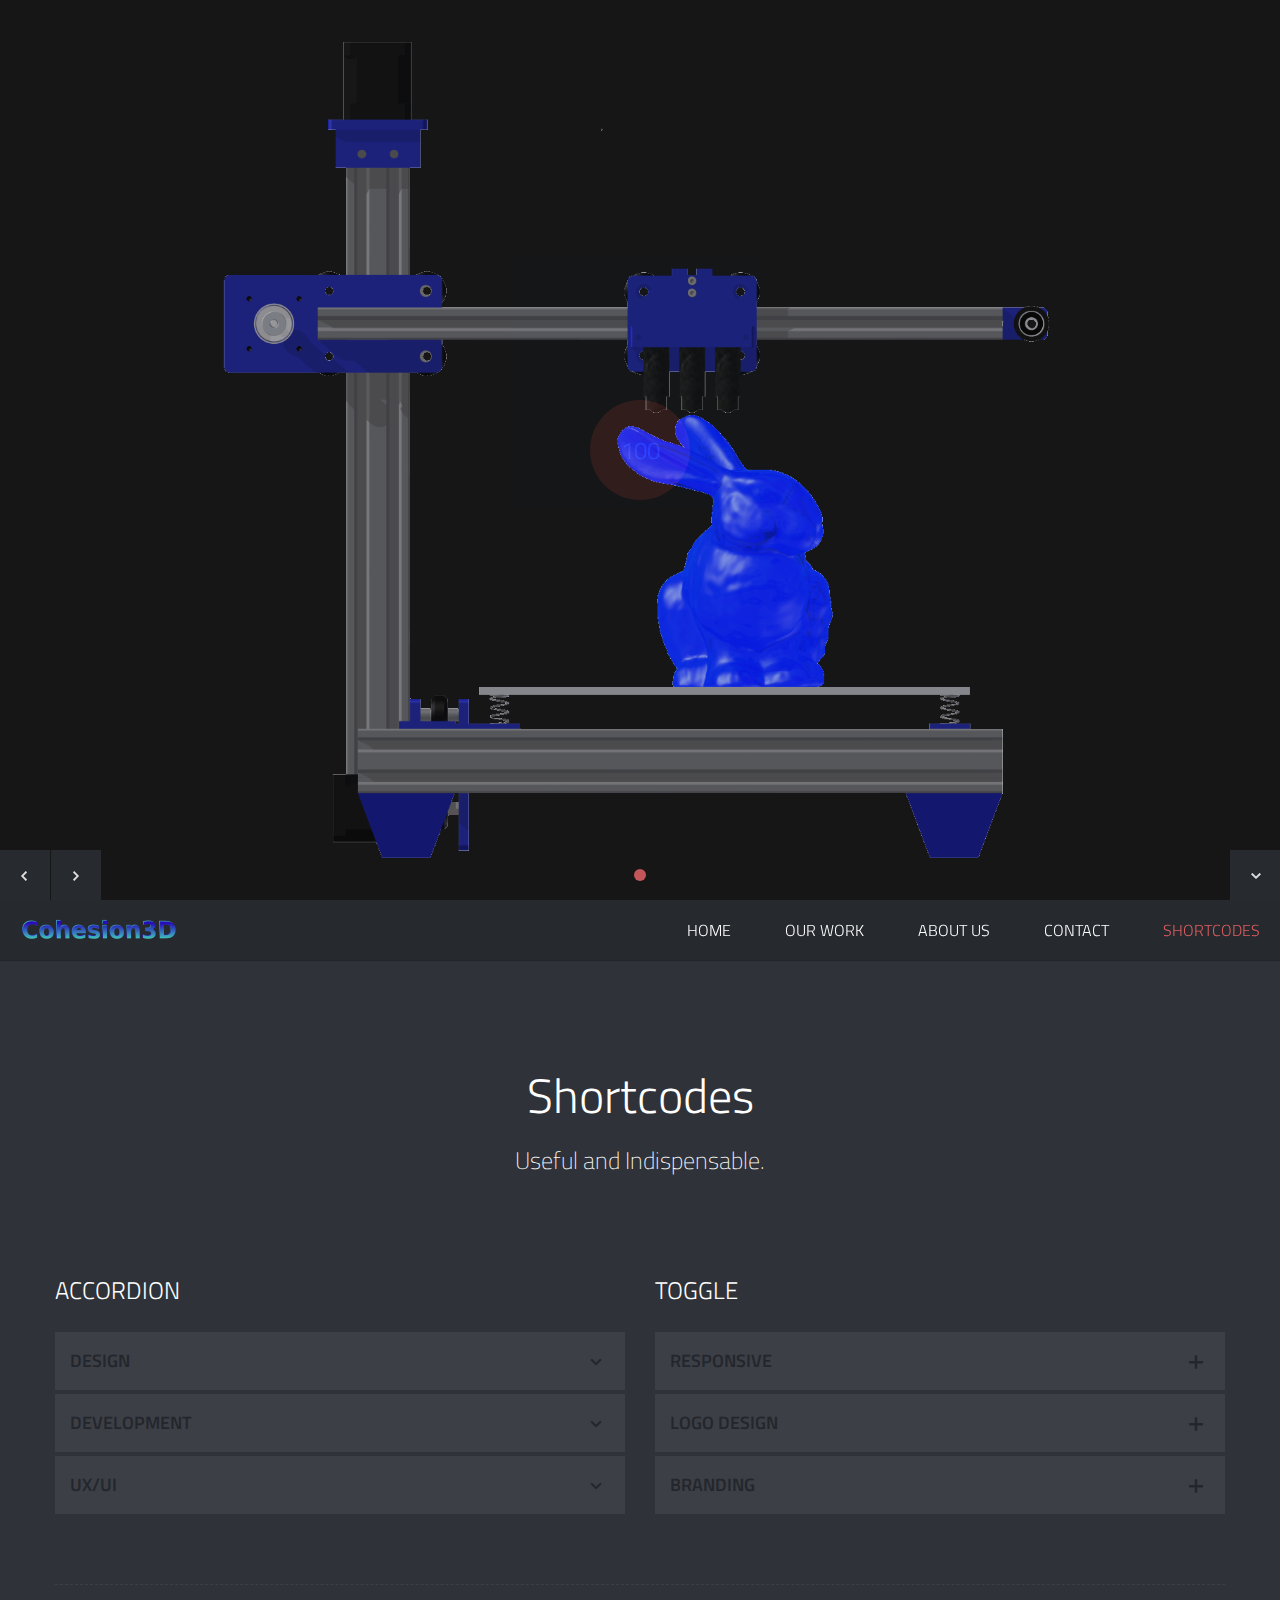
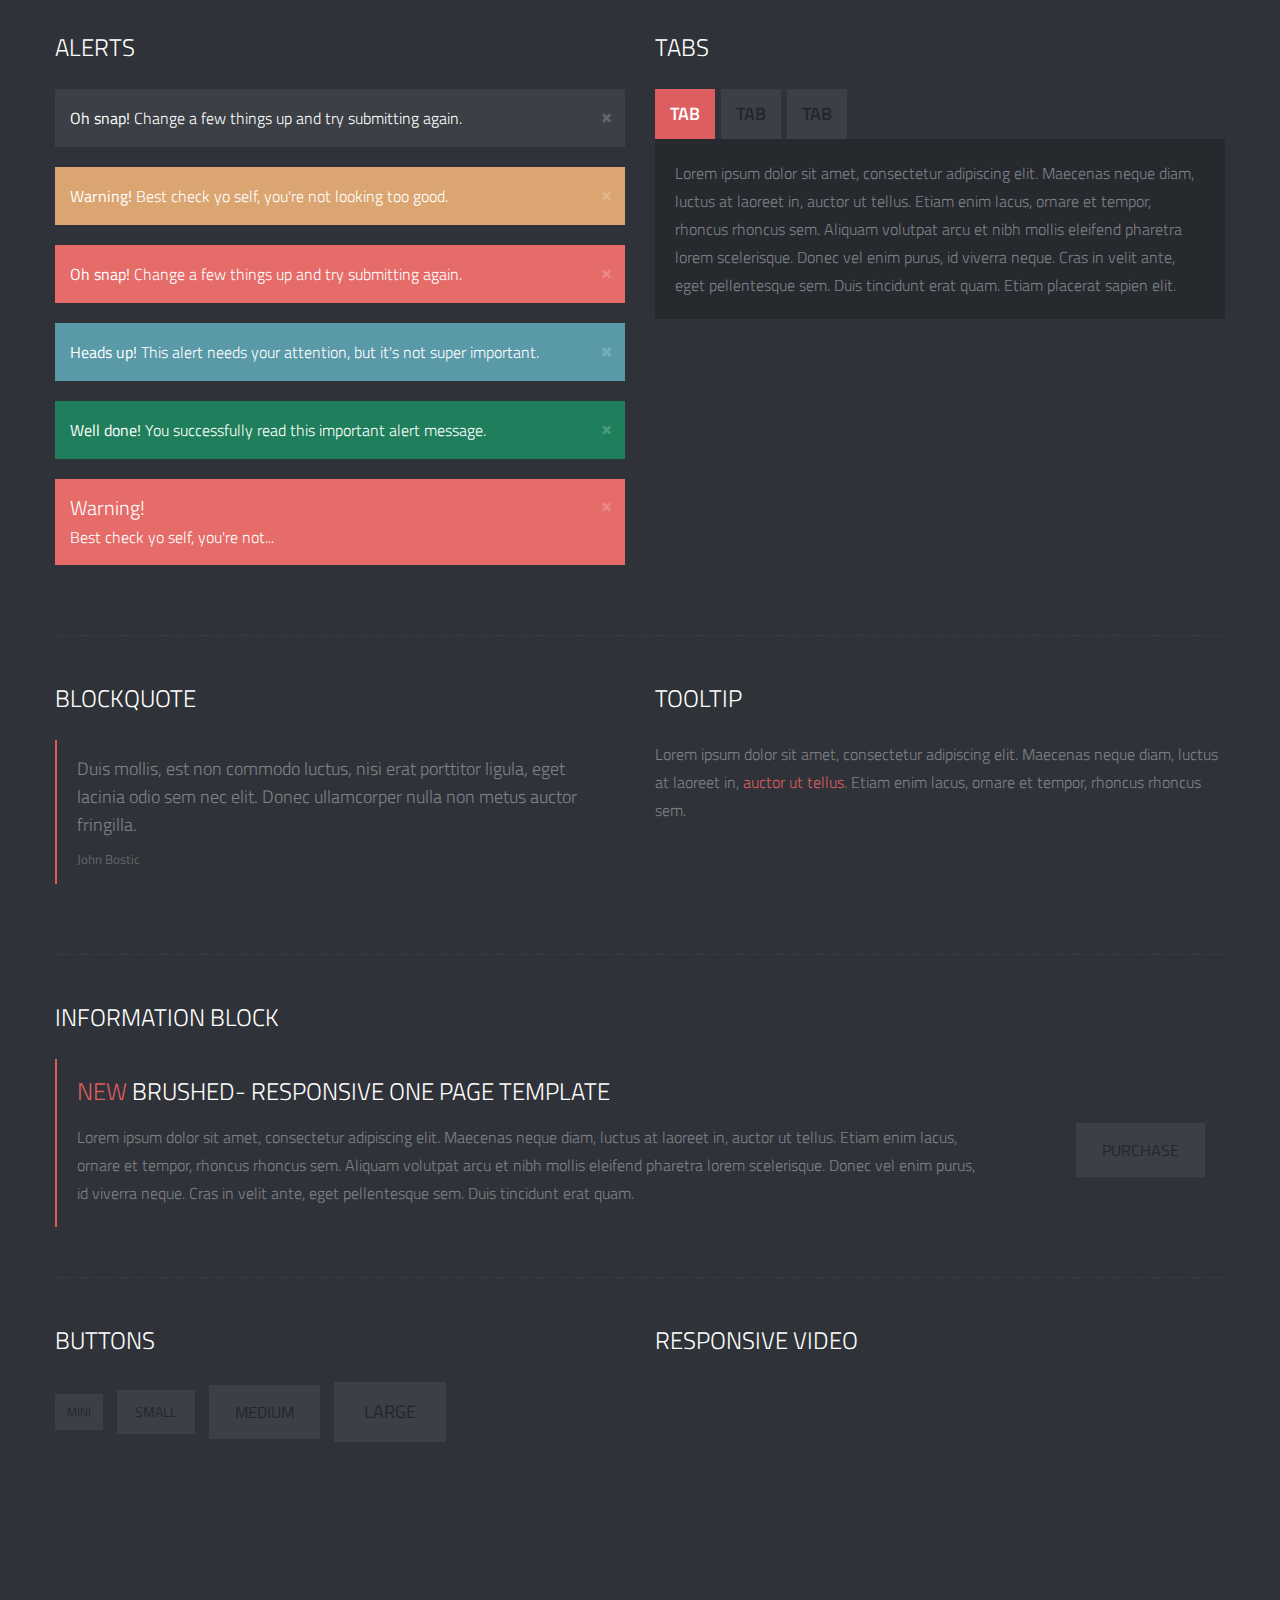
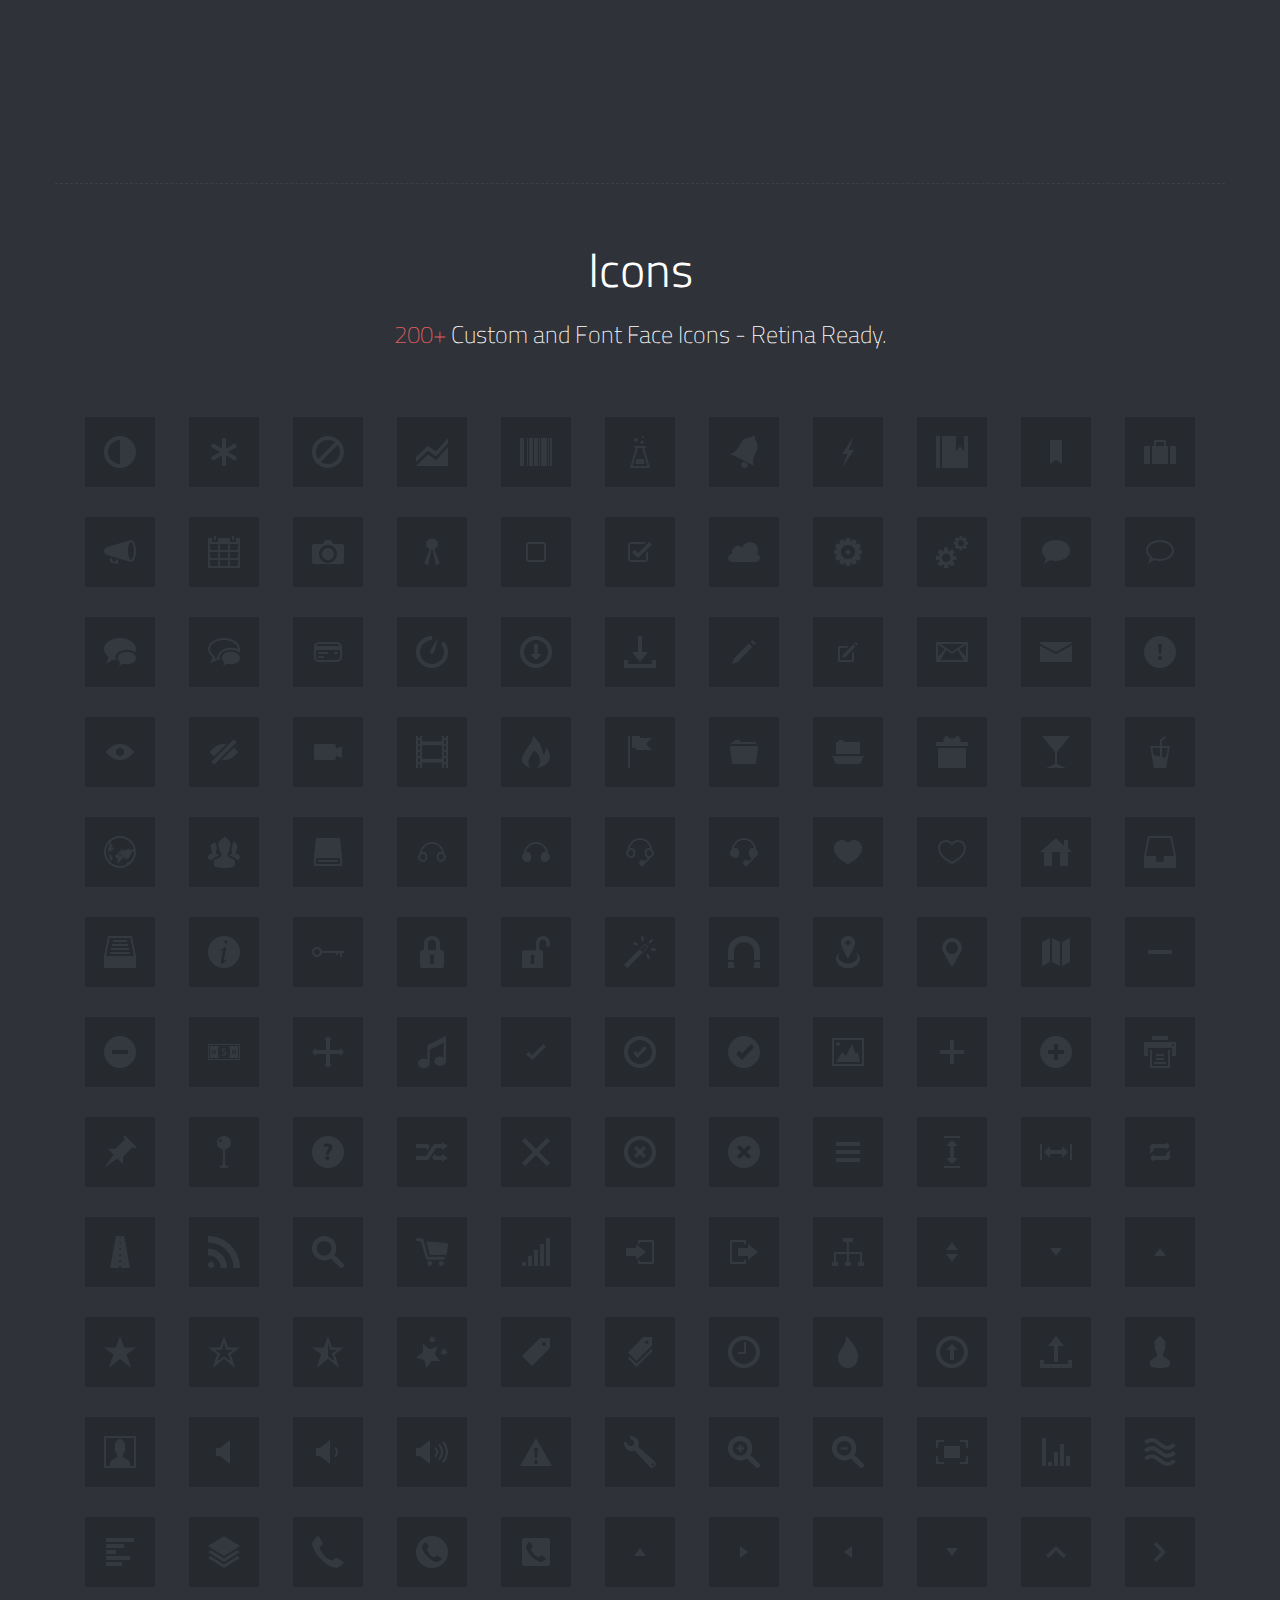
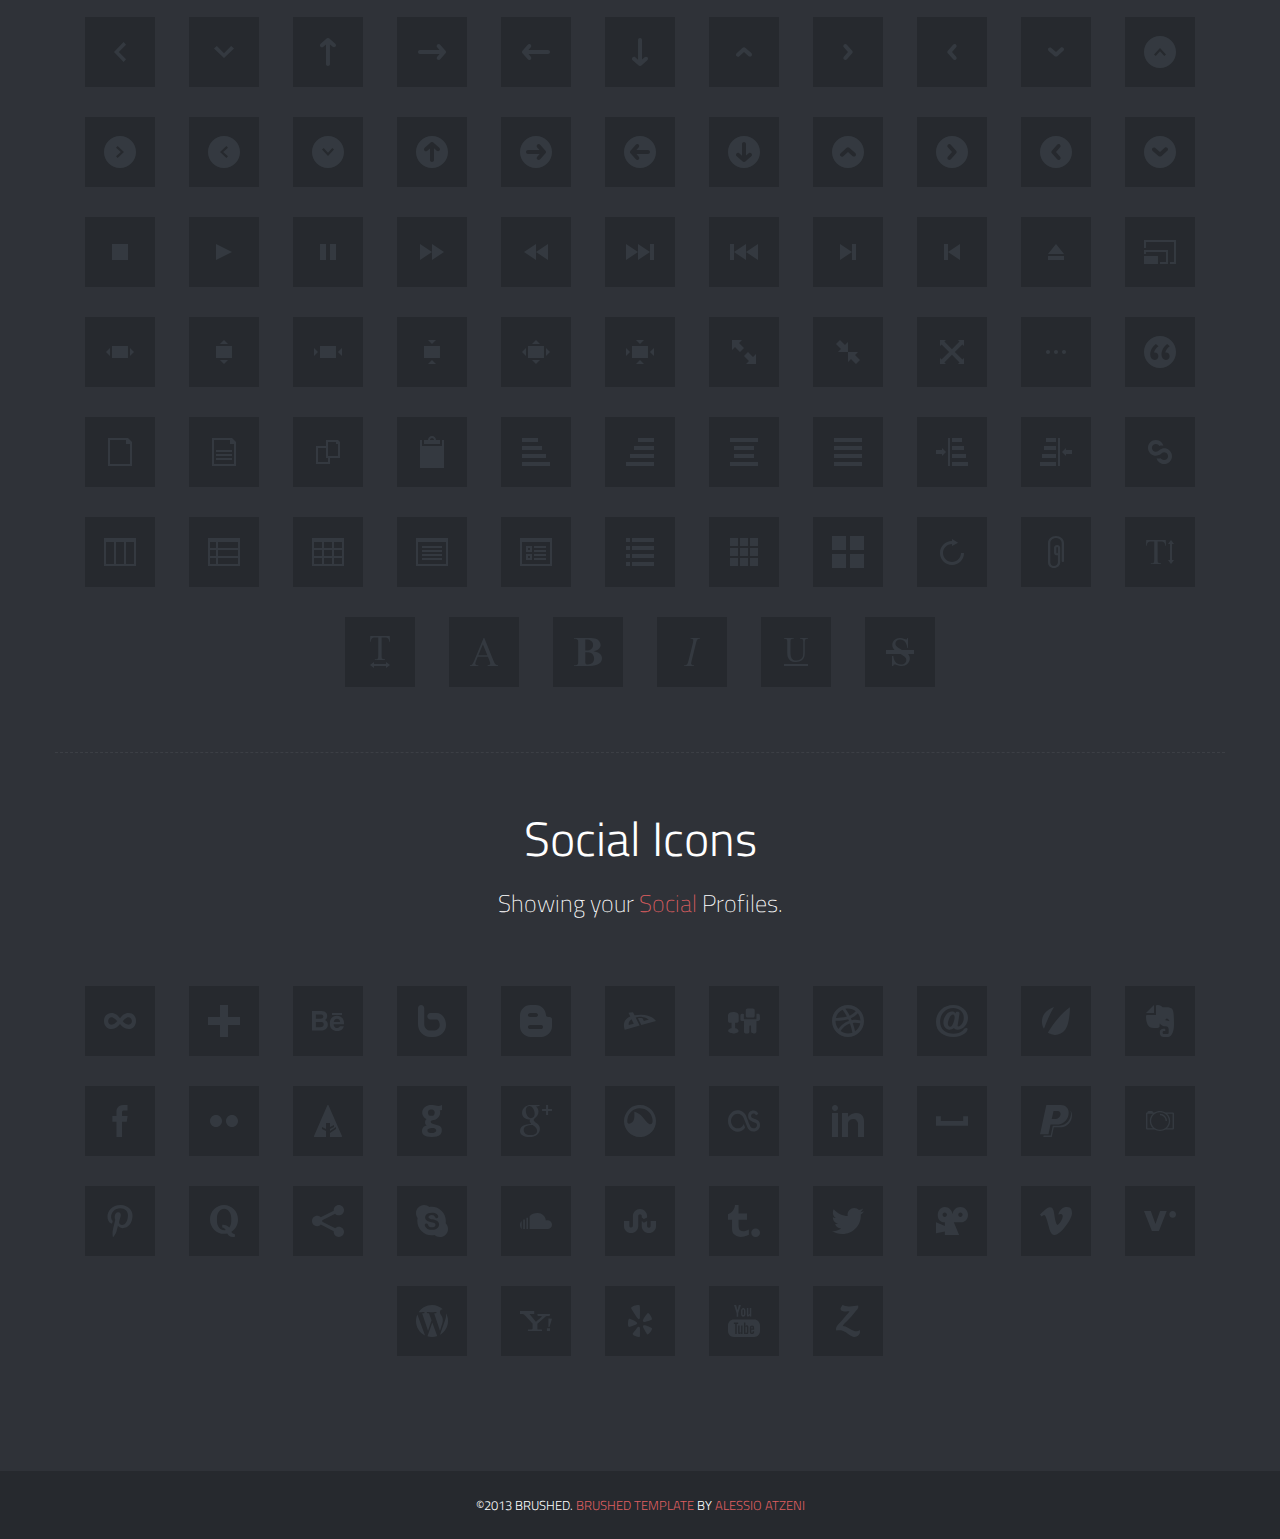
==== shortcodes.html @ 2df8eca2 "New Site" ====
<!DOCTYPE html>
<!--[if lt IE 7]><html class="no-js lt-ie9 lt-ie8 lt-ie7" lang="en"> <![endif]-->
<!--[if (IE 7)&!(IEMobile)]><html class="no-js lt-ie9 lt-ie8" lang="en"><![endif]-->
<!--[if (IE 8)&!(IEMobile)]><html class="no-js lt-ie9" lang="en"><![endif]-->
<!--[if (IE 9)]><html class="no-js ie9" lang="en"><![endif]-->
<!--[if gt IE 8]><!--> <html lang="en-US"> <!--<![endif]-->
<head>

<!-- Meta Tags -->
<meta http-equiv="Content-Type" content="text/html; charset=UTF-8" />

<title>Shortcodes | Brushed | Responsive One Page Template</title>   

<meta name="description" content="Insert Your Site Description" /> 

<!-- Mobile Specifics -->
<meta name="viewport" content="width=device-width, initial-scale=1.0">
<meta name="HandheldFriendly" content="true"/>
<meta name="MobileOptimized" content="320"/>   

<!-- Mobile Internet Explorer ClearType Technology -->
<!--[if IEMobile]>  <meta http-equiv="cleartype" content="on">  <![endif]-->

<!-- Bootstrap -->
<link href="_include/css/bootstrap.min.css" rel="stylesheet">

<!-- Main Style -->
<link href="_include/css/main.css" rel="stylesheet">

<!-- Supersized -->
<link href="_include/css/supersized.css" rel="stylesheet">
<link href="_include/css/supersized.shutter.css" rel="stylesheet">

<!-- FancyBox -->
<link href="_include/css/fancybox/jquery.fancybox.css" rel="stylesheet">

<!-- Font Icons -->
<link href="_include/css/fonts.css" rel="stylesheet">

<!-- Shortcodes -->
<link href="_include/css/shortcodes.css" rel="stylesheet">

<!-- Responsive -->
<link href="_include/css/bootstrap-responsive.min.css" rel="stylesheet">
<link href="_include/css/responsive.css" rel="stylesheet">

<!-- Google Font -->
<link href='http://fonts.googleapis.com/css?family=Titillium+Web:400,200,200italic,300,300italic,400italic,600,600italic,700,700italic,900' rel='stylesheet' type='text/css'>

<!-- Fav Icon -->
<link rel="shortcut icon" href="#">

<link rel="apple-touch-icon" href="#">
<link rel="apple-touch-icon" sizes="114x114" href="#">
<link rel="apple-touch-icon" sizes="72x72" href="#">
<link rel="apple-touch-icon" sizes="144x144" href="#">

<!-- Modernizr -->
<script src="_include/js/modernizr.js"></script>

<!-- Analytics -->
<script type="text/javascript">

  var _gaq = _gaq || [];
  _gaq.push(['_setAccount', 'Insert Your Code']);
  _gaq.push(['_trackPageview']);

  (function() {
    var ga = document.createElement('script'); ga.type = 'text/javascript'; ga.async = true;
    ga.src = ('https:' == document.location.protocol ? 'https://ssl' : 'http://www') + '.google-analytics.com/ga.js';
    var s = document.getElementsByTagName('script')[0]; s.parentNode.insertBefore(ga, s);
  })();

</script>
<!-- End Analytics -->

</head>


<body>

<!-- This section is for Splash Screen -->
<section id="jSplash">
	<div id="circle"></div>
</section>
<!-- End of Splash Screen -->

<!-- Homepage Slider -->
<div id="home-slider">	
	<div class="overlay"></div>
    
    <div class="slider-text">
    	<div id="slidecaption"></div>
    </div>   
	
	<div class="control-nav">
        <a id="prevslide" class="load-item"><i class="font-icon-arrow-simple-left"></i></a>
        <a id="nextslide" class="load-item"><i class="font-icon-arrow-simple-right"></i></a>
        <ul id="slide-list"></ul>
        
        <a id="nextsection" href="#shortcodes"><i class="font-icon-arrow-simple-down"></i></a>
    </div>
</div>
<!-- End Homepage Slider -->

<!-- Header -->
<header>
    <div class="sticky-nav">
    	<a id="mobile-nav" class="menu-nav" href="#menu-nav"></a>
        
        <div id="logo">
        	<a id="goUp" href="#home-slider" title="Brushed | Responsive One Page Template">Brushed Template</a>
        </div>
        
        <nav id="menu">
        	<ul id="menu-nav">
            	<li><a href="index.html#home-slider" class="external">Home</a></li>
                <li><a href="index.html#work" class="external">Our Work</a></li>
                <li><a href="index.html#about" class="external">About Us</a></li>
                <li><a href="index.html#contact" class="external">Contact</a></li>
                <li class="current"><a href="shortcodes.html">Shortcodes</a></li>
            </ul>
        </nav>
        
    </div>
</header>
<!-- End Header -->

<!-- Our Shortcodes Section -->
<div id="shortcodes" class="page">
	<div class="container">
    
    	<!-- Title Page -->
        <div class="row">
            <div class="span12">
                <div class="title-page">
                    <h2 class="title">Shortcodes</h2>
                    <h3 class="title-description">Useful and Indispensable.</h3>
                </div>
            </div>
        </div>
        <!-- End Title Page -->
        
        <!-- Start Accordion/Toggle Section -->
        <div class="row">
        
        	<div class="span6">
            	<h3 class="spec">Accordion</h3>
                
            	<!-- Start Accordion -->
        		<div class="accordion" id="accordionArea">
                    <div class="accordion-group">
                        <div class="accordion-heading accordionize">
                            <a class="accordion-toggle" data-toggle="collapse" data-parent="#accordionArea" href="#oneArea">
                                Design
                                <span class="font-icon-arrow-simple-down"></span>
                            </a>
                        </div>
                        <div id="oneArea" class="accordion-body collapse">
                            <div class="accordion-inner">
                                Donec sed odio dui. Duis mollis, est non commodo luctus, nisi erat porttitor ligula, eget lacinia odio sem nec elit. 
                                Sed posuere consectetur est at lobortis. Nulla vitae elit libero, a pharetra augue. Donec ullamcorper nulla non metus auctor fringilla. 
                                Donec id elit non mi porta gravida at eget metus. Fusce dapibus, tellus ac cursus commodo, tortor mauris condimentum nibh, ut fermentum massa justo sit amet. Donec sed odio dui. 
                                Duis mollis, est non commodo luctus, nisi erat porttitor ligula, eget lacinia odio sem nec elit. Sed posuere consectetur est at lobortis. Nulla vitae elit libero, a pharetra augue. 
                                Donec ullamcorper nulla non metus auctor fringilla. Donec id elit non mi porta gravida at eget metus. Fusce dapibus, tellus ac cursus commodo, tortor mauris condimentum nibh, ut fermentum massa justo sit amet.
                            </div>
                        </div>
                    </div>
                    
                    <div class="accordion-group">
                        <div class="accordion-heading accordionize">
                            <a class="accordion-toggle" data-toggle="collapse" data-parent="#accordionArea" href="#twoArea">
                            Development
                            <span class="font-icon-arrow-simple-down"></span>
                        </a>
                        </div>
                        <div id="twoArea" class="accordion-body collapse">
                            <div class="accordion-inner">
                                Donec sed odio dui. Duis mollis, est non commodo luctus, nisi erat porttitor ligula, eget lacinia odio sem nec elit. 
                                Sed posuere consectetur est at lobortis. Nulla vitae elit libero, a pharetra augue. Donec ullamcorper nulla non metus auctor fringilla. 
                                Donec id elit non mi porta gravida at eget metus. Fusce dapibus, tellus ac cursus commodo, tortor mauris condimentum nibh, ut fermentum massa justo sit amet. Donec sed odio dui. 
                                Duis mollis, est non commodo luctus, nisi erat porttitor ligula, eget lacinia odio sem nec elit. Sed posuere consectetur est at lobortis. Nulla vitae elit libero, a pharetra augue. 
                                Donec ullamcorper nulla non metus auctor fringilla. Donec id elit non mi porta gravida at eget metus. Fusce dapibus, tellus ac cursus commodo, tortor mauris condimentum nibh, ut fermentum massa justo sit amet.
                            </div>
                        </div>
                    </div>
                    
                    <div class="accordion-group">
                        <div class="accordion-heading accordionize">
                            <a class="accordion-toggle" data-toggle="collapse" data-parent="#accordionArea" href="#threeArea">
                            UX/UI
                            <span class="font-icon-arrow-simple-down"></span>
                        </a>
                        </div>
                        <div id="threeArea" class="accordion-body collapse">
                            <div class="accordion-inner">
                                Donec sed odio dui. Duis mollis, est non commodo luctus, nisi erat porttitor ligula, eget lacinia odio sem nec elit. 
                                Sed posuere consectetur est at lobortis. Nulla vitae elit libero, a pharetra augue. Donec ullamcorper nulla non metus auctor fringilla. 
                                Donec id elit non mi porta gravida at eget metus. Fusce dapibus, tellus ac cursus commodo, tortor mauris condimentum nibh, ut fermentum massa justo sit amet. Donec sed odio dui. 
                                Duis mollis, est non commodo luctus, nisi erat porttitor ligula, eget lacinia odio sem nec elit. Sed posuere consectetur est at lobortis. Nulla vitae elit libero, a pharetra augue. 
                                Donec ullamcorper nulla non metus auctor fringilla. Donec id elit non mi porta gravida at eget metus. Fusce dapibus, tellus ac cursus commodo, tortor mauris condimentum nibh, ut fermentum massa justo sit amet.
                            </div>
                        </div>
                    </div>
            	</div>
                <!-- End Accordion -->
        	</div>
            
            <div class="span6">
            	<h3 class="spec">Toggle</h3>
                
            	<!-- Start Toggle -->
                <div class="accordion" id="toggleArea">
                
                    <div class="accordion-group">
                        <div class="accordion-heading togglize">
                            <a class="accordion-toggle" data-toggle="collapse" data-parent="#" href="#collapseOne">
                                Responsive
                                <span class="font-icon-plus"></span>
                                <span class="font-icon-minus"></span>
                            </a>
                        </div>
                        <div id="collapseOne" class="accordion-body collapse">
                            <div class="accordion-inner">
                                Donec sed odio dui. Duis mollis, est non commodo luctus, nisi erat porttitor ligula, eget lacinia odio sem nec elit. 
                                Sed posuere consectetur est at lobortis. Nulla vitae elit libero, a pharetra augue. Donec ullamcorper nulla non metus auctor fringilla. 
                                Donec id elit non mi porta gravida at eget metus. Fusce dapibus, tellus ac cursus commodo, tortor mauris condimentum nibh, ut fermentum massa justo sit amet. Donec sed odio dui. 
                                Duis mollis, est non commodo luctus, nisi erat porttitor ligula, eget lacinia odio sem nec elit. Sed posuere consectetur est at lobortis. Nulla vitae elit libero, a pharetra augue. 
                                Donec ullamcorper nulla non metus auctor fringilla. Donec id elit non mi porta gravida at eget metus. Fusce dapibus, tellus ac cursus commodo, tortor mauris condimentum nibh, ut fermentum massa justo sit amet.
                            </div>
                        </div>
                    </div>
                    
                    <div class="accordion-group">
                        <div class="accordion-heading togglize">
                            <a class="accordion-toggle" data-toggle="collapse" data-parent="#" href="#collapseTwo">
                            Logo Design
                            <span class="font-icon-plus"></span>
                            <span class="font-icon-minus"></span>
                        </a>
                        </div>
                        <div id="collapseTwo" class="accordion-body collapse">
                            <div class="accordion-inner">
                                Donec sed odio dui. Duis mollis, est non commodo luctus, nisi erat porttitor ligula, eget lacinia odio sem nec elit. 
                                Sed posuere consectetur est at lobortis. Nulla vitae elit libero, a pharetra augue. Donec ullamcorper nulla non metus auctor fringilla. 
                                Donec id elit non mi porta gravida at eget metus. Fusce dapibus, tellus ac cursus commodo, tortor mauris condimentum nibh, ut fermentum massa justo sit amet. Donec sed odio dui. 
                                Duis mollis, est non commodo luctus, nisi erat porttitor ligula, eget lacinia odio sem nec elit. Sed posuere consectetur est at lobortis. Nulla vitae elit libero, a pharetra augue. 
                                Donec ullamcorper nulla non metus auctor fringilla. Donec id elit non mi porta gravida at eget metus. Fusce dapibus, tellus ac cursus commodo, tortor mauris condimentum nibh, ut fermentum massa justo sit amet.
                            </div>
                        </div>
                    </div>
                    
                    <div class="accordion-group">
                        <div class="accordion-heading togglize">
                            <a class="accordion-toggle" data-toggle="collapse" data-parent="#" href="#collapseThird">
                            Branding
                            <span class="font-icon-plus"></span>
                            <span class="font-icon-minus"></span>
                        </a>
                        </div>
                        <div id="collapseThird" class="accordion-body collapse">
                            <div class="accordion-inner">
                                Donec sed odio dui. Duis mollis, est non commodo luctus, nisi erat porttitor ligula, eget lacinia odio sem nec elit. 
                                Sed posuere consectetur est at lobortis. Nulla vitae elit libero, a pharetra augue. Donec ullamcorper nulla non metus auctor fringilla. 
                                Donec id elit non mi porta gravida at eget metus. Fusce dapibus, tellus ac cursus commodo, tortor mauris condimentum nibh, ut fermentum massa justo sit amet. Donec sed odio dui. 
                                Duis mollis, est non commodo luctus, nisi erat porttitor ligula, eget lacinia odio sem nec elit. Sed posuere consectetur est at lobortis. Nulla vitae elit libero, a pharetra augue. 
                                Donec ullamcorper nulla non metus auctor fringilla. Donec id elit non mi porta gravida at eget metus. Fusce dapibus, tellus ac cursus commodo, tortor mauris condimentum nibh, ut fermentum massa justo sit amet.
                            </div>
                        </div>
                    </div>
                    
                </div>
                <!-- End Toggle -->
            </div>
            
        </div>
        <!-- End Accordion/Toggle Section -->
        
        <div class="row">
        	<div class="span12">
            	<hr>
            </div>
        </div>
        
        <!-- Start Alerts/Tabs Section -->
        <div class="row">
        	<!-- Start Alerts -->
            <div class="span6">
            	<h3 class="spec">Alerts</h3>
            
                <div class="alert alert-standard fade in">
                    <a class="close" data-dismiss="alert" href="#">&times;</a>
                    <strong>Oh snap!</strong> Change a few things up and try submitting again. 
                </div>
                
                <div class="alert fade in">
                    <a class="close" data-dismiss="alert" href="#">&times;</a>
                    <strong>Warning!</strong> Best check yo self, you're not looking too good.
                </div>
                
                <div class="alert alert-error fade in">
                    <a class="close" data-dismiss="alert" href="#">&times;</a>
                    <strong>Oh snap!</strong> Change a few things up and try submitting again. 
                </div>

                <div class="alert alert-info fade in">
                    <a class="close" data-dismiss="alert" href="#">&times;</a>
                	<strong>Heads up!</strong> This alert needs your attention, but it's not super important. 
            	</div>
                
                <div class="alert alert-success fade in">
                    <a class="close" data-dismiss="alert" href="#">&times;</a>
                    <strong>Well done!</strong> You successfully read this important alert message. 
                </div>

                <div class="alert alert-block alert-danger fade in">
                    <a class="close" data-dismiss="alert" href="#">&times;</a>
                    <h4>Warning!</h4>
                    Best check yo self, you're not...
                </div>
                
            </div>
            <!-- End Alerts -->
            
            <!-- Start Tabs -->
            <div class="span6">
            	<h3 class="spec">Tabs</h3>
                
            	<div class="tabbable">
                
                    <ul class="nav nav-tabs" id="myTab">
                        <li class="active"><a href="#tab1" data-toggle="tab">Tab</a></li>
                        <li><a href="#tab2" data-toggle="tab">Tab</a></li>
                        <li><a href="#tab3" data-toggle="tab">Tab</a></li>
                    </ul>
                 
                    <div class="tab-content">
                        <div class="tab-pane fade in active" id="tab1">
                            Lorem ipsum dolor sit amet, consectetur adipiscing elit. Maecenas neque diam, luctus at laoreet in, auctor ut tellus. Etiam enim lacus, ornare et tempor, rhoncus rhoncus sem.
                            Aliquam volutpat arcu et nibh mollis eleifend pharetra lorem scelerisque. Donec vel enim purus, id viverra neque. Cras in velit ante, eget pellentesque sem. Duis tincidunt erat quam. Etiam placerat sapien elit.    
                        </div>
                        <div class="tab-pane fade in" id="tab2">
                            Aliquam volutpat arcu et nibh mollis eleifend pharetra lorem scelerisque. Donec vel enim purus, id viverra neque. Cras in velit ante, eget pellentesque sem. Duis tincidunt erat quam. Etiam placerat sapien elit.                            
                            Lorem ipsum dolor sit amet, consectetur adipiscing elit. Maecenas neque diam, luctus at laoreet in, auctor ut tellus. Etiam enim lacus, ornare et tempor, rhoncus rhoncus sem.
                        </div>
                        <div class="tab-pane fade in" id="tab3">
                            Lorem ipsum dolor sit amet, consectetur adipiscing elit. Maecenas neque diam, luctus at laoreet in, auctor ut tellus. Etiam enim lacus, ornare et tempor, rhoncus rhoncus sem.
                            Aliquam volutpat arcu et nibh mollis eleifend pharetra lorem scelerisque. Donec vel enim purus, id viverra neque. Cras in velit ante, eget pellentesque sem. Duis tincidunt erat quam. Etiam placerat sapien elit.    
                        </div>
                    </div>
                            
				</div>
            </div>
            <!-- End Tabs -->
        </div>
        <!-- End Alerts/Tabs Section -->
        
        <div class="row">
        	<div class="span12">
            	<hr>
            </div>	
        </div>
        
        <!-- Start BlockQuote/Tooltip Section -->
        <div class="row">
        	<!-- Start Blockquote -->
            <div class="span6">
            	<h3 class="spec">Blockquote</h3>
                
            	<blockquote>
	                <p>Duis mollis, est non commodo luctus, nisi erat porttitor ligula, eget lacinia odio sem nec elit. Donec ullamcorper nulla non metus auctor fringilla.</p>
	                <small>
                    	<cite title="John Bostic">John Bostic</cite>
                    </small>
                </blockquote>
            </div>
            <!-- End Blockquote -->
            
            <!-- Start Tooltip -->
            <div class="span6">
            	<h3 class="spec">Tooltip</h3>
            	
                <p>Lorem ipsum dolor sit amet, consectetur adipiscing elit. Maecenas neque diam, luctus at laoreet in, <a href="#" data-toggle="tooltip" title="I'm a Simple Tootlip">auctor ut tellus</a>. Etiam enim lacus, ornare et tempor, rhoncus rhoncus sem.</p>
                
            </div>
            <!-- End Tootlip -->
        </div>
        <!-- End BlockQuote/Tooltip Section -->
        
        <div class="row">
        	<div class="span12">
            	<hr>
            </div>	
        </div>
        
        <!-- Information Block -->
        <div class="row">
        	<div class="span12">
            	<h3 class="spec">Information Block</h3>
                
                <div class="info-block">
                	<div class="info-text">
                		<h3><span class="color-text">NEW</span> Brushed- Responsive One Page Template</h3>
                        <p>Lorem ipsum dolor sit amet, consectetur adipiscing elit. Maecenas neque diam, luctus at laoreet in, auctor ut tellus. Etiam enim lacus, ornare et tempor, rhoncus rhoncus sem. Aliquam volutpat arcu et nibh mollis eleifend pharetra lorem scelerisque. Donec vel enim purus, id viverra neque. Cras in velit ante, eget pellentesque sem. Duis tincidunt erat quam.</p>
                        <a class="button" target="_blank" href="">Purchase</a> 
                	</div>
                </div>
            </div>	
        </div>
        <!-- End Information Block -->
        
        <div class="row">
        	<div class="span12">
            	<hr>
            </div>	
        </div>
        
        <!-- Start Buttons/Video Responsive Section -->
        <div class="row">
        	<!-- Start Buttons -->
        	<div class="span6">
            	<h3 class="spec">Buttons</h3>
                <a class="button button-mini" href="#">Mini</a>
                <a class="button button-small" href="#">Small</a>
                <a class="button" href="#">Medium</a>
                <a class="button button-large" href="#">Large</a>
            </div>
            <!-- End Buttons -->
            
            <!-- Start Video -->
            <div class="span6">
            	<h3 class="spec">Responsive Video</h3>
                <div class="video-container">
					<iframe src="http://player.vimeo.com/video/50834315?byline=0&amp;portrait=0&amp;badge=0&amp;color=DE5E60"></iframe>
				</div>
            </div>	
            <!-- End Video -->
            
        </div>
        <!-- End Buttons/Video Responsive Section -->
        
        <div class="row">
        	<div class="span12">
            	<hr>
            </div>	
        </div>
        
        <!-- Start Icons Section -->
        <div class="row">
        	<div class="span12">
                <div class="title-page margin-50">
                    <h2 class="title">Icons</h2>
                    <h3 class="title-description"><span class="color-text">200+</span> Custom and Font Face Icons - Retina Ready.</h3>
                </div>
                
                <nav class="icons-example">
                    <ul>
                        <li><a href="#"><span class="font-icon-adjust"></span></a></li>
                        <li><a href="#"><span class="font-icon-asterisk"></span></a></li>
                        <li><a href="#"><span class="font-icon-ban-circle"></span></a></li>
                        <li><a href="#"><span class="font-icon-ban-chart"></span></a></li>
                        <li><a href="#"><span class="font-icon-barcode"></span></a></li>
                        <li><a href="#"><span class="font-icon-beaker"></span></a></li>
                        <li><a href="#"><span class="font-icon-bell"></span></a></li>
                        <li><a href="#"><span class="font-icon-bolt"></span></a></li>
                        <li><a href="#"><span class="font-icon-book"></span></a></li>
                        <li><a href="#"><span class="font-icon-bookmark"></span></a></li>
                        <li><a href="#"><span class="font-icon-briefcase"></span></a></li>
                        <li><a href="#"><span class="font-icon-bullhorn"></span></a></li>
                        <li><a href="#"><span class="font-icon-calendar"></span></a></li>
                        <li><a href="#"><span class="font-icon-camera"></span></a></li>
                        <li><a href="#"><span class="font-icon-certificate"></span></a></li>
                        <li><a href="#"><span class="font-icon-check-empty"></span></a></li>
                        <li><a href="#"><span class="font-icon-check"></span></a></li>
                        <li><a href="#"><span class="font-icon-cloud"></span></a></li>
                        <li><a href="#"><span class="font-icon-cog"></span></a></li>
                        <li><a href="#"><span class="font-icon-cogs"></span></a></li>
                        <li><a href="#"><span class="font-icon-comment"></span></a></li>
                        <li><a href="#"><span class="font-icon-comment-line"></span></a></li>
                        <li><a href="#"><span class="font-icon-comments"></span></a></li>
                        <li><a href="#"><span class="font-icon-comments-line"></span></a></li>
                        <li><a href="#"><span class="font-icon-credit-card"></span></a></li>
                        <li><a href="#"><span class="font-icon-dashboard"></span></a></li>     
                        <li><a href="#"><span class="font-icon-download"></span></a></li>
                        <li><a href="#"><span class="font-icon-download_2"></span></a></li>
                        <li><a href="#"><span class="font-icon-edit"></span></a></li>
                        <li><a href="#"><span class="font-icon-edit-check"></span></a></li>
                        <li><a href="#"><span class="font-icon-email"></span></a></li>
                        <li><a href="#"><span class="font-icon-email_2"></span></a></li>
                        <li><a href="#"><span class="font-icon-exclamation"></span></a></li>
                        
                        <li><a href="#"><span class="font-icon-eye"></span></a></li>
                        <li><a href="#"><span class="font-icon-eye_disable"></span></a></li>
                        <li><a href="#"><span class="font-icon-facetime"></span></a></li>
                        <li><a href="#"><span class="font-icon-film"></span></a></li>
                        <li><a href="#"><span class="font-icon-fire"></span></a></li>
                        <li><a href="#"><span class="font-icon-flag"></span></a></li>
                        <li><a href="#"><span class="font-icon-folder-close"></span></a></li>
                        <li><a href="#"><span class="font-icon-folder-open"></span></a></li>
                        <li><a href="#"><span class="font-icon-gift"></span></a></li>
                        <li><a href="#"><span class="font-icon-glass"></span></a></li>
                        <li><a href="#"><span class="font-icon-glass_2"></span></a></li>
                        <li><a href="#"><span class="font-icon-globe_line"></span></a></li>
                        <li><a href="#"><span class="font-icon-group"></span></a></li>
                        <li><a href="#"><span class="font-icon-hdd"></span></a></li>
                        <li><a href="#"><span class="font-icon-headphones-line"></span></a></li>
                        <li><a href="#"><span class="font-icon-headphones"></span></a></li>
                        <li><a href="#"><span class="font-icon-headphones-line-2"></span></a></li>
                        <li><a href="#"><span class="font-icon-headphones-2"></span></a></li>
                        <li><a href="#"><span class="font-icon-heart"></span></a></li>
                        <li><a href="#"><span class="font-icon-heart-line"></span></a></li>
                        <li><a href="#"><span class="font-icon-home"></span></a></li>
                        <li><a href="#"><span class="font-icon-inbox-empty"></span></a></li>
                        <li><a href="#"><span class="font-icon-inbox"></span></a></li>
                        <li><a href="#"><span class="font-icon-info"></span></a></li>
                        <li><a href="#"><span class="font-icon-key"></span></a></li>
                        <li><a href="#"><span class="font-icon-lock"></span></a></li>
                        <li><a href="#"><span class="font-icon-unlock"></span></a></li>
                        <li><a href="#"><span class="font-icon-magic"></span></a></li>
                        <li><a href="#"><span class="font-icon-magnet"></span></a></li>
                        <li><a href="#"><span class="font-icon-map-marker"></span></a></li>
                        <li><a href="#"><span class="font-icon-map-marker-2"></span></a></li>
                        <li><a href="#"><span class="font-icon-map"></span></a></li>
                        
                        <li><a href="#"><span class="font-icon-minus"></span></a></li>
                        <li><a href="#"><span class="font-icon-minus-sign"></span></a></li>
                        <li><a href="#"><span class="font-icon-money"></span></a></li>
                        <li><a href="#"><span class="font-icon-move"></span></a></li>
                        <li><a href="#"><span class="font-icon-music"></span></a></li>
                        <li><a href="#"><span class="font-icon-ok"></span></a></li>
                        <li><a href="#"><span class="font-icon-ok-circle"></span></a></li>
                        <li><a href="#"><span class="font-icon-ok-sign"></span></a></li>
                        <li><a href="#"><span class="font-icon-picture"></span></a></li>
                        <li><a href="#"><span class="font-icon-plus"></span></a></li>
                        <li><a href="#"><span class="font-icon-plus-sign"></span></a></li>
                        <li><a href="#"><span class="font-icon-print"></span></a></li>    
                        <li><a href="#"><span class="font-icon-pushpin"></span></a></li>
                        <li><a href="#"><span class="font-icon-pushpin-2"></span></a></li>
                        <li><a href="#"><span class="font-icon-question-sign"></span></a></li>
                        <li><a href="#"><span class="font-icon-random"></span></a></li>
                        <li><a href="#"><span class="font-icon-remove"></span></a></li>
                        <li><a href="#"><span class="font-icon-remove-circle"></span></a></li>
                        <li><a href="#"><span class="font-icon-remove-sign"></span></a></li>
                        <li><a href="#"><span class="font-icon-reorder"></span></a></li>
                        <li><a href="#"><span class="font-icon-resize-vertical"></span></a></li>
                        <li><a href="#"><span class="font-icon-resize-horizontal"></span></a></li>
                        <li><a href="#"><span class="font-icon-retweet"></span></a></li>
                        <li><a href="#"><span class="font-icon-road"></span></a></li>
                        <li><a href="#"><span class="font-icon-rss"></span></a></li>
                        <li><a href="#"><span class="font-icon-search"></span></a></li>
                        <li><a href="#"><span class="font-icon-shopping-cart"></span></a></li>
                        <li><a href="#"><span class="font-icon-signal"></span></a></li>
                        <li><a href="#"><span class="font-icon-signin"></span></a></li>
                        <li><a href="#"><span class="font-icon-signout"></span></a></li>
                        <li><a href="#"><span class="font-icon-sitemap"></span></a></li>
                        
                        <li><a href="#"><span class="font-icon-sort"></span></a></li>
                        <li><a href="#"><span class="font-icon-sort-down"></span></a></li>
                        <li><a href="#"><span class="font-icon-sort-up"></span></a></li>
                        <li><a href="#"><span class="font-icon-star"></span></a></li>
                        <li><a href="#"><span class="font-icon-star-line"></span></a></li>
                        <li><a href="#"><span class="font-icon-star-half"></span></a></li>
                        <li><a href="#"><span class="font-icon-stars"></span></a></li>
                        <li><a href="#"><span class="font-icon-tag"></span></a></li>
                        <li><a href="#"><span class="font-icon-tags"></span></a></li>
                        <li><a href="#"><span class="font-icon-time"></span></a></li>
                        <li><a href="#"><span class="font-icon-tint"></span></a></li>
                        <li><a href="#"><span class="font-icon-upload"></span></a></li>
                        <li><a href="#"><span class="font-icon-upload-2"></span></a></li>
                        <li><a href="#"><span class="font-icon-user"></span></a></li>
                        <li><a href="#"><span class="font-icon-user-border"></span></a></li>
                        <li><a href="#"><span class="font-icon-volume-off"></span></a></li>
                        <li><a href="#"><span class="font-icon-volume-down"></span></a></li>
                        <li><a href="#"><span class="font-icon-volume-up"></span></a></li>
                        <li><a href="#"><span class="font-icon-warning"></span></a></li>
                        <li><a href="#"><span class="font-icon-wrench"></span></a></li>
                        <li><a href="#"><span class="font-icon-zoom-in"></span></a></li>
                        <li><a href="#"><span class="font-icon-zoom-out"></span></a></li>
                        <li><a href="#"><span class="font-icon-expand-view"></span></a></li>
                        <li><a href="#"><span class="font-icon-ban-chart-2"></span></a></li>
                        <li><a href="#"><span class="font-icon-waves"></span></a></li>
                        <li><a href="#"><span class="font-icon-text"></span></a></li>
                        <li><a href="#"><span class="font-icon-layer"></span></a></li>
                        <li><a href="#"><span class="font-icon-phone"></span></a></li>
                        <li><a href="#"><span class="font-icon-phone-sign"></span></a></li>
                        <li><a href="#"><span class="font-icon-phone-boxed"></span></a></li>
                        
                        <li><a href="#"><span class="font-icon-arrow-light-up"></span></a></li>
                        <li><a href="#"><span class="font-icon-arrow-light-right"></span></a></li>
                        <li><a href="#"><span class="font-icon-arrow-light-left"></span></a></li>
                        <li><a href="#"><span class="font-icon-arrow-light-down"></span></a></li>
        
                        <li><a href="#"><span class="font-icon-arrow-simple-up"></span></a></li>
                        <li><a href="#"><span class="font-icon-arrow-simple-right"></span></a></li>
                        <li><a href="#"><span class="font-icon-arrow-simple-left"></span></a></li>
                        <li><a href="#"><span class="font-icon-arrow-simple-down"></span></a></li>
        
                        <li><a href="#"><span class="font-icon-arrow-round-up"></span></a></li>
                        <li><a href="#"><span class="font-icon-arrow-round-right"></span></a></li>
                        <li><a href="#"><span class="font-icon-arrow-round-left"></span></a></li>
                        <li><a href="#"><span class="font-icon-arrow-round-down"></span></a></li>
        
                        <li><a href="#"><span class="font-icon-arrow-light-round-up"></span></a></li>
                        <li><a href="#"><span class="font-icon-arrow-light-round-right"></span></a></li>
                        <li><a href="#"><span class="font-icon-arrow-light-round-left"></span></a></li>
                        <li><a href="#"><span class="font-icon-arrow-light-round-down"></span></a></li>
                        
                        <li><a href="#"><span class="font-icon-arrow-simple-up-circle"></span></a></li>
                        <li><a href="#"><span class="font-icon-arrow-simple-right-circle"></span></a></li>
                        <li><a href="#"><span class="font-icon-arrow-simple-left-circle"></span></a></li>
                        <li><a href="#"><span class="font-icon-arrow-simple-down-circle"></span></a></li>
        
                        <li><a href="#"><span class="font-icon-arrow-round-up-circle"></span></a></li>
                        <li><a href="#"><span class="font-icon-arrow-round-right-circle"></span></a></li>
                        <li><a href="#"><span class="font-icon-arrow-round-left-circle"></span></a></li>
                        <li><a href="#"><span class="font-icon-arrow-round-down-circle"></span></a></li>
        
                        <li><a href="#"><span class="font-icon-arrow-light-round-up-circle"></span></a></li>
                        <li><a href="#"><span class="font-icon-arrow-light-round-right-circle"></span></a></li>
                        <li><a href="#"><span class="font-icon-arrow-light-round-left-circle"></span></a></li>
                        <li><a href="#"><span class="font-icon-arrow-light-round-down-circle"></span></a></li>
                        
                        <li><a href="#"><span class="font-icon-stop"></span></a></li>
                        <li><a href="#"><span class="font-icon-play"></span></a></li>
                        <li><a href="#"><span class="font-icon-pause"></span></a></li>
                        <li><a href="#"><span class="font-icon-forward"></span></a></li>
                        <li><a href="#"><span class="font-icon-backward"></span></a></li>
                        
                        <li><a href="#"><span class="font-icon-fast-forward"></span></a></li>
                        <li><a href="#"><span class="font-icon-fast-backward"></span></a></li>
                        <li><a href="#"><span class="font-icon-step-forward"></span></a></li>
                        <li><a href="#"><span class="font-icon-step-backward"></span></a></li>
                        <li><a href="#"><span class="font-icon-eject"></span></a></li>
                        
                        <li><a href="#"><span class="font-icon-viewport"></span></a></li>
                        <li><a href="#"><span class="font-icon-expand-horizontal"></span></a></li>
                        <li><a href="#"><span class="font-icon-expand-vertical"></span></a></li>
                        <li><a href="#"><span class="font-icon-resize-horizontal-2"></span></a></li>
                        <li><a href="#"><span class="font-icon-resize-vertical-2"></span></a></li>
                        
                        <li><a href="#"><span class="font-icon-expand-view-2"></span></a></li>
                        <li><a href="#"><span class="font-icon-expand-view-3"></span></a></li>
                        <li><a href="#"><span class="font-icon-resize-full"></span></a></li>
                        <li><a href="#"><span class="font-icon-resize-small"></span></a></li>
                        <li><a href="#"><span class="font-icon-resize-fullscreen"></span></a></li>
                        
                        <li><a href="#"><span class="font-icon-read-more"></span></a></li>
                        <li><a href="#"><span class="font-icon-blockquote"></span></a></li>
                        <li><a href="#"><span class="font-icon-file-empty"></span></a></li>
                        <li><a href="#"><span class="font-icon-file"></span></a></li>
                        <li><a href="#"><span class="font-icon-copy"></span></a></li>
                        <li><a href="#"><span class="font-icon-paste"></span></a></li>
                        <li><a href="#"><span class="font-icon-align-left"></span></a></li>
                        <li><a href="#"><span class="font-icon-align-right"></span></a></li>
                        
                        <li><a href="#"><span class="font-icon-align-center"></span></a></li>
                        <li><a href="#"><span class="font-icon-align-justify"></span></a></li>
                        <li><a href="#"><span class="font-icon-indent-left"></span></a></li>
                        <li><a href="#"><span class="font-icon-indent-right"></span></a></li>
                        <li><a href="#"><span class="font-icon-link"></span></a></li>
                        <li><a href="#"><span class="font-icon-columns"></span></a></li>
                        <li><a href="#"><span class="font-icon-columns-2"></span></a></li>
                        <li><a href="#"><span class="font-icon-table"></span></a></li>
                        
                        <li><a href="#"><span class="font-icon-list"></span></a></li>
                        <li><a href="#"><span class="font-icon-list-2"></span></a></li>
                        <li><a href="#"><span class="font-icon-list-3"></span></a></li>
                        <li><a href="#"><span class="font-icon-grid"></span></a></li>
                        <li><a href="#"><span class="font-icon-grid-large"></span></a></li>
                        <li><a href="#"><span class="font-icon-repeat"></span></a></li>
                        <li><a href="#"><span class="font-icon-paper-clip"></span></a></li>
                        <li><a href="#"><span class="font-icon-text-height"></span></a></li>
                        
                        <li><a href="#"><span class="font-icon-text-width"></span></a></li>
                        <li><a href="#"><span class="font-icon-font"></span></a></li>
                        <li><a href="#"><span class="font-icon-bold"></span></a></li>
                        <li><a href="#"><span class="font-icon-italic"></span></a></li>
                        <li><a href="#"><span class="font-icon-underline"></span></a></li>
                        <li><a href="#"><span class="font-icon-strikethrough"></span></a></li>
                            
                    </ul>
                </nav>
            </div>	
        </div>
        <!-- End Icons Section -->
        
        <div class="row">
        	<div class="span12">
            	<hr>
            </div>	
        </div>
        
        <!-- Start Social Icons -->
        <div class="row">
        	<div class="span12">
            	<div class="title-page margin-50">
                    <h2 class="title">Social Icons</h2>
                    <h3 class="title-description">Showing your <span class="color-text">Social</span> Profiles.</h3>
                </div>
                
                <nav class="icons-example">
                	<ul>
                    
                    	<li><a href="#"><span class="font-icon-social-500px"></span></a></li>
                        <li><a href="#"><span class="font-icon-social-addthis"></span></a></li>
                        <li><a href="#"><span class="font-icon-social-behance"></span></a></li>
                        <li><a href="#"><span class="font-icon-social-bebo"></span></a></li>
                        <li><a href="#"><span class="font-icon-social-blogger"></span></a></li>
                        <li><a href="#"><span class="font-icon-social-deviant-art"></span></a></li>
                        <li><a href="#"><span class="font-icon-social-digg"></span></a></li>
                        <li><a href="#"><span class="font-icon-social-dribbble"></span></a></li>
                        <li><a href="#"><span class="font-icon-social-email"></span></a></li>
                        <li><a href="#"><span class="font-icon-social-envato"></span></a></li>
                        
                        <li><a href="#"><span class="font-icon-social-evernote"></span></a></li>
                        <li><a href="#"><span class="font-icon-social-facebook"></span></a></li>
                        <li><a href="#"><span class="font-icon-social-flickr"></span></a></li>
                        <li><a href="#"><span class="font-icon-social-forrst"></span></a></li>
                        <li><a href="#"><span class="font-icon-social-github"></span></a></li>
                        <li><a href="#"><span class="font-icon-social-google-plus"></span></a></li>
                        <li><a href="#"><span class="font-icon-social-grooveshark"></span></a></li>
                        <li><a href="#"><span class="font-icon-social-last-fm"></span></a></li>
                        <li><a href="#"><span class="font-icon-social-linkedin"></span></a></li>
                        <li><a href="#"><span class="font-icon-social-myspace"></span></a></li>
                        
                        <li><a href="#"><span class="font-icon-social-paypal"></span></a></li>
                        <li><a href="#"><span class="font-icon-social-photobucket"></span></a></li>
                        <li><a href="#"><span class="font-icon-social-pinterest"></span></a></li>
                        <li><a href="#"><span class="font-icon-social-quora"></span></a></li>
                        <li><a href="#"><span class="font-icon-social-share-this"></span></a></li>
                        <li><a href="#"><span class="font-icon-social-skype"></span></a></li>
                        <li><a href="#"><span class="font-icon-social-soundcloud"></span></a></li>
                        <li><a href="#"><span class="font-icon-social-stumbleupon"></span></a></li>
                        <li><a href="#"><span class="font-icon-social-tumblr"></span></a></li>
                        
                        <li><a href="#"><span class="font-icon-social-twitter"></span></a></li>
                        <li><a href="#"><span class="font-icon-social-viddler"></span></a></li>
                        <li><a href="#"><span class="font-icon-social-vimeo"></span></a></li>
                        <li><a href="#"><span class="font-icon-social-virb"></span></a></li>
                        <li><a href="#"><span class="font-icon-social-wordpress"></span></a></li>
                        <li><a href="#"><span class="font-icon-social-yahoo"></span></a></li>
                        <li><a href="#"><span class="font-icon-social-yelp"></span></a></li>
                        <li><a href="#"><span class="font-icon-social-youtube"></span></a></li>
                        <li><a href="#"><span class="font-icon-social-zerply"></span></a></li>
                        
                    </ul>
                </nav>
                
            </div>	
        </div>
        <!-- End Social Icons -->
        
    </div>
</div>
<!-- End Shortcodes Section -->
        
<!-- Footer -->
<footer>
	<p class="credits">&copy;2013 Brushed. <a href="http://themes.alessioatzeni.com/html/brushed/" title="Brushed | Responsive One Page Template">Brushed Template</a> by <a href="http://www.alessioatzeni.com/" title="Alessio Atzeni | Web Designer &amp; Front-end Developer">Alessio Atzeni</a></p>
</footer>
<!-- End Footer -->

<!-- Back To Top -->
<a id="back-to-top" href="#">
	<i class="font-icon-arrow-simple-up"></i>
</a>
<!-- End Back to Top -->

<!-- Js -->
<script src="http://ajax.googleapis.com/ajax/libs/jquery/1.9.1/jquery.min.js"></script> <!-- jQuery Core -->
<script src="_include/js/bootstrap.min.js"></script> <!-- Bootstrap -->
<script src="_include/js/supersized.3.2.7.min.js"></script> <!-- Slider -->
<script src="_include/js/waypoints.js"></script> <!-- WayPoints -->
<script src="_include/js/waypoints-sticky.js"></script> <!-- Waypoints for Header -->
<script src="_include/js/jquery.isotope.js"></script> <!-- Isotope Filter -->
<script src="_include/js/jquery.fancybox.pack.js"></script> <!-- Fancybox -->
<script src="_include/js/jquery.fancybox-media.js"></script> <!-- Fancybox for Media -->
<script src="_include/js/jquery.tweet.js"></script> <!-- Tweet -->
<script src="_include/js/plugins.js"></script> <!-- Contains: jPreloader, jQuery Easing, jQuery ScrollTo, jQuery One Page Navi -->
<script src="_include/js/main.js"></script> <!-- Default JS -->
<!-- End Js -->

</body>
</html>
---- _include/css/main.css ----
/*
Theme Name: Brushed 
Theme URI: http://www.themes.alessioatzeni.com/html/brushed/
Author: Alessio Atzeni
Author URI: http://www.alessioatzeni.com
Description: Personal Website and Portfolio of Alessio Atzeni
Version: 1.0
*/


/* ==================================================
   Basic Styles
================================================== */

html, body {
    height: 100%;
}

html, hmtl a {
    width: 100%;
    font-size: 100%;
    -webkit-text-size-adjust: 100%;
    -ms-text-size-adjust: 100%;
}

body {
    background: #2F3238;
    color: #7F8289;
    font-weight: 300;
    font-size: 16px;
    font-family: 'Titillium Web', sans-serif;
    line-height: 28px;
}


a {
    color: #DE5E60;
    text-decoration: none;
    cursor: pointer;
    -webkit-transition: color 0.1s linear 0s;
    -moz-transition: color 0.1s linear 0s;
    -o-transition: color 0.1s linear 0s;
    transition: color 0.1s linear 0s;
}

    a:hover,
    a:active,
    a:focus {
        outline: 0;
        color: #FFFFFF;
        text-decoration: none;
    }

    a img {
        border: none;
    }

    a > img {
        vertical-align: bottom;
    }

img {
    max-width: none;
}

strong {
    font-weight: 500;
}

p {
    margin: 0 0 30px;
}

hr {
    border-style: dashed;
    border-color: #3C3F45;
    border-bottom: none;
    border-left: none;
    border-right: none;
    margin: 50px 0;
}

.align_left {
    float: left;
    margin: 0 25px 0 0px!important;
}

.align_right {
    float: right;
    margin: 0 0 0 25px!important;
}

.text_align_left {
    text-align: left;
}

.text_align_center {
    text-align: center;
}

.text_align_right {
    text-align: right;
}

.color-text {
    color: #DE5E60;
}

.through {
    text-decoration: line-through;
}

input, button, select, textarea {
    font-weight: 300;
    font-family: 'Titillium Web', sans-serif;
    outline: 0;
}

    input:focus,
    textarea:focus,
    input[type="text"]:focus {
        outline: 0;
    }

    input:-moz-placeholder,
    textarea:-moz-placeholder {
        color: #7F8289;
    }

    input:-ms-input-placeholder,
    textarea:-ms-input-placeholder {
        color: #7F8289;
    }

    input::-webkit-input-placeholder,
    textarea::-webkit-input-placeholder {
        color: #7F8289;
    }

/* ==================================================
   Code and Pre
================================================== */

code,
pre {
    padding: 0 3px 2px;
    -webkit-border-radius: 3px;
    -moz-border-radius: 3px;
    border-radius: 3px;
    color: #232527;
    font-size: 12px;
    font-family: Monaco, Menlo, Consolas, "Courier New", monospace;
}

code {
    padding: 2px 4px;
    border: 1px solid #dde4e9;
    background-color: #F6F6F6;
    color: #232527;
    white-space: nowrap;
}

pre {
    display: block;
    margin: 70px 50px;
    padding: 30px;
    border: 1px solid #dde4e9;
    -webkit-border-radius: 4px;
    -moz-border-radius: 4px;
    border-radius: 4px;
    background-color: #FCFCFC;
    white-space: pre;
    white-space: pre-wrap;
    word-wrap: break-word;
    word-break: break-all;
    font-size: 12px;
    line-height: 20px;
}

    pre code {
        padding: 0;
        border: 0;
        background-color: transparent;
        color: inherit;
        white-space: pre;
        white-space: pre-wrap;
    }

.pre-scrollable {
    overflow-y: scroll;
    max-height: 340px;
}

/* ==================================================
   Typography
================================================== */

h1,
h2,
h3,
h4,
h5,
h6 {
    margin: 0 0 20px 0;
    color: #FFFFFF;
    font-weight: 300;
    font-family: 'Titillium Web', sans-serif;
    line-height: 1.5em;
}

h1 {
    font-size: 48px;
}

h2 {
    font-size: 36px;
}

h3 {
    font-size: 24px;
}

h4 {
    font-size: 20px;
}

h5 {
    font-size: 18px;
}

h6 {
    font-size: 16px;
}

h3.spec {
    color: #FFFFFF;
    font-size: 24px;
    font-weight: 300;
    line-height: 1em;
    margin-bottom: 30px;
    text-transform: uppercase;
}


/* ==================================================
   Margin Bottom Sets
================================================== */

.margin-0 {
    margin-bottom: 0 !important;
}

.margin-10 {
    margin-bottom: 10px !important;
}

.margin-15 {
    margin-bottom: 15px !important;
}

.margin-20 {
    margin-bottom: 20px !important;
}

.margin-30 {
    margin-bottom: 30px !important;
}

.margin-40 {
    margin-bottom: 40px !important;
}

.margin-50 {
    margin-bottom: 50px !important;
}

.margin-60 {
    margin-bottom: 60px !important;
}

.margin-70 {
    margin-bottom: 70px !important;
}

.margin-80 {
    margin-bottom: 80px !important;
}

/* ==================================================
   Home Slider
================================================== */

#home-slider {
    position: relative;
    overflow: hidden;
    height: 100%;
}

    #home-slider .overlay {
        position: absolute;
        width: 100%;
        height: 100%;
        igbackground: #26292E;
        opacity: 0.7;
        filter: alpha(opacity=70);
        z-index: 0;
    }

    #home-slider .slider-text {
        position: absolute;
        left: 50%;
        top: 50%;
        margin: -150px 0 0 -585px;
        width: 1170px;
        height: 250px;
        text-align: center;
        z-index: 2;
    }

    #home-slider #slidecaption {
        width: 100%;
        line-height: 250px;
        margin: 0;
        text-align: center;
        text-shadow: none;
    }

    #home-slider .top-title {
        font-size: 60px;
        color: #FFFFFF;
        letter-spacing: -3px;
        text-transform: uppercase;
        /*idleftft: 0;*/
        /*right: 0;*/
        /*wididid*/
        text-align: center;
        padding-top: 25px;
    }


    #home-slider .slide-content {
        font-size: 60px;
        color: #FFFFFF;
        letter-spacing: -3px;
        text-transform: uppercase;
        idleftft: 0;
        right: 0;
        wididid;
    }

    #home-slider .control-nav {
        position: absolute;
        width: 100%;
        //background: #2F3238;
        height: 50px;
        bottom: 0;
        z-index: 2;
    }

    #home-slider #nextslide,
    #home-slider #prevslide {
        background-image: none;
        background-color: #26292E;
        display: inline-block;
        margin: 0;
        position: relative;
        top: 0;
        left: 0;
        right: 0;
        width: 50px;
        height: 50px;
        opacity: 1;
        filter: alpha(opacity=100);
        -webkit-transition: background 0.1s linear 0s;
        -moz-transition: background 0.1s linear 0s;
        -o-transition: background 0.1s linear 0s;
        transition: background 0.1s linear 0s;
    }

    #home-slider #nextslide {
        margin-left: -3px;
    }

    #home-slider #nextsection {
        float: right;
    }

    #home-slider #nextslide:hover,
    #home-slider #prevslide:hover {
        background-color: #DE5E60;
    }

    #home-slider #nextslide i,
    #home-slider #prevslide i {
        font-size: 16px;
        color: #FFFFFF;
        position: absolute;
        left: 50%;
        top: 50%;
        margin-top: -7px;
        line-height: 1em;
    }

    #home-slider #nextslide i {
        margin-left: -8px;
    }

    #home-slider #prevslide i {
        margin-left: -9px;
    }

    #home-slider ul#slide-list {
        top: 50%;
        padding: 0;
        margin: -6px 0 0 0;
    }

        #home-slider ul#slide-list li {
            margin-right: 12px;
        }

            #home-slider ul#slide-list li:last-child {
                margin-right: 0;
            }

            #home-slider ul#slide-list li a {
                background-color: #6E7074;
                background-image: none;
                width: 12px;
                height: 12px;
                -webkit-border-radius: 999px;
                -moz-border-radius: 999px;
                border-radius: 999px;
                -webkit-transition: background 0.1s linear 0s;
                -moz-transition: background 0.1s linear 0s;
                -o-transition: background 0.1s linear 0s;
                transition: background 0.1s linear 0s;
            }

                #home-slider ul#slide-list li a:hover {
                    background-color: #FFFFFF;
                }

            #home-slider ul#slide-list li.current-slide a,
            #home-slider ul#slide-list li.current-slide a:hover {
                background-color: #DE5E60;
            }

    #home-slider #nextsection {
        background-color: #26292E;
        margin: 0;
        position: relative;
        float: right;
        width: 50px;
        height: 50px;
        -webkit-transition: background 0.1s linear 0s;
        -moz-transition: background 0.1s linear 0s;
        -o-transition: background 0.1s linear 0s;
        transition: background 0.1s linear 0s;
    }

        #home-slider #nextsection:hover {
            background-color: #DE5E60;
        }

        #home-slider #nextsection i {
            font-size: 16px;
            color: #FFFFFF;
            position: absolute;
            left: 50%;
            top: 50%;
            margin-top: -7px;
            line-height: 1em;
        }

        #home-slider #nextsection i {
            margin-left: -7px;
        }


/* ==================================================
   Header
================================================== */

header {
    width: 100%;
    z-index: 99;
}

    header .sticky-nav {
        position: relative;
        width: 100%;
        height: 60px;
        background: #26292E;
        z-index: 1001;
        -webkit-box-shadow: 0 1px 1px rgba(0, 0, 0, 0.25);
        -moz-box-shadow: 0 1px 1px rgba(0, 0, 0, 0.25);
        box-shadow: 0 1px 1px rgba(0, 0, 0, 0.25);
    }

        header .sticky-nav.stuck {
            position: fixed;
            top: 0;
            left: 0;
            z-index: 1001;
        }
/*my attempt at mailchimp bar*/
/*
.mailchimp-bar {
   position:absolute;
   bottom:0;
}

.sticky-bar {
    position: relative;
    width: 100%;
    height: 60px;
    background: #26292E;
    z-index: 1001;
    -webkit-box-shadow: 0 1px 1px rgba(0, 0, 0, 0.25);
    -moz-box-shadow: 0 1px 1px rgba(0, 0, 0, 0.25);
    box-shadow: 0 1px 1px rgba(0, 0, 0, 0.25);
}

.sticky-bar.stuck {
    position: fixed;
    top: 0;
    left: 0;
    z-index: 1001;
}*/
/*end my attempt at mailchimp bar*/

#signup {
    font-family: Georgia;
    //font-size:7;
    color: #FFFFFF;
    float: left;
    padding: 15px 0;
    margin-left: 60px;
    //text-align:center;
}

#mc-embedded-subscribe {
    //padding-left:100px;
    background-color: aqua;
    border-radius:20px;
    //height:20px;
    //line-height:20px;
}

header #logo {
    
    font-family: Georgia;
    //font-size:7;
    color: #FFFFFF;
    float: left;
    padding: 15px 0;
    margin-left: 20px;
}

    header #logo a {
        background: url(../img/logo.png) no-repeat;
        width: 158px;
        height: 30px;
        text-indent: -9999px;
        display: block;
        opacity: 1;
        filter: alpha(opacity=100);
        -webkit-transition: opacity 0.25s ease-in-out 0s;
        -moz-transition: opacity 0.25s ease-in-out 0s;
        -o-transition: opacity 0.25s ease-in-out 0s;
        transition: opacity 0.25s ease-in-out 0s;
    }

        header #logo a:hover {
            opacity: 0.65;
            filter: alpha(opacity=65);
        }

nav#menu {
    float: right;
    margin-right: 20px;
}

    nav#menu #menu-nav {
        margin: 0;
        padding: 0;
    }

        nav#menu #menu-nav li {
            list-style: none;
            display: inline-block;
            margin-left: 50px;
        }

            nav#menu #menu-nav li:first-child {
                margin-left: 0;
            }

            nav#menu #menu-nav li a {
                color: #FFFFFF;
                font-size: 16px;
                font-weight: 300;
                line-height: 60px;
                display: block;
                text-transform: uppercase;
            }

                nav#menu #menu-nav li.current a,
                nav#menu #menu-nav li a:hover {
                    color: #DE5E60;
                }


/* ==================================================
   Mobile Navigation
================================================== */

#mobile-nav {
    display: none;
}

.menu-nav {
    background: url(../img/menu-mobile.png) 0 0 no-repeat;
    width: 16px;
    height: 16px;
    display: block;
    margin: 22px 0 0 0;
    -webkit-transform: rotate(0deg);
    -moz-transform: rotate(0deg);
    -ms-transform: rotate(0deg);
    -o-transform: rotate(0deg);
    transform: rotate(0deg);
    -webkit-transition: -webkit-transform 250ms ease-out 0s;
    -moz-transition: -moz-transform 250ms ease-out 0s;
    -o-transition: -o-transform 250ms ease-out 0s;
    transition: transform 250ms ease-out 0s;
}

    .menu-nav.open {
        background-position: 0 -16px;
        -webkit-transform: rotate(-180deg);
        -moz-transform: rotate(-180deg);
        -ms-transform: rotate(-180deg);
        -o-transform: rotate(-180deg);
        transform: rotate(-180deg);
        -webkit-transition: -webkit-transform 250ms ease-out 0s;
        -moz-transition: -moz-transform 250ms ease-out 0s;
        -o-transition: -o-transform 250ms ease-out 0s;
        transition: transform 250ms ease-out 0s;
    }

#navigation-mobile {
    display: none;
    text-align: center;
    width: 100%;
    background: #26292E;
    border-bottom: 1px solid #2F3238;
    position: relative;
    float: left;
    z-index: 9999;
}

    #navigation-mobile li {
        list-style: none;
        border-top: 1px solid #2F3238;
    }

        #navigation-mobile li a {
            display: block;
            font-size: 16px;
            text-transform: uppercase;
            padding: 20px 0;
        }


/* ==================================================
   Section Page
================================================== */

.page {
    background: #2F3238;
    padding: 100px 0;
    position: relative;
    z-index: 99;
}

.page-alternate {
    background: #26292E;
    padding: 100px 0;
    position: relative;
    z-index: 99;
}

.title-page {
    text-align: center;
    margin-bottom: 100px;
}

    .title-page .title {
        font-size: 48px;
        margin: 0 0 10px 0;
    }

    .title-page .title-description {
        font-size: 24px;
        font-weight: 200;
        margin: 0;
    }

/* ==================================================
   Section Portfolio
================================================== */

.type-technology {
    color: #FFFFFF;
    font-size: 24px;
    font-weight: 300;
    margin-bottom: 30px;
    line-height: 1em;
    text-transform: uppercase;
}

.technology-nav #filters {
    margin: 0;
    padding: 0;
    list-style: none;
}

    .technology-nav #filters li {
        margin: 0 0 30px 0;
        padding: 0;
    }

        .technology-nav #filters li a {
            color: #7F8289;
            font-size: 16px;
            display: block;
        }

            .technology-nav #filters li a:hover {
                color: #FFFFFF;
            }

            .technology-nav #filters li a.selected {
                color: #DE5E60;
            }

#thumbs {
    margin: 0;
    padding: 0;
}

    #thumbs li {
        list-style-type: none;
    }

.item-thumbs {
    position: relative;
    overflow: hidden;
    margin-bottom: 30px;
    cursor: pointer;
}

    .item-thumbs a + img {
        width: 100%;
    }

    .item-thumbs .hover-wrap {
        position: absolute;
        display: block;
        width: 100%;
        height: 100%;
        opacity: 0;
        filter: alpha(opacity=0);
        -webkit-transition: all 450ms ease-out 0s;
        -moz-transition: all 450ms ease-out 0s;
        -o-transition: all 450ms ease-out 0s;
        transition: all 450ms ease-out 0s;
        -webkit-transform: rotateY(180deg) scale(0.5,0.5);
        -moz-transform: rotateY(180deg) scale(0.5,0.5);
        -ms-transform: rotateY(180deg) scale(0.5,0.5);
        -o-transform: rotateY(180deg) scale(0.5,0.5);
        transform: rotateY(180deg) scale(0.5,0.5);
    }

    .item-thumbs:hover .hover-wrap,
    .item-thumbs.active .hover-wrap {
        opacity: 1;
        filter: alpha(opacity=100);
        -webkit-transform: rotateY(0deg) scale(1,1);
        -moz-transform: rotateY(0deg) scale(1,1);
        -ms-transform: rotateY(0deg) scale(1,1);
        -o-transform: rotateY(0deg) scale(1,1);
        transform: rotateY(0deg) scale(1,1);
    }

    .item-thumbs .hover-wrap .overlay-img {
        position: absolute;
        width: 100%;
        height: 100%;
        background: #DE5E60;
        opacity: 0.80;
        filter: alpha(opacity=80);
    }

    .item-thumbs .hover-wrap .overlay-img-thumb {
        position: absolute;
        top: 50%;
        left: 50%;
        margin: -16px 0 0 -16px;
        color: #FFFFFF;
        font-size: 32px;
        line-height: 1em;
        opacity: 1;
        filter: alpha(opacity=100);
    }


/* ==================================================
   About Section
================================================== */

.profile-name {
    margin-bottom: 15px;
}

.profile-description {
    margin-bottom: 25px;
}

.image-wrap {
    position: relative;
    overflow: hidden;
    margin-bottom: 25px;
    cursor: pointer;
}

    .image-wrap img {
        width: 100%;
    }

    .image-wrap .hover-wrap {
        position: absolute;
        display: block;
        width: 100%;
        height: 100%;
        opacity: 0;
        filter: alpha(opacity=0);
        -webkit-transition: all 450ms ease-out 0s;
        -moz-transition: all 450ms ease-out 0s;
        -o-transition: all 450ms ease-out 0s;
        transition: all 450ms ease-out 0s;
        -webkit-transform: rotateY(180deg) scale(0.5,0.5);
        -moz-transform: rotateY(180deg) scale(0.5,0.5);
        -ms-transform: rotateY(180deg) scale(0.5,0.5);
        -o-transform: rotateY(180deg) scale(0.5,0.5);
        transform: rotateY(180deg) scale(0.5,0.5);
    }

    .image-wrap:hover .hover-wrap,
    .image-wrap.active .hover-wrap {
        opacity: 1;
        filter: alpha(opacity=100);
        -webkit-transform: rotateY(0deg) scale(1,1);
        -moz-transform: rotateY(0deg) scale(1,1);
        -ms-transform: rotateY(0deg) scale(1,1);
        -o-transform: rotateY(0deg) scale(1,1);
        transform: rotateY(0deg) scale(1,1);
    }

    .image-wrap .hover-wrap .overlay-img {
        position: absolute;
        width: 100%;
        height: 100%;
        background: #DE5E60;
        opacity: 0.80;
        filter: alpha(opacity=80);
    }

    .image-wrap .hover-wrap .overlay-text-thumb {
        position: absolute;
        width: 100%;
        height: 32px;
        top: 50%;
        margin: -16px 0 0 0;
        color: #FFFFFF;
        font-size: 20px;
        font-weight: 300;
        line-height: 32px;
        text-transform: uppercase;
        text-align: center;
        opacity: 1;
        filter: alpha(opacity=100);
    }

.social-icons {
    margin: 0;
    padding: 0;
}

    .social-icons li {
        display: inline-block;
        margin-left: 15px;
    }

        .social-icons li:first-child {
            margin-left: 0;
        }

        .social-icons li a {
            color: #FFFFFF;
            font-size: 16px;
            line-height: 1em;
            width: 16px;
            height: 16px;
            opacity: 0.3;
            filter: alpha(opacity=30);
            -webkit-transition: opacity 0.1s linear 0s;
            -moz-transition: opacity 0.1s linear 0s;
            -o-transition: opacity 0.1s linear 0s;
            transition: opacity 0.1s linear 0s;
        }

            .social-icons li a:hover {
                opacity: 1;
                filter: alpha(opacity=100);
            }

/* ==================================================
   Contact Section
================================================== */

.contact-details h3 {
    color: #FFFFFF;
    font-size: 24px;
    font-weight: 300;
    margin-bottom: 30px;
    line-height: 1em;
    text-transform: uppercase;
}

.contact-details ul {
    margin: 0;
    padding: 0;
    list-style: none;
}

    .contact-details ul li {
        margin: 0 0 20px;
        line-height: 28px;
        padding: 0;
    }

#contact-form {
    margin-bottom: 0;
}

    #contact-form p {
        margin-bottom: 1px;
    }

    #contact-form input,
    #contact-form textarea {
        border: none;
        -webkit-border-radius: 0;
        -moz-border-radius: 0;
        border-radius: 0;
        -webkit-box-shadow: none;
        -moz-box-shadow: none;
        box-shadow: none;
        background: #26292E;
        color: #FFFFFF;
        font-size: 16px;
        height: auto;
        padding: 15px;
        margin: 0;
        resize: none;
    }

    #contact-form input {
        width: 100%;
        -webkit-box-sizing: border-box;
        -moz-box-sizing: border-box;
        box-sizing: border-box;
    }

    #contact-form textarea {
        width: 100%;
        resize: vertical;
        -webkit-box-sizing: border-box;
        -moz-box-sizing: border-box;
        box-sizing: border-box;
    }

    #contact-form .submit {
        background: #3C3F45;
        color: #23262C;
        cursor: pointer;
        display: inline-block;
        font-size: 18px;
        font-weight: 500;
        padding: 16px 40px;
        text-align: center;
        vertical-align: middle;
        width: auto;
        margin-top: 30px;
        -webkit-transition: background 0.1s linear 0s, color 0.1s linear 0s;
        -moz-transition: background 0.1s linear 0s, color 0.1s linear 0s;
        -o-transition: background 0.1s linear 0s, color 0.1s linear 0s;
        transition: background 0.1s linear 0s, color 0.1s linear 0s;
    }

        #contact-form .submit:hover {
            background: #DE5E60;
            color: #FFFFFF;
        }

#response {
    margin-top: 20px;
    color: #FFFFFF;
}


/* ==================================================
   Twitter Feed
================================================== */

#twitter-feed {
    padding: 100px 0 90px;
    text-align: center;
}

    #twitter-feed .follow {
        position: absolute;
        bottom: 30px;
        left: 50%;
        margin-left: -8px;
        font-size: 16px;
    }

#ticker .tweet_list {
    margin: 0;
    padding: 0;
    height: 64px;
    list-style: none;
    overflow-y: hidden;
}

    #ticker .tweet_list li {
        font-size: 18px;
        height: 64px;
        line-height: 28px;
        overflow: hidden;
    }

    #ticker .tweet_list .tweet_time a {
        color: #7f8289;
        font-size: 14px;
        font-style: italic;
        margin-left: 10px;
    }

        #ticker .tweet_list .tweet_time a:hover {
            color: #FFFFFF;
        }


/* ==================================================
   Social Area
================================================== */

#social-area {
    text-align: center;
}

    #social-area #social ul {
        margin: 0;
        padding: 0;
    }

        #social-area #social ul li {
            display: inline-block;
            margin-left: 30px;
            list-style: none;
            cursor: pointer;
        }

            #social-area #social ul li:first-child {
                margin-left: 0;
            }

#social ul li a {
    display: block;
    width: 70px;
    height: 70px;
    background: #26292E;
    -webkit-transition: all 400ms ease-out 0s;
    -moz-transition: all 400ms ease-out 0s;
    -o-transition: all 400ms ease-out 0s;
    transition: all 400ms ease-out 0s;
    -webkit-transform: rotateY(180deg);
    -moz-transform: rotateY(180deg);
    -ms-transform: rotateY(180deg);
    -o-transform: rotateY(180deg);
    transform: rotateY(180deg);
}

    #social ul li a span {
        display: inline-block;
        margin: 0;
        color: #55606a;
        font-size: 32px;
        line-height: 70px;
        opacity: 0.3;
        filter: alpha(opacity=30);
        -webkit-transition: all 400ms ease-out 0s;
        -moz-transition: all 400ms ease-out 0s;
        -o-transition: all 400ms ease-out 0s;
        transition: all 400ms ease-out 0s;
        -webkit-transform: rotateY(180deg);
        -moz-transform: rotateY(180deg);
        -ms-transform: rotateY(180deg);
        -o-transform: rotateY(180deg);
        transform: rotateY(180deg);
    }

#social ul li:hover a,
#social ul li.active a {
    background-color: #DE5E60;
    -webkit-transform: rotateY(0deg);
    -moz-transform: rotateY(0deg);
    -ms-transform: rotateY(0deg);
    -o-transform: rotateY(0deg);
    transform: rotateY(0deg);
}

    #social ul li:hover a span,
    #social ul li.active a span {
        color: #FFFFFF;
        opacity: 1;
        filter: alpha(opacity=100);
        -webkit-transform: rotateY(0deg);
        -moz-transform: rotateY(0deg);
        -ms-transform: rotateY(0deg);
        -o-transform: rotateY(0deg);
        transform: rotateY(0deg);
    }

/* ==================================================
   Footer
================================================== */

footer {
    position: relative;
    width: 100%;
    height: auto;
    background: #26292E;
    text-align: center;
    z-index: 99;
}

    footer .credits {
        color: #FFFFFF;
        font-size: 13px;
        margin-bottom: 0;
        padding: 20px 0;
        text-transform: uppercase;
    }

/* ==================================================
   Back to Top
================================================== */

#back-to-top {
    display: none;
    background-color: #3C3F45;
    margin: 0;
    position: fixed;
    bottom: 0;
    right: 0;
    width: 50px;
    height: 50px;
    z-index: 99;
    -webkit-transition: background 0.1s linear 0s;
    -moz-transition: background 0.1s linear 0s;
    -o-transition: background 0.1s linear 0s;
    transition: background 0.1s linear 0s;
}

    #back-to-top:hover {
        background-color: #DE5E60;
    }

    #back-to-top i {
        font-size: 16px;
        color: #FFFFFF;
        position: absolute;
        left: 50%;
        top: 50%;
        margin-top: -7px;
        line-height: 1em;
    }

    #back-to-top i {
        margin-left: -7px;
    }


/* ==================================================
   Preloader
================================================== */

#jpreOverlay,
#jSplash {
    background-color: #2F3238;
    position: absolute;
    width: 100%;
    height: 100%;
    z-index: 700;
}

#jpreSlide {
    position: absolute;
    top: 50% !important;
    left: 50% !important;
    margin: -50px 0 0 -50px;
    width: 100px;
    height: 100px;
}

#jpreLoader {
    position: relative !important;
    width: 100% !important;
    height: 100% !important;
    top: 0 !important;
}

#jprePercentage {
    width: 50px;
    height: 50px !important;
    line-height: 50px;
    position: absolute !important;
    text-align: center;
    left: 50%;
    top: 50%;
    margin: -25px 0 0 -25px;
    z-index: 800;
    font-size: 24px;
    color: #FFFFFF;
    -webkit-animation: circle 1s infinite forwards;
    -moz-animation: circle 1s infinite forwards;
    -ms-animation: circle 1s infinite forwards;
    -o-animation: circle 1s infinite forwards;
    animation: circle 1s infinite forwards;
}

#circle {
    position: absolute;
    top: 50%;
    left: 50%;
    z-index: 11;
    margin: -50px 0 0 -50px;
    width: 100px;
    height: 100px;
    background: #DE5E60;
    -webkit-border-radius: 999px;
    -moz-border-radius: 999px;
    border-radius: 999px;
    opacity: 0;
    filter: alpha(opacity=0);
    -webkit-animation: circle 1s infinite forwards;
    -moz-animation: circle 1s infinite forwards;
    -ms-animation: circle 1s infinite forwards;
    animation: circle 1s infinite forwards;
}

@-webkit-keyframes circle {
    0% {
        -webkit-transform: rotateY(0deg);
        -webkit-animation-timing-function: ease-in;
    }

    50% {
        -webkit-transform: rotateY(180deg);
        -webkit-animation-timing-function: ease-out;
    }

    100% {
        -webkit-transform: rotateY(0deg);
        -webkit-animation-timing-function: ease-in;
    }
}

@-moz-keyframes circle {
    0% {
        -moz-transform: rotateY(0deg);
    }

    50% {
        -moz-transform: rotateY(180deg);
        -moz-animation-timing-function: ease-out;
    }

    100% {
        -moz-transform: rotateY(0deg);
        -moz-animation-timing-function: ease-in;
    }
}

@-ms-keyframes circle {
    0% {
        -ms-transform: rotateY(0deg);
        -ms-animation-timing-function: ease-in;
    }

    50% {
        -ms-transform: rotateY(180deg);
        -ms-animation-timing-function: ease-out;
    }

    100% {
        -ms-transform: rotateY(0deg);
        -ms-animation-timing-function: ease-in;
    }
}

@-o-keyframes circle {
    0% {
        -o-transform: rotateY(0deg);
        -o-animation-timing-function: ease-in;
    }

    50% {
        -o-transform: rotateY(180deg);
        -o-animation-timing-function: ease-out;
    }

    100% {
        -o-transform: rotateY(0deg);
        -o-animation-timing-function: ease-in;
    }
}

@keyframes circle {
    0% {
        transform: rotateY(0deg);
        animation-timing-function: ease-in;
    }

    50% {
        transform: rotateY(180deg);
        animation-timing-function: ease-out;
    }

    100% {
        transform: rotateY(0deg);
        animation-timing-function: ease-in;
    }
}


/* ==================================================
   Isotope Filtering
================================================== */

/**** Isotope Filtering ****/

.isotope-item {
    z-index: 2;
}

.isotope-hidden.isotope-item {
    pointer-events: none;
    z-index: 1;
}

/**** Isotope CSS3 transitions ****/

.isotope,
.isotope .isotope-item {
    -webkit-transition-duration: 0.8s;
    -moz-transition-duration: 0.8s;
    -ms-transition-duration: 0.8s;
    -o-transition-duration: 0.8s;
    transition-duration: 0.8s;
}

.isotope {
    -webkit-transition-property: height, width;
    -moz-transition-property: height, width;
    -ms-transition-property: height, width;
    -o-transition-property: height, width;
    transition-property: height, width;
}

    .isotope .isotope-item {
        -webkit-transition-property: -webkit-transform, opacity;
        -moz-transition-property: -moz-transform, opacity;
        -ms-transition-property: -ms-transform, opacity;
        -o-transition-property: -o-transform, opacity;
        transition-property: transform, opacity;
    }

        /**** disabling Isotope CSS3 transitions ****/

        .isotope.no-transition,
        .isotope.no-transition .isotope-item,
        .isotope .isotope-item.no-transition {
            -webkit-transition-duration: 0s;
            -moz-transition-duration: 0s;
            -ms-transition-duration: 0s;
            -o-transition-duration: 0s;
            transition-duration: 0s;
        }

    /* End: Recommended Isotope styles */



    /* disable CSS transitions for containers with infinite scrolling*/
    .isotope.infinite-scrolling {
        -webkit-transition: none;
        -moz-transition: none;
        -ms-transition: none;
        -o-transition: none;
        transition: none;
        e;
    }
---- _include/css/supersized.css ----
/*

	Supersized - Fullscreen Slideshow jQuery Plugin
	Version : 3.2.7
	Site	: www.buildinternet.com/project/supersized
	
	Author	: Sam Dunn
	Company : One Mighty Roar (www.onemightyroar.com)
	License : MIT License / GPL License
	
*/

* { margin:0; padding:0; }
img { border:none; }

#supersized-loader { position:absolute; top:50%; left:50%; z-index:0; width:60px; height:60px; margin:-30px 0 0 -30px; text-indent:-999em; background:url(../img/progress.gif) no-repeat center center;}

#supersized {  display:block; position:fixed; left:0; top:0; overflow:hidden; z-index:-1; height:100%; width:100%; margin:0; padding:0; }
#supersized img { width:auto; height:auto; position:relative; display:none; outline:none; border:none; }
#supersized.speed img { -ms-interpolation-mode:nearest-neighbor; image-rendering: -moz-crisp-edges; }	/*Speed*/
#supersized.quality img { -ms-interpolation-mode:bicubic; image-rendering: optimizeQuality; }			/*Quality*/

#supersized li { display:block; list-style:none; z-index:-30; position:fixed; overflow:hidden; top:0; left:0; width:100%; height:100%; background:#111; }
#supersized a { width:100%; height:100%; display:block; }
#supersized li.prevslide { z-index:-20; }
#supersized li.activeslide { z-index:-10; }
#supersized li.image-loading { background:#111 url(../img/progress.gif) no-repeat center center; width:100%; height:100%; }
#supersized li.image-loading img{ visibility:hidden; }
#supersized li.prevslide img, #supersized li.activeslide img{ display:inline-block; }
---- _include/css/supersized.shutter.css ----
/*

Supersized - Fullscreen Slideshow jQuery Plugin
Version : 3.2.7
Site	: www.buildinternet.com/project/supersized

Theme 	: Shutter 1.2
Author	: Sam Dunn
Company : One Mighty Roar (www.onemightyroar.com)
License : MIT License / GPL License

*/

/* Controls Bar
----------------------------*/
#controls-wrapper { margin:0 auto; height:42px; width:100%; bottom:0px; left:0; z-index:4; background:url(../img/nav-bg.png) repeat-x; position:fixed; }
#controls { overflow:hidden; height:100%; position:relative; text-align:left; z-index:5; }
#slidecounter { float:left; color:#999; font:14px "Helvetica Neue", Helvetica, Arial, sans-serif; text-shadow:#000 0 -1px 0; margin:0px 10px 0 15px; line-height:42px; }
#slidecaption { overflow:hidden; float:left; color:#FFF; font:400 14px "Helvetica Neue", Helvetica, Arial, sans-serif; text-shadow:#000 1px 1px 2px; margin:0 20px 0 0; line-height:42px; }

#navigation { float:right; margin:0px 20px 0 0; }
#play-button{ float:left; margin-top:1px;border-right:1px solid #333; background:url('../img/supersized/bg-hover.png') repeat-x 0 44px; }
#play-button:hover{ background-position:0 1px; cursor:pointer; }

#prevslide, #nextslide{ position:absolute; height:43px; width:43px; top:50%; margin-top:-21px; opacity:0.6; }
#prevslide{ left:10px; background:url('../img/supersized/back.png'); }
#nextslide{ right:10px; background:url('../img/supersized/forward.png'); }
#prevslide:active, #nextslide:active{ margin-top:-19px; }
#prevslide:hover, #nextslide:hover{ cursor:pointer; }

ul#slide-list{ padding:15px 0; float:left; position:absolute; left:50%; }
ul#slide-list li{ list-style:none; width:12px; height:12px; float:left; margin:0 5px 0 0; }
ul#slide-list li.current-slide a, ul#slide-list li.current-slide a:hover{ background-position:0 0px; }
ul#slide-list li a{ display:block; width:12px; height:12px; background:url('../img/supersized/nav-dot.png') no-repeat 0 -24px; }
ul#slide-list li a:hover{ background-position:0 -12px; cursor:pointer; }

#tray-button{ float:right; margin-top:1px; border-left:1px solid #333; background:url('../img/supersized/bg-hover.png') repeat-x 0 44px; }
#tray-button:hover{ background-position:0 1px; cursor:pointer; }


/* Progress Bar
----------------------------*/					
#progress-back{ z-index:5; position:fixed; bottom:42px; left:0; height:8px; width:100%; background:url('../img/supersized/progress-back.png') repeat-x; }
#progress-bar{ position:relative; height:8px; width:100%; background:url('../img/supersized/progress-bar.png') repeat-x; }


/* Thumbnail Navigation
----------------------------*/	
#nextthumb,#prevthumb { z-index:2; display:none; position:fixed; bottom:61px; height:75px; width:100px; overflow:hidden; background:#ddd; border:1px solid #fff; -webkit-box-shadow:0 0 5px #000; }
#nextthumb { right:12px; }
#prevthumb { left:12px; }
#nextthumb img, #prevthumb img { width:150px; height:auto;  }
#nextthumb:active, #prevthumb:active { bottom:59px; }
#nextthumb:hover, #prevthumb:hover { cursor:pointer; }


/* Thumbnail Tray
----------------------------*/			
#thumb-tray{ position:fixed; z-index:3; bottom:0; left:0; background:url(../img/bg-black.png); height:150px; width:100%; overflow:hidden; text-align:center; -moz-box-shadow: 0px 0px 4px #000; -webkit-box-shadow: 0px 0px 4px #000; box-shadow: 0px 0px 4px #000; }

#thumb-back, #thumb-forward{ position:absolute; z-index:5; bottom:42px; height:108px; width:40px; }
#thumb-back{ left:0; background: url('../img/supersized/thumb-back.png') no-repeat center center;}
#thumb-forward{ right:0; background:url('../img/supersized/thumb-forward.png') no-repeat center center;}
#thumb-back:hover, #thumb-forward:hover{ cursor:pointer; background-color:rgba(256,256,256, 0.1); }
#thumb-back:hover{ border-right:1px solid rgba(256,256,256, 0.2); }
#thumb-forward:hover{ border-left:1px solid rgba(256,256,256, 0.2); }


ul#thumb-list{ display:inline-block; list-style:none; position:relative; left:0px; padding:0 0px; }
ul#thumb-list li{ background:#111; list-style:none; display:inline; width:150px; height:108px; overflow:hidden; float:left; margin:0; }
ul#thumb-list li img { width:200px; height:auto; opacity:0.5; -ms-filter: "progid:DXImageTransform.Microsoft.Alpha(Opacity=60)"; filter:alpha(opacity=60); -webkit-transition: all 100ms ease-in-out; -moz-transition: all 100ms ease-in-out; -o-transition: all 100ms ease-in-out; -ms-transition: all 100ms ease-in-out; transition: all 100ms ease-in-out; }
ul#thumb-list li.current-thumb img, ul#thumb-list li:hover img{ opacity:1; -ms-filter: "progid:DXImageTransform.Microsoft.Alpha(Opacity=100)"; filter:alpha(opacity=100); }
ul#thumb-list li:hover{ cursor:pointer; }
---- _include/css/fonts.css ----
/* ==================================================
Font-Face Icons
================================================== */

@font-face {
	font-family: 'Icons';
	src:url('fonts/Icons.eot');
	src:url('fonts/Icons.eot?#iefix') format('embedded-opentype'),
		url('fonts/Icons.woff') format('woff'),
		url('fonts/Icons.ttf') format('truetype'),
		url('fonts/Icons.svg#Icons') format('svg');
	font-weight: normal;
	font-style: normal;
}

/* Use the following CSS code if you want to use data attributes for inserting your icons */
[data-icon]:before {
	font-family: 'Icons';
	content: attr(data-icon);
	speak: none;
	font-weight: normal;
	font-variant: normal;
	text-transform: none;
	line-height: 1;
	-webkit-font-smoothing: antialiased;
}

[class^="font-"]:before, [class*=" font-"]:before {
	font-family: 'Icons';
	speak: none;
	font-style: normal;
	font-weight: normal;
	font-variant: normal;
	text-transform: none;
	-webkit-font-smoothing: antialiased;
}

[class^="font-"],
[class*=" font-"]{
	display:inline-block;
	line-height:1em;
}

/* Use the following CSS code if you want to have a class per icon */
/*
Instead of a list of all class selectors,
you can use the generic selector below, but it's slower:
[class*="font-icon-"] {
*/
.font-icon-zoom-out, .font-icon-zoom-in, .font-icon-wrench, .font-icon-waves, .font-icon-warning, .font-icon-volume-up, .font-icon-volume-off, .font-icon-volume-down, .font-icon-viewport, .font-icon-user, .font-icon-user-border, .font-icon-upload, .font-icon-upload-2, .font-icon-unlock, .font-icon-underline, .font-icon-tint, .font-icon-time, .font-icon-text, .font-icon-text-width, .font-icon-text-height, .font-icon-tags, .font-icon-tag, .font-icon-table, .font-icon-strikethrough, .font-icon-stop, .font-icon-step-forward, .font-icon-step-backward, .font-icon-stars, .font-icon-star, .font-icon-star-line, .font-icon-star-half, .font-icon-sort, .font-icon-sort-up, .font-icon-sort-down, .font-icon-social-zerply, .font-icon-social-youtube, .font-icon-social-yelp, .font-icon-social-yahoo, .font-icon-social-wordpress, .font-icon-social-virb, .font-icon-social-vimeo, .font-icon-social-viddler, .font-icon-social-twitter, .font-icon-social-tumblr, .font-icon-social-stumbleupon, .font-icon-social-soundcloud, .font-icon-social-skype, .font-icon-social-share-this, .font-icon-social-quora, .font-icon-social-pinterest, .font-icon-social-photobucket, .font-icon-social-paypal, .font-icon-social-myspace, .font-icon-social-linkedin, .font-icon-social-last-fm, .font-icon-social-grooveshark, .font-icon-social-google-plus, .font-icon-social-github, .font-icon-social-forrst, .font-icon-social-flickr, .font-icon-social-facebook, .font-icon-social-evernote, .font-icon-social-envato, .font-icon-social-email, .font-icon-social-dribbble, .font-icon-social-digg, .font-icon-social-deviant-art, .font-icon-social-blogger, .font-icon-social-behance, .font-icon-social-bebo, .font-icon-social-addthis, .font-icon-social-500px, .font-icon-sitemap, .font-icon-signout, .font-icon-signin, .font-icon-signal, .font-icon-shopping-cart, .font-icon-search, .font-icon-rss, .font-icon-road, .font-icon-retweet, .font-icon-resize-vertical, .font-icon-resize-vertical-2, .font-icon-resize-small, .font-icon-resize-horizontal, .font-icon-resize-horizontal-2, .font-icon-resize-fullscreen, .font-icon-resize-full, .font-icon-repeat, .font-icon-reorder, .font-icon-remove, .font-icon-remove-sign, .font-icon-remove-circle, .font-icon-read-more, .font-icon-random, .font-icon-question-sign, .font-icon-pushpin, .font-icon-pushpin-2, .font-icon-print, .font-icon-plus, .font-icon-plus-sign, .font-icon-play, .font-icon-picture, .font-icon-phone, .font-icon-phone-sign, .font-icon-phone-boxed, .font-icon-pause, .font-icon-paste, .font-icon-paper-clip, .font-icon-ok, .font-icon-ok-sign, .font-icon-ok-circle, .font-icon-music, .font-icon-move, .font-icon-money, .font-icon-minus, .font-icon-minus-sign, .font-icon-map, .font-icon-map-marker, .font-icon-map-marker-2, .font-icon-magnet, .font-icon-magic, .font-icon-lock, .font-icon-list, .font-icon-list-3, .font-icon-list-2, .font-icon-link, .font-icon-layer, .font-icon-key, .font-icon-italic, .font-icon-info, .font-icon-indent-right, .font-icon-indent-left, .font-icon-inbox, .font-icon-inbox-empty, .font-icon-home, .font-icon-heart, .font-icon-heart-line, .font-icon-headphones, .font-icon-headphones-line, .font-icon-headphones-line-2, .font-icon-headphones-2, .font-icon-hdd, .font-icon-group, .font-icon-grid, .font-icon-grid-large, .font-icon-globe_line, .font-icon-glass, .font-icon-glass_2, .font-icon-gift, .font-icon-forward, .font-icon-font, .font-icon-folder-open, .font-icon-folder-close, .font-icon-flag, .font-icon-fire, .font-icon-film, .font-icon-file, .font-icon-file-empty, .font-icon-fast-forward, .font-icon-fast-backward, .font-icon-facetime, .font-icon-eye, .font-icon-eye_disable, .font-icon-expand-view, .font-icon-expand-view-3, .font-icon-expand-view-2, .font-icon-expand-vertical, .font-icon-expand-horizontal, .font-icon-exclamation, .font-icon-email, .font-icon-email_2, .font-icon-eject, .font-icon-edit, .font-icon-edit-check, .font-icon-download, .font-icon-download_2, .font-icon-dashboard, .font-icon-credit-card, .font-icon-copy, .font-icon-comments, .font-icon-comments-line, .font-icon-comment, .font-icon-comment-line, .font-icon-columns, .font-icon-columns-2, .font-icon-cogs, .font-icon-cog, .font-icon-cloud, .font-icon-check, .font-icon-check-empty, .font-icon-certificate, .font-icon-camera, .font-icon-calendar, .font-icon-bullhorn, .font-icon-briefcase, .font-icon-bookmark, .font-icon-book, .font-icon-bolt, .font-icon-bold, .font-icon-blockquote, .font-icon-bell, .font-icon-beaker, .font-icon-barcode, .font-icon-ban-circle, .font-icon-ban-chart, .font-icon-ban-chart-2, .font-icon-backward, .font-icon-asterisk, .font-icon-arrow-simple-up, .font-icon-arrow-simple-up-circle, .font-icon-arrow-simple-right, .font-icon-arrow-simple-right-circle, .font-icon-arrow-simple-left, .font-icon-arrow-simple-left-circle, .font-icon-arrow-simple-down, .font-icon-arrow-simple-down-circle, .font-icon-arrow-round-up, .font-icon-arrow-round-up-circle, .font-icon-arrow-round-right, .font-icon-arrow-round-right-circle, .font-icon-arrow-round-left, .font-icon-arrow-round-left-circle, .font-icon-arrow-round-down, .font-icon-arrow-round-down-circle, .font-icon-arrow-light-up, .font-icon-arrow-light-round-up, .font-icon-arrow-light-round-up-circle, .font-icon-arrow-light-round-right, .font-icon-arrow-light-round-right-circle, .font-icon-arrow-light-round-left, .font-icon-arrow-light-round-left-circle, .font-icon-arrow-light-round-down, .font-icon-arrow-light-round-down-circle, .font-icon-arrow-light-right, .font-icon-arrow-light-left, .font-icon-arrow-light-down, .font-icon-align-right, .font-icon-align-left, .font-icon-align-justify, .font-icon-align-center, .font-icon-adjust {
	font-family: 'Icons';
	speak: none;
	font-style: normal;
	font-weight: normal;
	font-variant: normal;
	text-transform: none;
	line-height: 1;
	-webkit-font-smoothing: antialiased;
}
.font-icon-zoom-out:before {
	content: "\e000";
}
.font-icon-zoom-in:before {
	content: "\e001";
}
.font-icon-wrench:before {
	content: "\e002";
}
.font-icon-waves:before {
	content: "\e003";
}
.font-icon-warning:before {
	content: "\e004";
}
.font-icon-volume-up:before {
	content: "\e005";
}
.font-icon-volume-off:before {
	content: "\e006";
}
.font-icon-volume-down:before {
	content: "\e007";
}
.font-icon-viewport:before {
	content: "\e008";
}
.font-icon-user:before {
	content: "\e009";
}
.font-icon-user-border:before {
	content: "\e00a";
}
.font-icon-upload:before {
	content: "\e00b";
}
.font-icon-upload-2:before {
	content: "\e00c";
}
.font-icon-unlock:before {
	content: "\e00d";
}
.font-icon-underline:before {
	content: "\e00e";
}
.font-icon-tint:before {
	content: "\e00f";
}
.font-icon-time:before {
	content: "\e010";
}
.font-icon-text:before {
	content: "\e011";
}
.font-icon-text-width:before {
	content: "\e012";
}
.font-icon-text-height:before {
	content: "\e013";
}
.font-icon-tags:before {
	content: "\e014";
}
.font-icon-tag:before {
	content: "\e015";
}
.font-icon-table:before {
	content: "\e016";
}
.font-icon-strikethrough:before {
	content: "\e017";
}
.font-icon-stop:before {
	content: "\e018";
}
.font-icon-step-forward:before {
	content: "\e019";
}
.font-icon-step-backward:before {
	content: "\e01a";
}
.font-icon-stars:before {
	content: "\e01b";
}
.font-icon-star:before {
	content: "\e01c";
}
.font-icon-star-line:before {
	content: "\e01d";
}
.font-icon-star-half:before {
	content: "\e01e";
}
.font-icon-sort:before {
	content: "\e01f";
}
.font-icon-sort-up:before {
	content: "\e020";
}
.font-icon-sort-down:before {
	content: "\e021";
}
.font-icon-social-zerply:before {
	content: "\e022";
}
.font-icon-social-youtube:before {
	content: "\e023";
}
.font-icon-social-yelp:before {
	content: "\e024";
}
.font-icon-social-yahoo:before {
	content: "\e025";
}
.font-icon-social-wordpress:before {
	content: "\e026";
}
.font-icon-social-virb:before {
	content: "\e027";
}
.font-icon-social-vimeo:before {
	content: "\e028";
}
.font-icon-social-viddler:before {
	content: "\e029";
}
.font-icon-social-twitter:before {
	content: "\e02a";
}
.font-icon-social-tumblr:before {
	content: "\e02b";
}
.font-icon-social-stumbleupon:before {
	content: "\e02c";
}
.font-icon-social-soundcloud:before {
	content: "\e02d";
}
.font-icon-social-skype:before {
	content: "\e02e";
}
.font-icon-social-share-this:before {
	content: "\e02f";
}
.font-icon-social-quora:before {
	content: "\e030";
}
.font-icon-social-pinterest:before {
	content: "\e031";
}
.font-icon-social-photobucket:before {
	content: "\e032";
}
.font-icon-social-paypal:before {
	content: "\e033";
}
.font-icon-social-myspace:before {
	content: "\e034";
}
.font-icon-social-linkedin:before {
	content: "\e035";
}
.font-icon-social-last-fm:before {
	content: "\e036";
}
.font-icon-social-grooveshark:before {
	content: "\e037";
}
.font-icon-social-google-plus:before {
	content: "\e038";
}
.font-icon-social-github:before {
	content: "\e039";
}
.font-icon-social-forrst:before {
	content: "\e03a";
}
.font-icon-social-flickr:before {
	content: "\e03b";
}
.font-icon-social-facebook:before {
	content: "\e03c";
}
.font-icon-social-evernote:before {
	content: "\e03d";
}
.font-icon-social-envato:before {
	content: "\e03e";
}
.font-icon-social-email:before {
	content: "\e03f";
}
.font-icon-social-dribbble:before {
	content: "\e040";
}
.font-icon-social-digg:before {
	content: "\e041";
}
.font-icon-social-deviant-art:before {
	content: "\e042";
}
.font-icon-social-blogger:before {
	content: "\e043";
}
.font-icon-social-behance:before {
	content: "\e044";
}
.font-icon-social-bebo:before {
	content: "\e045";
}
.font-icon-social-addthis:before {
	content: "\e046";
}
.font-icon-social-500px:before {
	content: "\e047";
}
.font-icon-sitemap:before {
	content: "\e048";
}
.font-icon-signout:before {
	content: "\e049";
}
.font-icon-signin:before {
	content: "\e04a";
}
.font-icon-signal:before {
	content: "\e04b";
}
.font-icon-shopping-cart:before {
	content: "\e04c";
}
.font-icon-search:before {
	content: "\e04d";
}
.font-icon-rss:before {
	content: "\e04e";
}
.font-icon-road:before {
	content: "\e04f";
}
.font-icon-retweet:before {
	content: "\e050";
}
.font-icon-resize-vertical:before {
	content: "\e051";
}
.font-icon-resize-vertical-2:before {
	content: "\e052";
}
.font-icon-resize-small:before {
	content: "\e053";
}
.font-icon-resize-horizontal:before {
	content: "\e054";
}
.font-icon-resize-horizontal-2:before {
	content: "\e055";
}
.font-icon-resize-fullscreen:before {
	content: "\e056";
}
.font-icon-resize-full:before {
	content: "\e057";
}
.font-icon-repeat:before {
	content: "\e058";
}
.font-icon-reorder:before {
	content: "\e059";
}
.font-icon-remove:before {
	content: "\e05a";
}
.font-icon-remove-sign:before {
	content: "\e05b";
}
.font-icon-remove-circle:before {
	content: "\e05c";
}
.font-icon-read-more:before {
	content: "\e05d";
}
.font-icon-random:before {
	content: "\e05e";
}
.font-icon-question-sign:before {
	content: "\e05f";
}
.font-icon-pushpin:before {
	content: "\e060";
}
.font-icon-pushpin-2:before {
	content: "\e061";
}
.font-icon-print:before {
	content: "\e062";
}
.font-icon-plus:before {
	content: "\e063";
}
.font-icon-plus-sign:before {
	content: "\e064";
}
.font-icon-play:before {
	content: "\e065";
}
.font-icon-picture:before {
	content: "\e066";
}
.font-icon-phone:before {
	content: "\e067";
}
.font-icon-phone-sign:before {
	content: "\e068";
}
.font-icon-phone-boxed:before {
	content: "\e069";
}
.font-icon-pause:before {
	content: "\e06a";
}
.font-icon-paste:before {
	content: "\e06b";
}
.font-icon-paper-clip:before {
	content: "\e06c";
}
.font-icon-ok:before {
	content: "\e06d";
}
.font-icon-ok-sign:before {
	content: "\e06e";
}
.font-icon-ok-circle:before {
	content: "\e06f";
}
.font-icon-music:before {
	content: "\e070";
}
.font-icon-move:before {
	content: "\e071";
}
.font-icon-money:before {
	content: "\e072";
}
.font-icon-minus:before {
	content: "\e073";
}
.font-icon-minus-sign:before {
	content: "\e074";
}
.font-icon-map:before {
	content: "\e075";
}
.font-icon-map-marker:before {
	content: "\e076";
}
.font-icon-map-marker-2:before {
	content: "\e077";
}
.font-icon-magnet:before {
	content: "\e078";
}
.font-icon-magic:before {
	content: "\e079";
}
.font-icon-lock:before {
	content: "\e07a";
}
.font-icon-list:before {
	content: "\e07b";
}
.font-icon-list-3:before {
	content: "\e07c";
}
.font-icon-list-2:before {
	content: "\e07d";
}
.font-icon-link:before {
	content: "\e07e";
}
.font-icon-layer:before {
	content: "\e07f";
}
.font-icon-key:before {
	content: "\e080";
}
.font-icon-italic:before {
	content: "\e081";
}
.font-icon-info:before {
	content: "\e082";
}
.font-icon-indent-right:before {
	content: "\e083";
}
.font-icon-indent-left:before {
	content: "\e084";
}
.font-icon-inbox:before {
	content: "\e085";
}
.font-icon-inbox-empty:before {
	content: "\e086";
}
.font-icon-home:before {
	content: "\e087";
}
.font-icon-heart:before {
	content: "\e088";
}
.font-icon-heart-line:before {
	content: "\e089";
}
.font-icon-headphones:before {
	content: "\e08a";
}
.font-icon-headphones-line:before {
	content: "\e08b";
}
.font-icon-headphones-line-2:before {
	content: "\e08c";
}
.font-icon-headphones-2:before {
	content: "\e08d";
}
.font-icon-hdd:before {
	content: "\e08e";
}
.font-icon-group:before {
	content: "\e08f";
}
.font-icon-grid:before {
	content: "\e090";
}
.font-icon-grid-large:before {
	content: "\e091";
}
.font-icon-globe_line:before {
	content: "\e092";
}
.font-icon-glass:before {
	content: "\e093";
}
.font-icon-glass_2:before {
	content: "\e094";
}
.font-icon-gift:before {
	content: "\e095";
}
.font-icon-forward:before {
	content: "\e096";
}
.font-icon-font:before {
	content: "\e097";
}
.font-icon-folder-open:before {
	content: "\e098";
}
.font-icon-folder-close:before {
	content: "\e099";
}
.font-icon-flag:before {
	content: "\e09a";
}
.font-icon-fire:before {
	content: "\e09b";
}
.font-icon-film:before {
	content: "\e09c";
}
.font-icon-file:before {
	content: "\e09d";
}
.font-icon-file-empty:before {
	content: "\e09e";
}
.font-icon-fast-forward:before {
	content: "\e09f";
}
.font-icon-fast-backward:before {
	content: "\e0a0";
}
.font-icon-facetime:before {
	content: "\e0a1";
}
.font-icon-eye:before {
	content: "\e0a2";
}
.font-icon-eye_disable:before {
	content: "\e0a3";
}
.font-icon-expand-view:before {
	content: "\e0a4";
}
.font-icon-expand-view-3:before {
	content: "\e0a5";
}
.font-icon-expand-view-2:before {
	content: "\e0a6";
}
.font-icon-expand-vertical:before {
	content: "\e0a7";
}
.font-icon-expand-horizontal:before {
	content: "\e0a8";
}
.font-icon-exclamation:before {
	content: "\e0a9";
}
.font-icon-email:before {
	content: "\e0aa";
}
.font-icon-email_2:before {
	content: "\e0ab";
}
.font-icon-eject:before {
	content: "\e0ac";
}
.font-icon-edit:before {
	content: "\e0ad";
}
.font-icon-edit-check:before {
	content: "\e0ae";
}
.font-icon-download:before {
	content: "\e0af";
}
.font-icon-download_2:before {
	content: "\e0b0";
}
.font-icon-dashboard:before {
	content: "\e0b1";
}
.font-icon-credit-card:before {
	content: "\e0b2";
}
.font-icon-copy:before {
	content: "\e0b3";
}
.font-icon-comments:before {
	content: "\e0b4";
}
.font-icon-comments-line:before {
	content: "\e0b5";
}
.font-icon-comment:before {
	content: "\e0b6";
}
.font-icon-comment-line:before {
	content: "\e0b7";
}
.font-icon-columns:before {
	content: "\e0b8";
}
.font-icon-columns-2:before {
	content: "\e0b9";
}
.font-icon-cogs:before {
	content: "\e0ba";
}
.font-icon-cog:before {
	content: "\e0bb";
}
.font-icon-cloud:before {
	content: "\e0bc";
}
.font-icon-check:before {
	content: "\e0bd";
}
.font-icon-check-empty:before {
	content: "\e0be";
}
.font-icon-certificate:before {
	content: "\e0bf";
}
.font-icon-camera:before {
	content: "\e0c0";
}
.font-icon-calendar:before {
	content: "\e0c1";
}
.font-icon-bullhorn:before {
	content: "\e0c2";
}
.font-icon-briefcase:before {
	content: "\e0c3";
}
.font-icon-bookmark:before {
	content: "\e0c4";
}
.font-icon-book:before {
	content: "\e0c5";
}
.font-icon-bolt:before {
	content: "\e0c6";
}
.font-icon-bold:before {
	content: "\e0c7";
}
.font-icon-blockquote:before {
	content: "\e0c8";
}
.font-icon-bell:before {
	content: "\e0c9";
}
.font-icon-beaker:before {
	content: "\e0ca";
}
.font-icon-barcode:before {
	content: "\e0cb";
}
.font-icon-ban-circle:before {
	content: "\e0cc";
}
.font-icon-ban-chart:before {
	content: "\e0cd";
}
.font-icon-ban-chart-2:before {
	content: "\e0ce";
}
.font-icon-backward:before {
	content: "\e0cf";
}
.font-icon-asterisk:before {
	content: "\e0d0";
}
.font-icon-arrow-simple-up:before {
	content: "\e0d1";
}
.font-icon-arrow-simple-up-circle:before {
	content: "\e0d2";
}
.font-icon-arrow-simple-right:before {
	content: "\e0d3";
}
.font-icon-arrow-simple-right-circle:before {
	content: "\e0d4";
}
.font-icon-arrow-simple-left:before {
	content: "\e0d5";
}
.font-icon-arrow-simple-left-circle:before {
	content: "\e0d6";
}
.font-icon-arrow-simple-down:before {
	content: "\e0d7";
}
.font-icon-arrow-simple-down-circle:before {
	content: "\e0d8";
}
.font-icon-arrow-round-up:before {
	content: "\e0d9";
}
.font-icon-arrow-round-up-circle:before {
	content: "\e0da";
}
.font-icon-arrow-round-right:before {
	content: "\e0db";
}
.font-icon-arrow-round-right-circle:before {
	content: "\e0dc";
}
.font-icon-arrow-round-left:before {
	content: "\e0dd";
}
.font-icon-arrow-round-left-circle:before {
	content: "\e0de";
}
.font-icon-arrow-round-down:before {
	content: "\e0df";
}
.font-icon-arrow-round-down-circle:before {
	content: "\e0e0";
}
.font-icon-arrow-light-up:before {
	content: "\e0e1";
}
.font-icon-arrow-light-round-up:before {
	content: "\e0e2";
}
.font-icon-arrow-light-round-up-circle:before {
	content: "\e0e3";
}
.font-icon-arrow-light-round-right:before {
	content: "\e0e4";
}
.font-icon-arrow-light-round-right-circle:before {
	content: "\e0e5";
}
.font-icon-arrow-light-round-left:before {
	content: "\e0e6";
}
.font-icon-arrow-light-round-left-circle:before {
	content: "\e0e7";
}
.font-icon-arrow-light-round-down:before {
	content: "\e0e8";
}
.font-icon-arrow-light-round-down-circle:before {
	content: "\e0e9";
}
.font-icon-arrow-light-right:before {
	content: "\e0ea";
}
.font-icon-arrow-light-left:before {
	content: "\e0eb";
}
.font-icon-arrow-light-down:before {
	content: "\e0ec";
}
.font-icon-align-right:before {
	content: "\e0ed";
}
.font-icon-align-left:before {
	content: "\e0ee";
}
.font-icon-align-justify:before {
	content: "\e0ef";
}
.font-icon-align-center:before {
	content: "\e0f0";
}
.font-icon-adjust:before {
	content: "\e0f1";
}
---- _include/css/shortcodes.css ----
/* ==================================================
   Buttons
================================================== */

.button {
  	display: inline-block;
  	margin-bottom: 0;
  	padding: 13px 26px;
  	-webkit-border-radius: 0;
       -moz-border-radius: 0;
            border-radius: 0;
  	background-color: #3C3F45;
  	color: #23262C;
  	vertical-align: middle;
  	text-align: center;
  	text-transform: uppercase;
  	font-weight:500;
  	font-size: 16px;
  	cursor: pointer;
	border:none;
  
	-webkit-transition: all 0.1s linear;
       -moz-transition: all 0.1s linear;
         -o-transition: all 0.1s linear;
            transition: all 0.1s linear;
  	*border: 0;
  	*zoom: 1;
}

/*--- Hover/Active/Focus State ---*/

.button:hover,
.button:active,
.button:focus {
	background-color: #DE5E60;
	color:#FFFFFF;
}

/* --- Button Sizes --- */

.button.button-large {
  	padding: 16px 30px;
  	font-size: 18px;
}

.button.button-small {
  	padding: 8px 18px;
  	font-size: 14px;
}

.button.button-mini {
  	padding: 4px 12px;
  	font-size: 12px;
}

.button.button-block {
	padding-right: 0;
	padding-left: 0;
	width: 100%;	
}

.button + .button {
	margin-left: 10px;	
}

/* ==================================================
   Accordion & Toggle
================================================== */

.accordion {
  	margin-bottom: 20px;
}

.accordion-group {
  	margin-bottom: 4px;
  	border: none;
  	-webkit-border-radius: 0;
       -moz-border-radius: 0;
          	border-radius: 0;
}

.accordion-heading {
  	border-bottom: 0 none;
}

.accordion-heading .accordion-toggle {
	position: relative;
  	display: block;
  	padding: 15px;
	background:#3C3F45;
	color: #23262C;
	font-size: 18px;
	font-weight: 600;
	text-transform: uppercase;
	
	-webkit-transition: all 0.1s linear 0s;
	-moz-transition: all 0.1s linear 0s;
	-ms-transition: all 0.1s linear 0s;
	-o-transition: all 0.1s linear 0s;
	transition: all 0.1s linear 0s;
}

.accordion-toggle {
  	cursor: pointer;
}

.accordion-heading:hover .accordion-toggle,
.accordion-heading:hover .accordion-toggle.inactive {
	background:#DE5E60;
	color:#FFFFFF;
}

.accordion-heading .accordion-toggle.active {
	background:#DE5E60;
	color:#FFFFFF;
}

.accordion-heading .accordion-toggle.inactive {
	background:#3C3F45;
}

.accordion-heading.accordionize .accordion-toggle span,
.accordion-heading.togglize .accordion-toggle span {
    position: absolute;
    top: 50%;
    right: 20px;
    margin: -8px 0 0 0;
    color: #23262C;
    font-size: 18px;
	
	-webkit-transition: all 0.1s linear 0s;
	-moz-transition: all 0.1s linear 0s;
	-ms-transition: all 0.1s linear 0s;
	-o-transition: all 0.1s linear 0s;
	transition: all 0.1s linear 0s;
}

.accordion-heading:hover .accordion-toggle span {
	color: #FFFFFF;
}

.accordion-heading .accordion-toggle.active span,
.accordion-heading:hover .accordion-toggle.inactive span {
	color: #FFFFFF;	
}

.accordion-heading.accordionize .accordion-toggle.active span,
.accordion-heading.togglize .accordion-toggle.active span {
	-webkit-transform: rotate(180deg);
	-moz-transform: rotate(180deg);
	-ms-transform: rotate(180deg);
	-o-transform: rotate(180deg);
	transform: rotate(180deg);
}

.accordion-heading.togglize .accordion-toggle span {
	margin: -8px 0 0 0;
	font-size: 18px;
}

.accordion-heading.togglize .accordion-toggle.active span {
	opacity:0;
	filter: alpha(opacity=0);
}

.accordion-heading.togglize .accordion-toggle.active span + span {
	opacity:1;
	filter: alpha(opacity=100);
}

.accordion-inner {
	background: #26292E;
  	padding: 16px 20px;
	border: none;
}

/* ==================================================
   Alerts
================================================== */

.alert {
  	margin-bottom: 20px;
  	padding: 15px 35px 15px 15px;
	border: none;
	text-shadow: none;
  	-webkit-border-radius: 0px;
       -moz-border-radius: 0px;
          	border-radius: 0px;
  	background-color: #DBA571;
}

.alert,
.alert h4 {
	color: #FFFFFF;
}

.alert h4 {
  	margin: 0;
}

.alert .close {
 	position: relative;
  	top: 2px;
  	right: -22px;
  	line-height: 20px;
	color: #FFFFFF;	
	text-shadow: none;
	
	-webkit-transition: opacity 0.1s linear 0s;
	-moz-transition: opacity 0.1s linear 0s;
	-ms-transition: opacity 0.1s linear 0s;
	-o-transition: opacity 0.1s linear 0s;
	transition: opacity 0.1s linear 0s;
}

.alert .close:hover {
	opacity: 1;	
}

.alert-standard {
  	background-color: #3C3F45;
}

.alert-success {
  	background-color: #1F7F5C;
}

.alert-danger,
.alert-error {
  	background-color: #E56C69;
}

.alert-info {
  	background-color: #5A9AA8;
}


.alert-block {
  	padding-top: 14px;
    padding-bottom: 14px;
}

.alert-block > p,
.alert-block > ul {
  	margin-bottom: 0;
}

.alert-block p + p {
  	margin-top: 5px;
}

/* ==================================================
   Tabs
================================================== */

.nav {
 	margin-bottom: 0px;
  	margin-left: 0;
  	list-style: none;
}

.nav > li > a {
  	display: block;
  	color: #23262C;
  	font-size: 18px;
	font-weight: 600;
	text-transform: uppercase;
	border: none;
  	-webkit-border-radius: 0;
       -moz-border-radius: 0;
          	border-radius: 0;
}

.nav > li > a:hover,
.nav > li > a:focus {
  	background-color: #DE5E60;
	color: #FFFFFF;
  	text-decoration: none;
  	display: block;
}

.nav > li > a > img {
  	max-width: none;
}

.nav > .pull-right {
  	float: right;
}

.nav-tabs {
  	*zoom: 1;
}

.nav-tabs:before,
.nav-tabs:after {
  	display: table;
  	content: "";
  	line-height: 0;
}

.nav-tabs:after {
  	clear: both;
}

.nav-tabs {
  	border-bottom: none;
}

.nav-tabs > li {
	float: left;
	margin: 0 4px 0 0;
}

.nav-tabs > li > a {
	background: #3C3F45;
	padding:15px;
  	line-height: 20px;
}

.nav-tabs > .active > a,
.nav-tabs > .active > a:hover,
.nav-tabs > .active > a:focus {
	border: none;
  	background-color: #DE5E60;
	color: #FFFFFF;
  	cursor: default;
}

.tabbable {
  	*zoom: 1;
}

.tabbable:before,
.tabbable:after {
  	display: table;
  	content: "";
  	line-height: 0;
}

.tabbable:after {
  	clear: both;
}

.tab-content {
  	overflow: auto;
	padding: 20px;
	background: #26292E;
}

.tab-content > .tab-pane {
  	display: none;
}

.tab-content > .active {
  	display: block;
}


/* ==================================================
   Blockquotes
================================================== */

blockquote {
  	padding: 15px 20px;
  	border-left: 2px solid #DE5E60;
}

blockquote p {
  margin-bottom: 0;
  font-size: 18px;
  line-height: 28px;
}

blockquote small {
  	display: block;
  	color: #65676c;
  	font-weight:400;
  	font-size: 13px;
  	line-height: 20px;
	margin-top: 10px;
}

blockquote small:before {
  	content: '';
}

/* ==================================================
   Tooltip
================================================== */

.tooltip {
  	position: absolute;
  	z-index: 999;
  	display: block;
  	visibility: visible;
  	padding: 5px;
  	font-weight:400;
  	font-size: 14px;
  	opacity: 0;
  	filter: alpha(opacity=0);
}

.tooltip.in {
  	opacity: 1;
  	filter: alpha(opacity=100);
}

.tooltip.top {
  	margin-top: -3px;
}

.tooltip.right {
  	margin-left: 3px;
}

.tooltip.bottom {
  	margin-top: 3px;
}

.tooltip.left {
  	margin-left: -3px;
}

.tooltip-inner {
  	padding: 16px;
  	max-width: 300px;
  	-webkit-border-radius: 0;
       -moz-border-radius: 0;
          	border-radius: 0;
  	background-color: #FFFFFF;
  	color: #26292E;
  	text-align: center;
  	text-decoration: none;
}

.tooltip-arrow {
  	position: absolute;
  	width: 0;
  	height: 0;
  	border-style: solid;
  	border-color: transparent;
}

.tooltip.top .tooltip-arrow {
  	bottom: 0;
  	left: 50%;
  	margin-left: -15px;
  	border-width: 10px 10px 0;
  	border-top-color: #FFFFFF;
}

.tooltip.right .tooltip-arrow {
  	top: 50%;
  	left: 0;
  	margin-top: -15px;
  	border-width: 10px 10px 10px 0;
  	border-right-color: #FFFFFF;
}

.tooltip.left .tooltip-arrow {
  	top: 50%;
  	right: 0;
  	margin-top: -15px;
  	border-width: 10px 0 10px 10px;
  	border-left-color: #FFFFFF;
}

.tooltip.bottom .tooltip-arrow {
  	top: 0;
  	left: 50%;
  	margin-left: -15px;
  	border-width: 0 10px 10px;
  	border-bottom-color: #FFFFFF;
}

/* ==================================================
   Info Block
================================================== */

.info-block {
    border-left: 2px solid #DE5E60;
    overflow: hidden;
    padding: 20px;
    position: relative;
}

.info-text {
    padding-right: 20%;
    position: relative;
}

.info-block h3 {
    font-size: 24px;
	line-height: 1em;
	text-transform: uppercase;
}

.info-block p {
	margin-bottom: 0;	
}

.info-block a.button {
    margin-top: -20px;
    position: absolute;
    right: 0;
    top: 50%;
}

/* ==================================================
   Video
================================================== */

.video-container {
    position: relative;
    padding-bottom: 56.25%; /* 16/9 ratio */
    padding-top: 30px; /* IE6 workaround*/
    height: 0;
    overflow: hidden;
}

.video-container iframe,
.video-container object,
.video-container embed {
    position: absolute;
    top: 0;
    left: 0;
    width: 100%;
    height: 100%;
	border: none;
}


/* ==================================================
   Icons Example
================================================== */

.icons-example ul {
	margin: 0;
	padding: 0;
	text-align: center;
}

.icons-example ul li {
	display: inline-block;
	margin: 15px;
	list-style: none;
	cursor: pointer;
}

.icons-example ul li a {
	display: block;
	width: 70px;
	height: 70px;

	background: #26292E;
	
	-webkit-transition: all 400ms ease-out 0s;	
	   -moz-transition: all 400ms ease-out 0s;
		 -o-transition: all 400ms ease-out 0s;
		    transition: all 400ms ease-out 0s;
		  
	-webkit-transform: rotateY(0deg);
	   -moz-transform: rotateY(0deg);
		-ms-transform: rotateY(0deg);
		 -o-transform: rotateY(0deg);
			transform: rotateY(0deg);	
}

.icons-example ul li a span {
	display: inline-block;
	margin: 0;
	color: #55606a;
	font-size: 32px;
	line-height: 70px;
	
	opacity: 0.3;
	filter: alpha(opacity=30);
	
	-webkit-transition: all 400ms ease-out 0s;	
	   -moz-transition: all 400ms ease-out 0s;
		 -o-transition: all 400ms ease-out 0s;
		    transition: all 400ms ease-out 0s;
		  
	-webkit-transform: rotateY(0deg);
	   -moz-transform: rotateY(0deg);
		-ms-transform: rotateY(0deg);
		 -o-transform: rotateY(0deg);
			transform: rotateY(0deg);
}

.icons-example ul li:hover a,
.icons-example ul li.active a {
	background-color: #DE5E60;	
	
	-webkit-transform: rotateY(180deg);
	   -moz-transform: rotateY(180deg);
		-ms-transform: rotateY(180deg);
		 -o-transform: rotateY(180deg);
		    transform: rotateY(180deg);
}

.icons-example ul li:hover a span,
.icons-example ul li.active a span {
	color: #FFFFFF;
	opacity: 1;
	filter: alpha(opacity=100);
	
	-webkit-transform: rotateY(180deg);
	   -moz-transform: rotateY(180deg);
		-ms-transform: rotateY(180deg);
		 -o-transform: rotateY(180deg);
			transform: rotateY(180deg);
}
---- _include/css/responsive.css ----
@media (min-width: 768px) and (max-width: 979px) {
	#menu {
		display: none;	
	}
	
	#mobile-nav {
    	display: block;
		float: right;
	}
	
	#menu-nav-mobile {
		margin: 0;
	}
	
	header .sticky-nav #mobile-nav,
	header .sticky-nav.stuck #mobile-nav {
		margin-right: 20px;	
	}
	
	#social-area #social ul li {
		margin-left: 15px;
	}
	
	#social-area #social ul li a {
		width: 50px;
		height: 50px;
	}
	
	#social-area #social ul li a span {
		font-size: 24px;
		line-height: 50px;
	}
	
	#twitter-feed {
		padding-top: 110px;
		padding-bottom: 110px;	
	}
	
	.info-block a.button {
    	margin-top: 20px;
    	position: inherit;
	}
	
	.info-text {
		padding-right: 0;	
	}
}

@media (min-width: 481px) and (max-width: 767px) {
	#back-to-top {
		display: none !important;	
	}
	
	#home-slider {
		margin-left: -20px;
		margin-right: -20px;
	}
	
	header .sticky-nav {
		position: relative;	
	}
	
	header .sticky-nav,
	#navigation-mobile,
	.page,
	.page-alternate,
	#twitter-feed,
	footer {
		margin-left: -20px;
		margin-right: -20px;
		padding-left: 20px;
		padding-right: 20px;	
	}
	
	header .sticky-nav #logo {
		margin-left: 0;
	}
	
	header .sticky-nav.stuck #logo {
		margin-left: 20px;	
	}
	
	header .sticky-nav #menu {
		margin-right: 0;
	}
	
	header .sticky-nav.stuck #menu {
		margin-right: 20px;	
	}
	
	#menu {
		display: none;	
	}
	
	#mobile-nav {
    	display: block;
		float: right;
	}
	
	#menu-nav-mobile {
		margin-left: -20px;
		margin-right: -20px;
		margin-bottom: 0;
	}
	
	header .sticky-nav.stuck #mobile-nav {
		margin-right: 20px;	
	}
	
	.work-nav {
		margin-bottom: 30px;	
	}
	
	.type-work {
		background: url(../img/filter-icon.png) no-repeat;
		width: 16px;
		height: 16px;
		display: inline-block;
		text-indent: -9999px;
		margin-bottom: 0;
		position: relative;
		line-height: 10px;
	}
	
	.work-nav #filters,
	.work-nav #filters li {
		display: inline-block;
	}
	
	.work-nav #filters li {
		margin:0 10px 0 0;	
	}
	
	.work-nav #filters li a {
		font-size: 13px;
		text-transform: uppercase;	
	}
	
	#about .profile {
		margin-bottom: 30px;	
	}
	
	#about .profile:last-child {
		margin-bottom: 0;	
	}
	
	#response {
		margin-bottom: 30px;	
	}
	
	.contact-details {
		border-top: 1px dashed #3C3F45;
		padding-top: 30px;
		text-align: center;	
	}
	
	#contact-form .submit {
		width: 100%;
		-webkit-box-sizing: border-box;
		-moz-box-sizing: border-box;
		box-sizing: border-box;	
	}
	
	#social-area #social ul li:first-child,
	#social-area #social ul li {
		margin: 15px;
	}
	
	#social-area #social ul li a {
		width: 50px;
		height: 50px;
	}
	
	#social-area #social ul li a span {
		font-size: 24px;
		line-height: 50px;
	}
	
	#twitter-feed {
		padding-top: 90px;
		padding-bottom: 100px;	
	}
	
	#ticker .tweet_list li {
		font-size: 16px;
		line-height: 24px;
	}
	
	#ticker .tweet_list .tweet_time a {
		font-size: 13px;
		margin-left: 5px;	
	}
	
	.info-block a.button {
    	margin-top: 20px;
    	position: inherit;
		display: block;
	}
	
	.info-text {
		padding-right: 0;	
	}
}

@media (max-width: 480px) {
	#back-to-top {
		display: none !important;	
	}
	
	#home-slider {
		margin-left: -20px;
		margin-right: -20px;
	}
	
	#home-slider ul#slide-list {
		display: none;	
	}
	
	header .sticky-nav {
		position: relative;	
	}
	
	header .sticky-nav,
	#navigation-mobile,
	.page,
	.page-alternate,
	#twitter-feed,
	footer {
		margin-left: -20px;
		margin-right: -20px;
		padding-left: 20px;
		padding-right: 20px;	
	}
	
	header .sticky-nav #logo {
		margin-left: 0;
	}
	
	header .sticky-nav.stuck #logo {
		margin-left: 20px;	
	}
	
	header .sticky-nav #menu {
		margin-right: 0;
	}
	
	header .sticky-nav.stuck #menu {
		margin-right: 20px;	
	}
	
	#menu {
		display: none;	
	}
	
	#mobile-nav {
    	display: block;
		float: right;
	}
	
	#menu-nav-mobile {
		margin-left: -20px;
		margin-right: -20px;
		margin-bottom: 0;
	}
	
	#navigation-mobile li a {
		font-size: 14px;
		padding: 12px 0;
	}
	
	header .sticky-nav.stuck #mobile-nav {
		margin-right: 20px;	
	}
	
	.work-nav {
		margin-bottom: 30px;	
	}
	
	.type-work {
		background: url(../img/filter-icon.png) no-repeat;
		width: 16px;
		height: 16px;
		display: inline-block;
		text-indent: -9999px;
		margin-bottom: 0;
		position: relative;
		line-height: 10px;
	}
	
	.work-nav #filters li:first-child {
		margin-left: 0;	
	}
	
	.work-nav #filters,
	.work-nav #filters li {
		display: inline-block;
	}
	
	.work-nav #filters li {
		margin:0 10px 0 0;	
	}
	
	.work-nav #filters li a {
		font-size: 13px;
		text-transform: uppercase;	
	}
	
	#about .profile {
		margin-bottom: 30px;	
	}
	
	#about .profile:last-child {
		margin-bottom: 0;	
	}
	
	#response {
		margin-bottom: 30px;	
	}
	
	.contact-details {
		border-top: 1px dashed #3C3F45;
		padding-top: 30px;
		text-align: center;	
	}
	
	#contact-form .submit {
		width: 100%;
		-webkit-box-sizing: border-box;
		-moz-box-sizing: border-box;
		box-sizing: border-box;	
	}
	
	#social-area #social ul li:first-child,
	#social-area #social ul li {
		margin: 15px;
	}
	
	#social-area #social ul li a {
		width: 50px;
		height: 50px;
	}
	
	#social-area #social ul li a span {
		font-size: 24px;
		line-height: 50px;
	}
	
	#twitter-feed {
		padding-top: 90px;
		padding-bottom: 100px;	
	}
	
	#ticker .tweet_list li {
		font-size: 14px;
		line-height: 22px;
	}
	
	#ticker .tweet_list .tweet_time a {
		font-size: 12px;
		margin-left: 3px;	
	}
	
	.info-block a.button {
    	margin-top: 20px;
    	position: inherit;
		display: block;
	}
	
	.info-text {
		padding-right: 0;	
	}
}

@media (max-width: 320px) {
	#navigation-mobile li a {
		padding: 20px 0;
	}
	
	.work-nav #filters li a {
		font-size: 12px;
	}
	
	#twitter-feed {
		padding-top: 90px;
		padding-bottom: 120px;	
	}
}


/* Retina Display */

@media only screen and (-webkit-min-device-pixel-ratio: 2),
 	only screen and (-moz-min-device-pixel-ratio: 2),
  	only screen and (-o-min-device-pixel-ratio: 2/1),
  	only screen and (min-device-pixel-ratio: 2),
  	only screen and (min-resolution: 2dppx) {
		
		header #logo a {
			background-image: url(../img/logo_@2x.png);
			background-size: 96px 30px;
		}
		
		.menu-nav {
			background-image: url(../img/menu-mobile_@2x.png);
			background-size: 16px 32px;
		}
		
		.type-work {
			background-image: url(../img/filter-icon_@2x.png);
			background-size: 16px 16px;
		}
	}
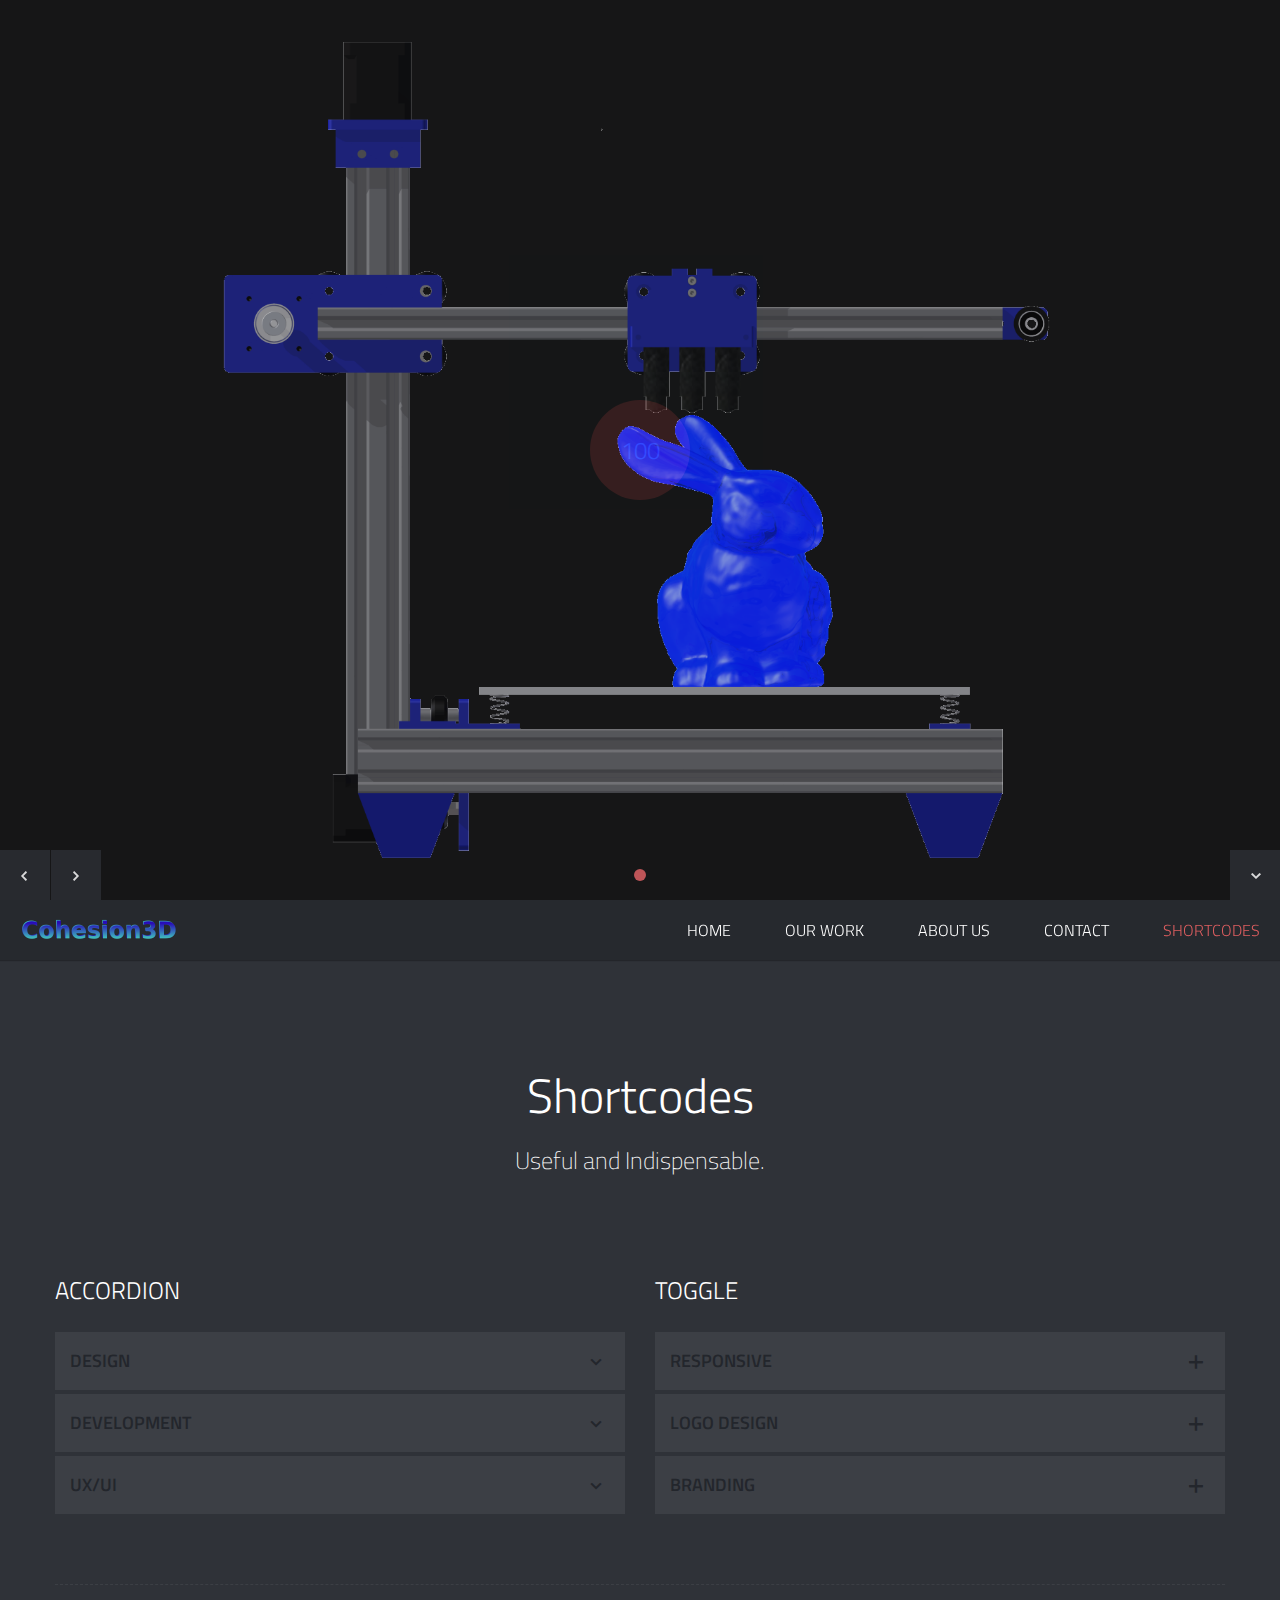
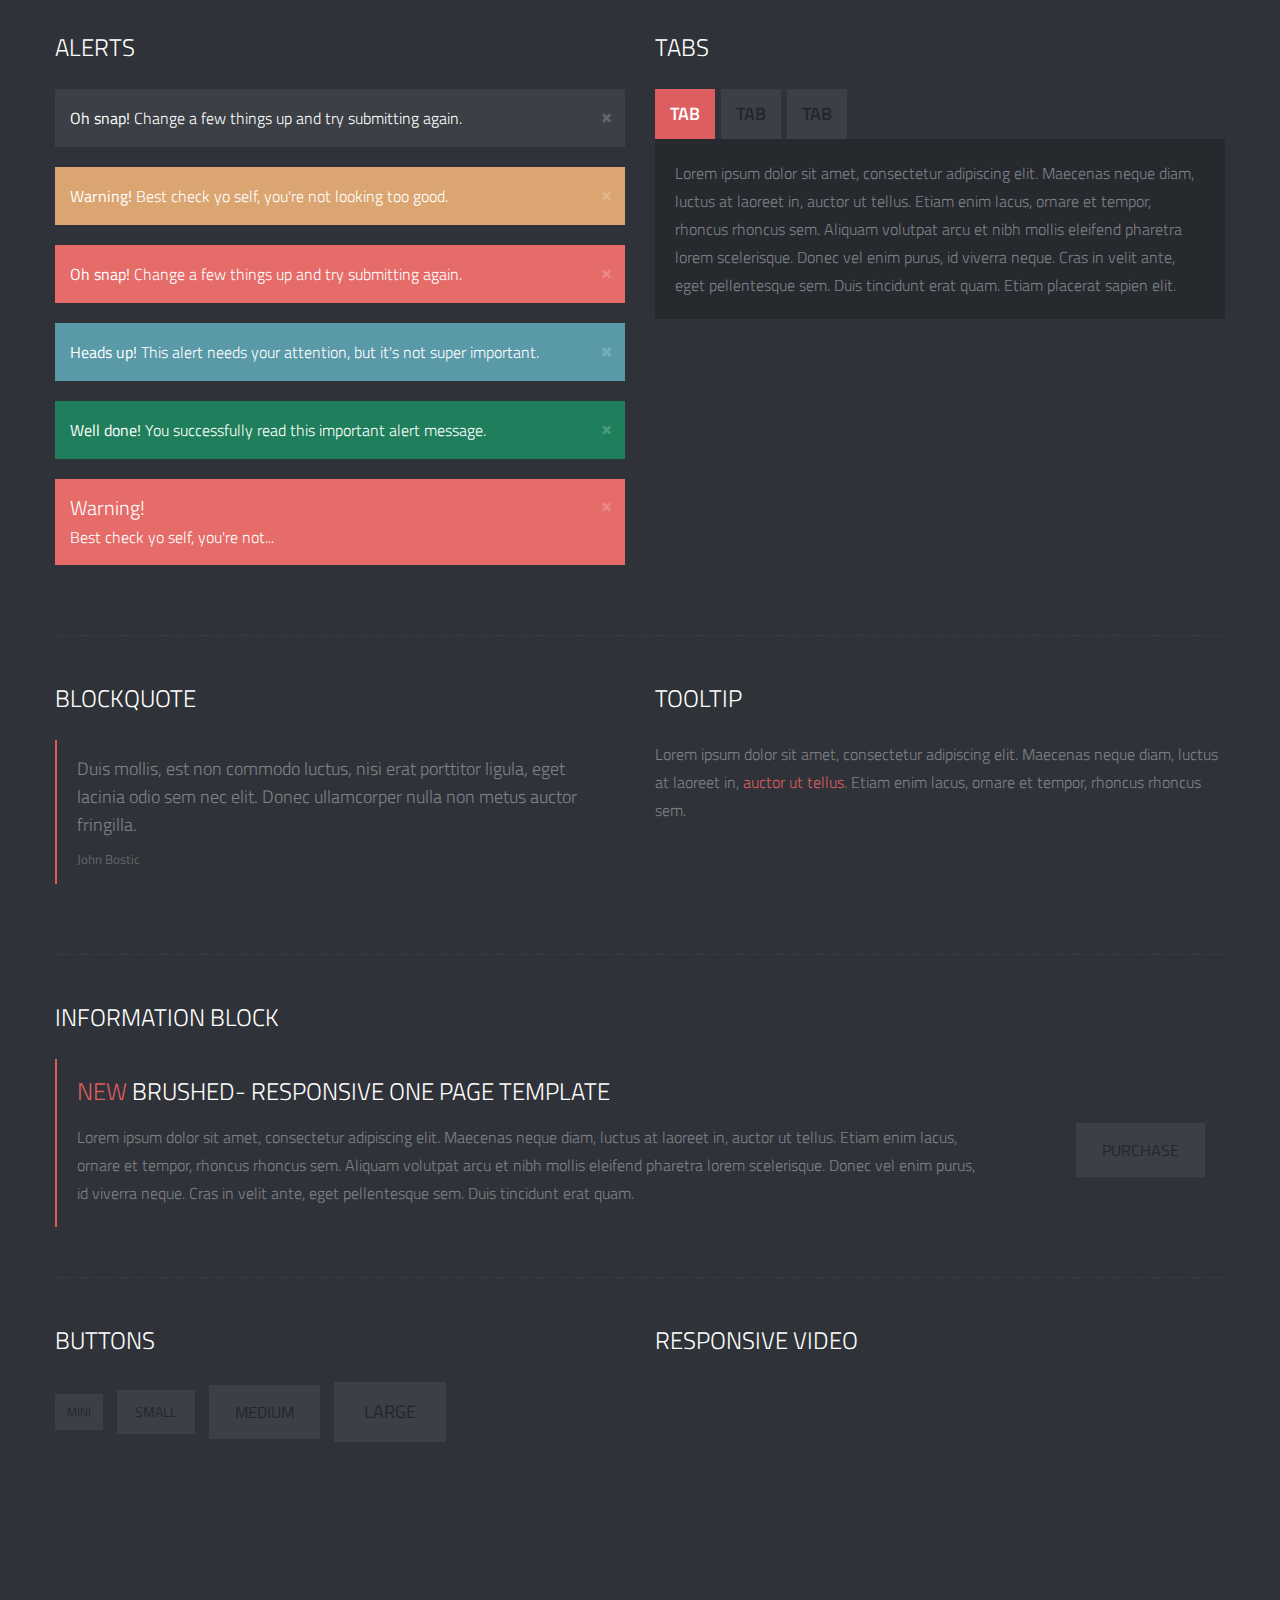
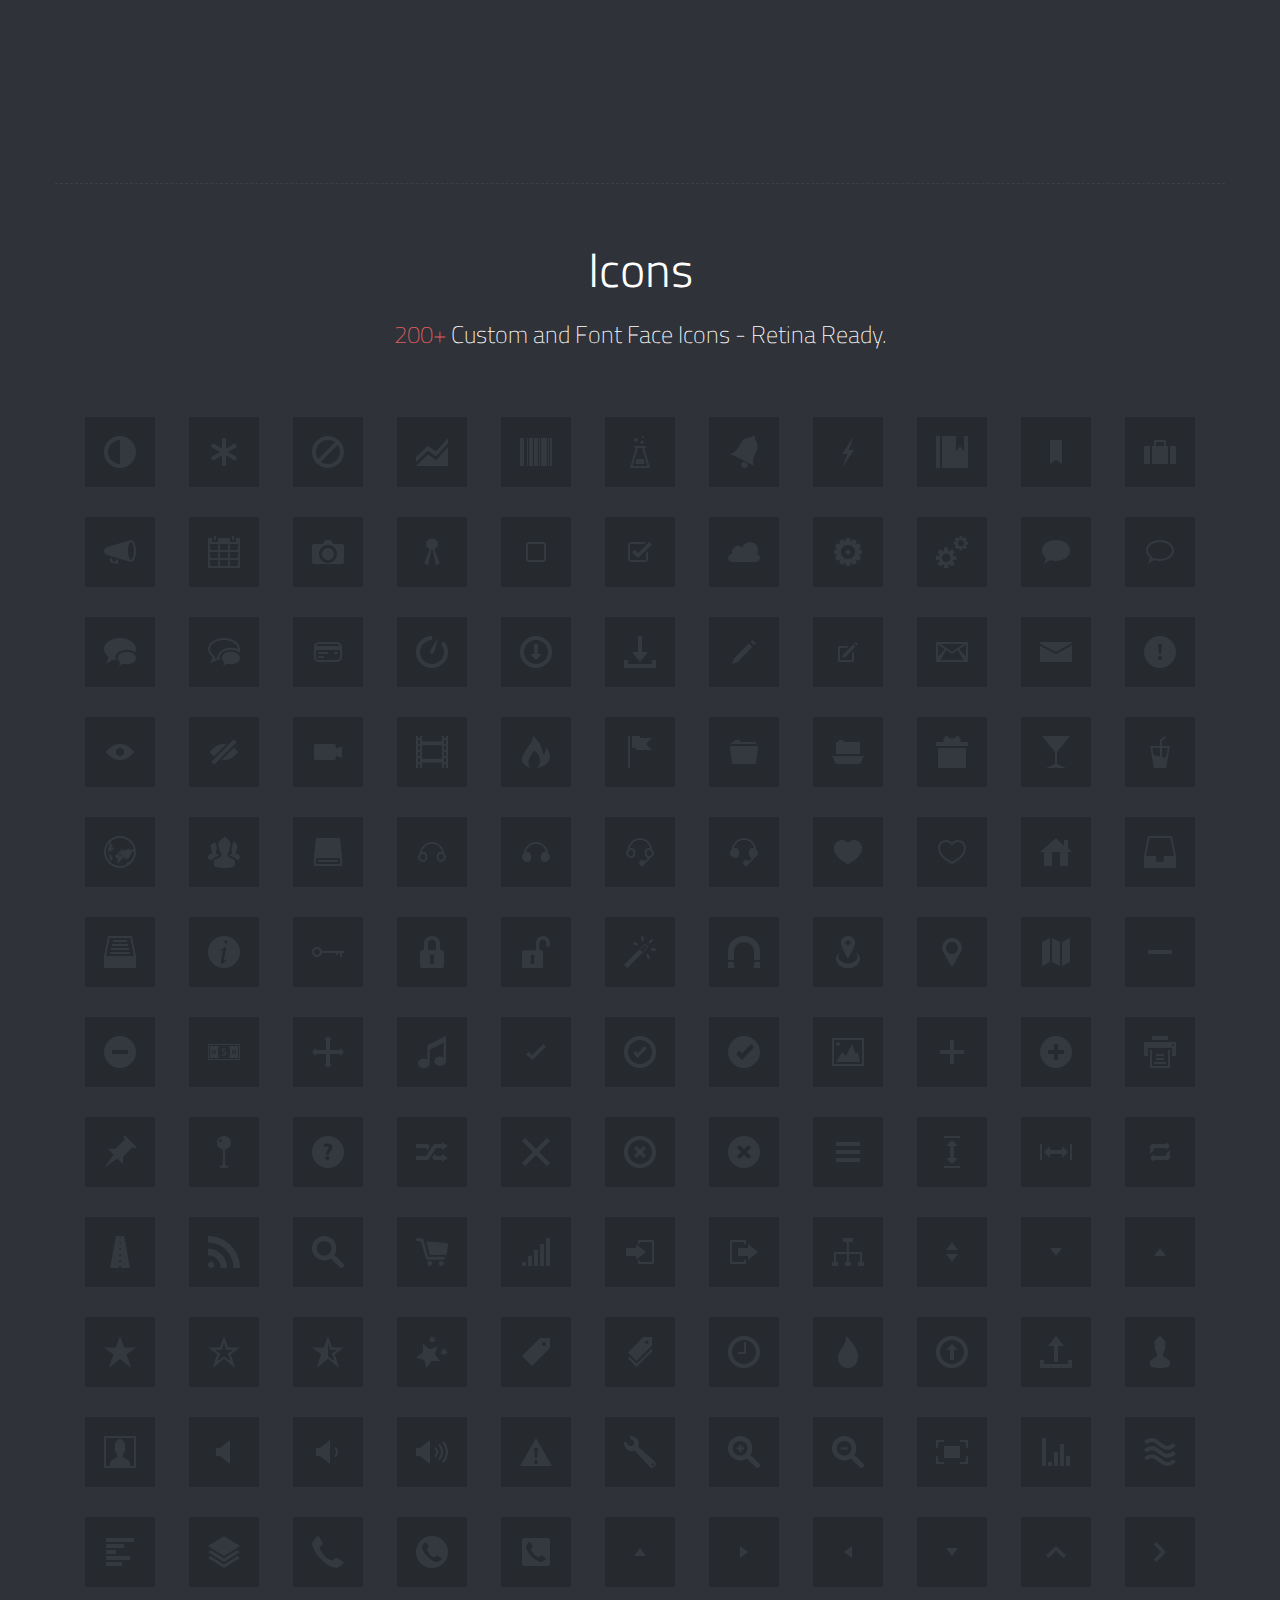
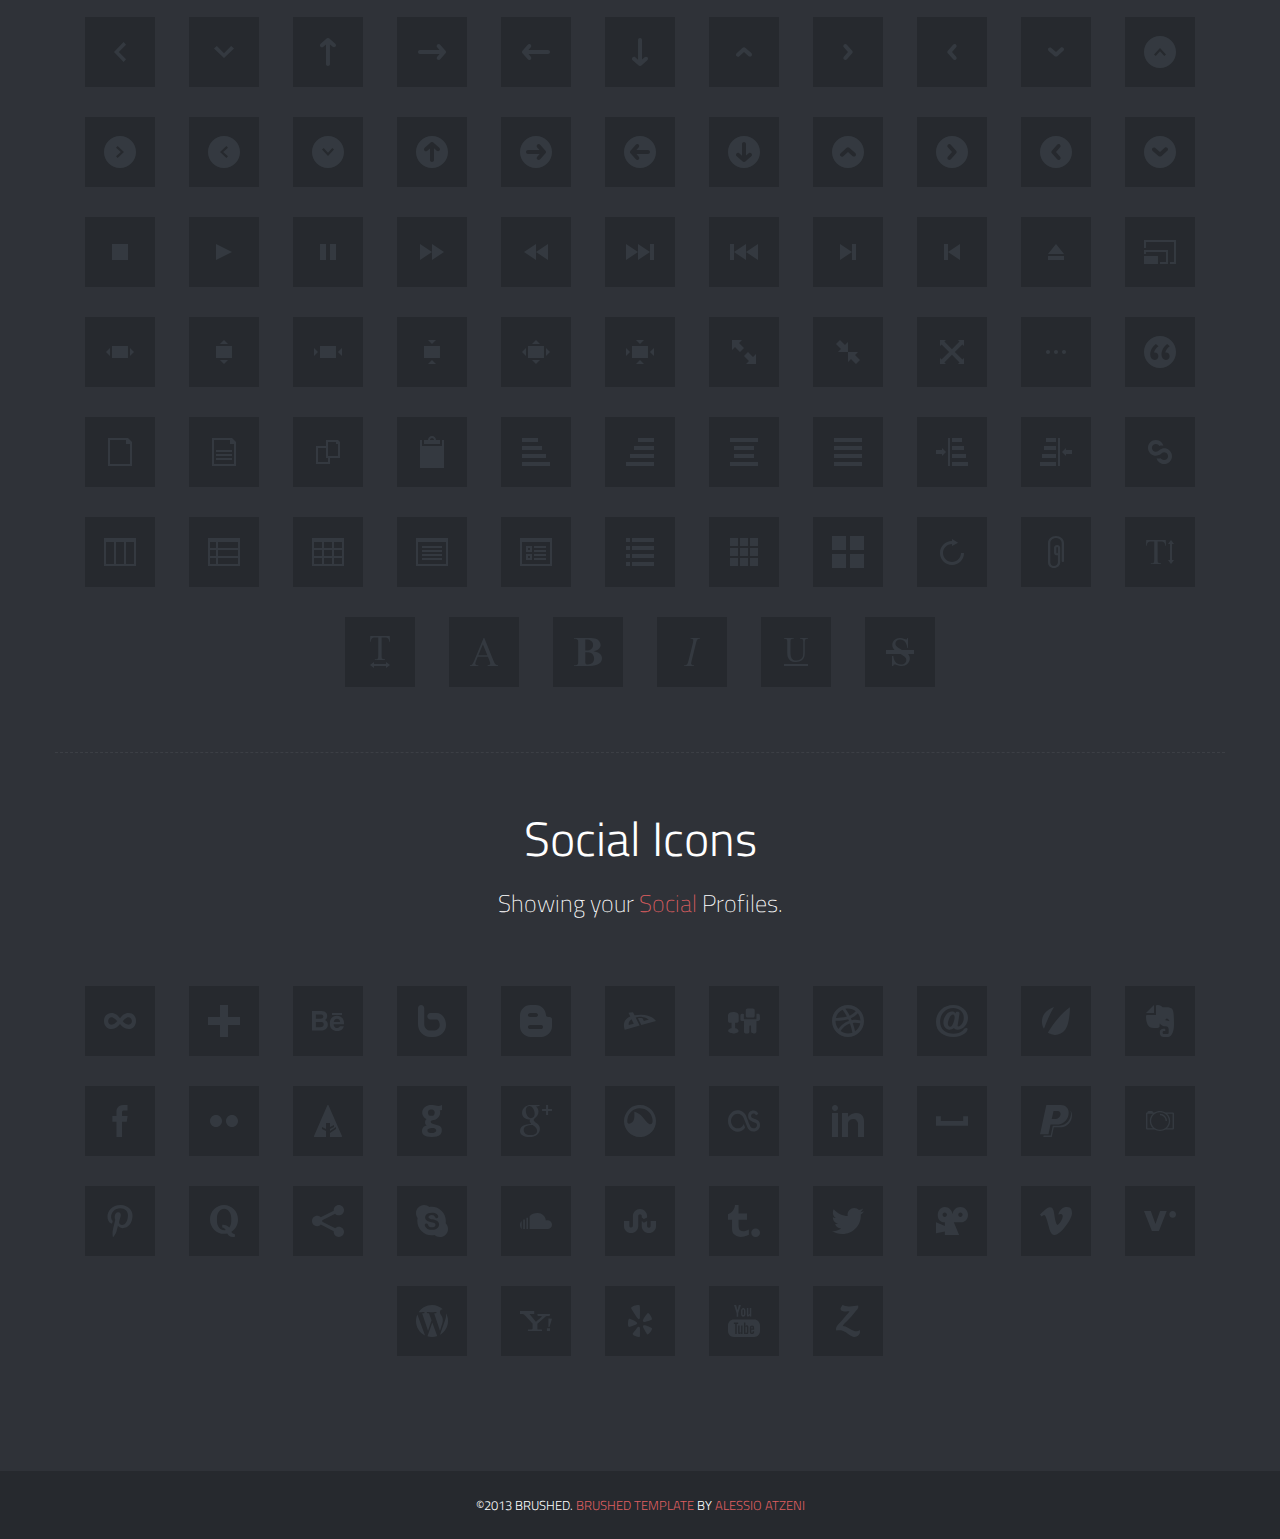
==== commit b5b5b389: "Changed _include to include" ====
--- a/shortcodes.html
+++ b/shortcodes.html
@@ -1,4 +1,4 @@
-<!DOCTYPE html>
+﻿<!DOCTYPE html>
 <!--[if lt IE 7]><html class="no-js lt-ie9 lt-ie8 lt-ie7" lang="en"> <![endif]-->
 <!--[if (IE 7)&!(IEMobile)]><html class="no-js lt-ie9 lt-ie8" lang="en"><![endif]-->
 <!--[if (IE 8)&!(IEMobile)]><html class="no-js lt-ie9" lang="en"><![endif]-->
@@ -22,27 +22,27 @@
 <!--[if IEMobile]>  <meta http-equiv="cleartype" content="on">  <![endif]-->
 
 <!-- Bootstrap -->
-<link href="_include/css/bootstrap.min.css" rel="stylesheet">
+<link href="include/css/bootstrap.min.css" rel="stylesheet">
 
 <!-- Main Style -->
-<link href="_include/css/main.css" rel="stylesheet">
+<link href="include/css/main.css" rel="stylesheet">
 
 <!-- Supersized -->
-<link href="_include/css/supersized.css" rel="stylesheet">
-<link href="_include/css/supersized.shutter.css" rel="stylesheet">
+<link href="include/css/supersized.css" rel="stylesheet">
+<link href="include/css/supersized.shutter.css" rel="stylesheet">
 
 <!-- FancyBox -->
-<link href="_include/css/fancybox/jquery.fancybox.css" rel="stylesheet">
+<link href="include/css/fancybox/jquery.fancybox.css" rel="stylesheet">
 
 <!-- Font Icons -->
-<link href="_include/css/fonts.css" rel="stylesheet">
+<link href="include/css/fonts.css" rel="stylesheet">
 
 <!-- Shortcodes -->
-<link href="_include/css/shortcodes.css" rel="stylesheet">
+<link href="include/css/shortcodes.css" rel="stylesheet">
 
 <!-- Responsive -->
-<link href="_include/css/bootstrap-responsive.min.css" rel="stylesheet">
-<link href="_include/css/responsive.css" rel="stylesheet">
+<link href="include/css/bootstrap-responsive.min.css" rel="stylesheet">
+<link href="include/css/responsive.css" rel="stylesheet">
 
 <!-- Google Font -->
 <link href='http://fonts.googleapis.com/css?family=Titillium+Web:400,200,200italic,300,300italic,400italic,600,600italic,700,700italic,900' rel='stylesheet' type='text/css'>
@@ -56,7 +56,7 @@
 <link rel="apple-touch-icon" sizes="144x144" href="#">
 
 <!-- Modernizr -->
-<script src="_include/js/modernizr.js"></script>
+<script src="include/js/modernizr.js"></script>
 
 <!-- Analytics -->
 <script type="text/javascript">
@@ -768,16 +768,16 @@
 
 <!-- Js -->
 <script src="http://ajax.googleapis.com/ajax/libs/jquery/1.9.1/jquery.min.js"></script> <!-- jQuery Core -->
-<script src="_include/js/bootstrap.min.js"></script> <!-- Bootstrap -->
-<script src="_include/js/supersized.3.2.7.min.js"></script> <!-- Slider -->
-<script src="_include/js/waypoints.js"></script> <!-- WayPoints -->
-<script src="_include/js/waypoints-sticky.js"></script> <!-- Waypoints for Header -->
-<script src="_include/js/jquery.isotope.js"></script> <!-- Isotope Filter -->
-<script src="_include/js/jquery.fancybox.pack.js"></script> <!-- Fancybox -->
-<script src="_include/js/jquery.fancybox-media.js"></script> <!-- Fancybox for Media -->
-<script src="_include/js/jquery.tweet.js"></script> <!-- Tweet -->
-<script src="_include/js/plugins.js"></script> <!-- Contains: jPreloader, jQuery Easing, jQuery ScrollTo, jQuery One Page Navi -->
-<script src="_include/js/main.js"></script> <!-- Default JS -->
+<script src="include/js/bootstrap.min.js"></script> <!-- Bootstrap -->
+<script src="include/js/supersized.3.2.7.min.js"></script> <!-- Slider -->
+<script src="include/js/waypoints.js"></script> <!-- WayPoints -->
+<script src="include/js/waypoints-sticky.js"></script> <!-- Waypoints for Header -->
+<script src="include/js/jquery.isotope.js"></script> <!-- Isotope Filter -->
+<script src="include/js/jquery.fancybox.pack.js"></script> <!-- Fancybox -->
+<script src="include/js/jquery.fancybox-media.js"></script> <!-- Fancybox for Media -->
+<script src="include/js/jquery.tweet.js"></script> <!-- Tweet -->
+<script src="include/js/plugins.js"></script> <!-- Contains: jPreloader, jQuery Easing, jQuery ScrollTo, jQuery One Page Navi -->
+<script src="include/js/main.js"></script> <!-- Default JS -->
 <!-- End Js -->
 
 </body>
--- a/include/css/main.css
+++ b/include/css/main.css
@@ -0,0 +1,1429 @@
+/*
+Theme Name: Brushed 
+Theme URI: http://www.themes.alessioatzeni.com/html/brushed/
+Author: Alessio Atzeni
+Author URI: http://www.alessioatzeni.com
+Description: Personal Website and Portfolio of Alessio Atzeni
+Version: 1.0
+*/
+
+
+/* ==================================================
+   Basic Styles
+================================================== */
+
+html, body {
+    height: 100%;
+}
+
+html, hmtl a {
+    width: 100%;
+    font-size: 100%;
+    -webkit-text-size-adjust: 100%;
+    -ms-text-size-adjust: 100%;
+}
+
+body {
+    background: #2F3238;
+    color: #7F8289;
+    font-weight: 300;
+    font-size: 16px;
+    font-family: 'Titillium Web', sans-serif;
+    line-height: 28px;
+}
+
+
+a {
+    color: #DE5E60;
+    text-decoration: none;
+    cursor: pointer;
+    -webkit-transition: color 0.1s linear 0s;
+    -moz-transition: color 0.1s linear 0s;
+    -o-transition: color 0.1s linear 0s;
+    transition: color 0.1s linear 0s;
+}
+
+    a:hover,
+    a:active,
+    a:focus {
+        outline: 0;
+        color: #FFFFFF;
+        text-decoration: none;
+    }
+
+    a img {
+        border: none;
+    }
+
+    a > img {
+        vertical-align: bottom;
+    }
+
+img {
+    max-width: none;
+}
+
+strong {
+    font-weight: 500;
+}
+
+p {
+    margin: 0 0 30px;
+}
+
+hr {
+    border-style: dashed;
+    border-color: #3C3F45;
+    border-bottom: none;
+    border-left: none;
+    border-right: none;
+    margin: 50px 0;
+}
+
+.align_left {
+    float: left;
+    margin: 0 25px 0 0px!important;
+}
+
+.align_right {
+    float: right;
+    margin: 0 0 0 25px!important;
+}
+
+.text_align_left {
+    text-align: left;
+}
+
+.text_align_center {
+    text-align: center;
+}
+
+.text_align_right {
+    text-align: right;
+}
+
+.color-text {
+    color: #DE5E60;
+}
+
+.through {
+    text-decoration: line-through;
+}
+
+input, button, select, textarea {
+    font-weight: 300;
+    font-family: 'Titillium Web', sans-serif;
+    outline: 0;
+}
+
+    input:focus,
+    textarea:focus,
+    input[type="text"]:focus {
+        outline: 0;
+    }
+
+    input:-moz-placeholder,
+    textarea:-moz-placeholder {
+        color: #7F8289;
+    }
+
+    input:-ms-input-placeholder,
+    textarea:-ms-input-placeholder {
+        color: #7F8289;
+    }
+
+    input::-webkit-input-placeholder,
+    textarea::-webkit-input-placeholder {
+        color: #7F8289;
+    }
+
+/* ==================================================
+   Code and Pre
+================================================== */
+
+code,
+pre {
+    padding: 0 3px 2px;
+    -webkit-border-radius: 3px;
+    -moz-border-radius: 3px;
+    border-radius: 3px;
+    color: #232527;
+    font-size: 12px;
+    font-family: Monaco, Menlo, Consolas, "Courier New", monospace;
+}
+
+code {
+    padding: 2px 4px;
+    border: 1px solid #dde4e9;
+    background-color: #F6F6F6;
+    color: #232527;
+    white-space: nowrap;
+}
+
+pre {
+    display: block;
+    margin: 70px 50px;
+    padding: 30px;
+    border: 1px solid #dde4e9;
+    -webkit-border-radius: 4px;
+    -moz-border-radius: 4px;
+    border-radius: 4px;
+    background-color: #FCFCFC;
+    white-space: pre;
+    white-space: pre-wrap;
+    word-wrap: break-word;
+    word-break: break-all;
+    font-size: 12px;
+    line-height: 20px;
+}
+
+    pre code {
+        padding: 0;
+        border: 0;
+        background-color: transparent;
+        color: inherit;
+        white-space: pre;
+        white-space: pre-wrap;
+    }
+
+.pre-scrollable {
+    overflow-y: scroll;
+    max-height: 340px;
+}
+
+/* ==================================================
+   Typography
+================================================== */
+
+h1,
+h2,
+h3,
+h4,
+h5,
+h6 {
+    margin: 0 0 20px 0;
+    color: #FFFFFF;
+    font-weight: 300;
+    font-family: 'Titillium Web', sans-serif;
+    line-height: 1.5em;
+}
+
+h1 {
+    font-size: 48px;
+}
+
+h2 {
+    font-size: 36px;
+}
+
+h3 {
+    font-size: 24px;
+}
+
+h4 {
+    font-size: 20px;
+}
+
+h5 {
+    font-size: 18px;
+}
+
+h6 {
+    font-size: 16px;
+}
+
+h3.spec {
+    color: #FFFFFF;
+    font-size: 24px;
+    font-weight: 300;
+    line-height: 1em;
+    margin-bottom: 30px;
+    text-transform: uppercase;
+}
+
+
+/* ==================================================
+   Margin Bottom Sets
+================================================== */
+
+.margin-0 {
+    margin-bottom: 0 !important;
+}
+
+.margin-10 {
+    margin-bottom: 10px !important;
+}
+
+.margin-15 {
+    margin-bottom: 15px !important;
+}
+
+.margin-20 {
+    margin-bottom: 20px !important;
+}
+
+.margin-30 {
+    margin-bottom: 30px !important;
+}
+
+.margin-40 {
+    margin-bottom: 40px !important;
+}
+
+.margin-50 {
+    margin-bottom: 50px !important;
+}
+
+.margin-60 {
+    margin-bottom: 60px !important;
+}
+
+.margin-70 {
+    margin-bottom: 70px !important;
+}
+
+.margin-80 {
+    margin-bottom: 80px !important;
+}
+
+/* ==================================================
+   Home Slider
+================================================== */
+
+#home-slider {
+    position: relative;
+    overflow: hidden;
+    height: 100%;
+}
+
+    #home-slider .overlay {
+        position: absolute;
+        width: 100%;
+        height: 100%;
+        igbackground: #26292E;
+        opacity: 0.7;
+        filter: alpha(opacity=70);
+        z-index: 0;
+    }
+
+    #home-slider .slider-text {
+        position: absolute;
+        left: 50%;
+        top: 50%;
+        margin: -150px 0 0 -585px;
+        width: 1170px;
+        height: 250px;
+        text-align: center;
+        z-index: 2;
+    }
+
+    #home-slider #slidecaption {
+        width: 100%;
+        line-height: 250px;
+        margin: 0;
+        text-align: center;
+        text-shadow: none;
+    }
+
+    #home-slider .top-title {
+        font-size: 60px;
+        color: #FFFFFF;
+        letter-spacing: -3px;
+        text-transform: uppercase;
+        /*idleftft: 0;*/
+        /*right: 0;*/
+        /*wididid*/
+        text-align: center;
+        padding-top: 25px;
+    }
+
+
+    #home-slider .slide-content {
+        font-size: 60px;
+        color: #FFFFFF;
+        letter-spacing: -3px;
+        text-transform: uppercase;
+        idleftft: 0;
+        right: 0;
+        wididid;
+    }
+
+    #home-slider .control-nav {
+        position: absolute;
+        width: 100%;
+        //background: #2F3238;
+        height: 50px;
+        bottom: 0;
+        z-index: 2;
+    }
+
+    #home-slider #nextslide,
+    #home-slider #prevslide {
+        background-image: none;
+        background-color: #26292E;
+        display: inline-block;
+        margin: 0;
+        position: relative;
+        top: 0;
+        left: 0;
+        right: 0;
+        width: 50px;
+        height: 50px;
+        opacity: 1;
+        filter: alpha(opacity=100);
+        -webkit-transition: background 0.1s linear 0s;
+        -moz-transition: background 0.1s linear 0s;
+        -o-transition: background 0.1s linear 0s;
+        transition: background 0.1s linear 0s;
+    }
+
+    #home-slider #nextslide {
+        margin-left: -3px;
+    }
+
+    #home-slider #nextsection {
+        float: right;
+    }
+
+    #home-slider #nextslide:hover,
+    #home-slider #prevslide:hover {
+        background-color: #DE5E60;
+    }
+
+    #home-slider #nextslide i,
+    #home-slider #prevslide i {
+        font-size: 16px;
+        color: #FFFFFF;
+        position: absolute;
+        left: 50%;
+        top: 50%;
+        margin-top: -7px;
+        line-height: 1em;
+    }
+
+    #home-slider #nextslide i {
+        margin-left: -8px;
+    }
+
+    #home-slider #prevslide i {
+        margin-left: -9px;
+    }
+
+    #home-slider ul#slide-list {
+        top: 50%;
+        padding: 0;
+        margin: -6px 0 0 0;
+    }
+
+        #home-slider ul#slide-list li {
+            margin-right: 12px;
+        }
+
+            #home-slider ul#slide-list li:last-child {
+                margin-right: 0;
+            }
+
+            #home-slider ul#slide-list li a {
+                background-color: #6E7074;
+                background-image: none;
+                width: 12px;
+                height: 12px;
+                -webkit-border-radius: 999px;
+                -moz-border-radius: 999px;
+                border-radius: 999px;
+                -webkit-transition: background 0.1s linear 0s;
+                -moz-transition: background 0.1s linear 0s;
+                -o-transition: background 0.1s linear 0s;
+                transition: background 0.1s linear 0s;
+            }
+
+                #home-slider ul#slide-list li a:hover {
+                    background-color: #FFFFFF;
+                }
+
+            #home-slider ul#slide-list li.current-slide a,
+            #home-slider ul#slide-list li.current-slide a:hover {
+                background-color: #DE5E60;
+            }
+
+    #home-slider #nextsection {
+        background-color: #26292E;
+        margin: 0;
+        position: relative;
+        float: right;
+        width: 50px;
+        height: 50px;
+        -webkit-transition: background 0.1s linear 0s;
+        -moz-transition: background 0.1s linear 0s;
+        -o-transition: background 0.1s linear 0s;
+        transition: background 0.1s linear 0s;
+    }
+
+        #home-slider #nextsection:hover {
+            background-color: #DE5E60;
+        }
+
+        #home-slider #nextsection i {
+            font-size: 16px;
+            color: #FFFFFF;
+            position: absolute;
+            left: 50%;
+            top: 50%;
+            margin-top: -7px;
+            line-height: 1em;
+        }
+
+        #home-slider #nextsection i {
+            margin-left: -7px;
+        }
+
+
+/* ==================================================
+   Header
+================================================== */
+
+header {
+    width: 100%;
+    z-index: 99;
+}
+
+    header .sticky-nav {
+        position: relative;
+        width: 100%;
+        height: 60px;
+        background: #26292E;
+        z-index: 1001;
+        -webkit-box-shadow: 0 1px 1px rgba(0, 0, 0, 0.25);
+        -moz-box-shadow: 0 1px 1px rgba(0, 0, 0, 0.25);
+        box-shadow: 0 1px 1px rgba(0, 0, 0, 0.25);
+    }
+
+        header .sticky-nav.stuck {
+            position: fixed;
+            top: 0;
+            left: 0;
+            z-index: 1001;
+        }
+/*my attempt at mailchimp bar*/
+/*
+.mailchimp-bar {
+   position:absolute;
+   bottom:0;
+}
+
+.sticky-bar {
+    position: relative;
+    width: 100%;
+    height: 60px;
+    background: #26292E;
+    z-index: 1001;
+    -webkit-box-shadow: 0 1px 1px rgba(0, 0, 0, 0.25);
+    -moz-box-shadow: 0 1px 1px rgba(0, 0, 0, 0.25);
+    box-shadow: 0 1px 1px rgba(0, 0, 0, 0.25);
+}
+
+.sticky-bar.stuck {
+    position: fixed;
+    top: 0;
+    left: 0;
+    z-index: 1001;
+}*/
+/*end my attempt at mailchimp bar*/
+
+#signup {
+    font-family: Georgia;
+    //font-size:7;
+    color: #FFFFFF;
+    float: left;
+    padding: 15px 0;
+    margin-left: 60px;
+    //text-align:center;
+}
+
+#mc-embedded-subscribe {
+    //padding-left:100px;
+    background-color: aqua;
+    border-radius:20px;
+    //height:20px;
+    //line-height:20px;
+}
+
+header #logo {
+    
+    font-family: Georgia;
+    //font-size:7;
+    color: #FFFFFF;
+    float: left;
+    padding: 15px 0;
+    margin-left: 20px;
+}
+
+    header #logo a {
+        background: url(../img/logo.png) no-repeat;
+        width: 158px;
+        height: 30px;
+        text-indent: -9999px;
+        display: block;
+        opacity: 1;
+        filter: alpha(opacity=100);
+        -webkit-transition: opacity 0.25s ease-in-out 0s;
+        -moz-transition: opacity 0.25s ease-in-out 0s;
+        -o-transition: opacity 0.25s ease-in-out 0s;
+        transition: opacity 0.25s ease-in-out 0s;
+    }
+
+        header #logo a:hover {
+            opacity: 0.65;
+            filter: alpha(opacity=65);
+        }
+
+nav#menu {
+    float: right;
+    margin-right: 20px;
+}
+
+    nav#menu #menu-nav {
+        margin: 0;
+        padding: 0;
+    }
+
+        nav#menu #menu-nav li {
+            list-style: none;
+            display: inline-block;
+            margin-left: 50px;
+        }
+
+            nav#menu #menu-nav li:first-child {
+                margin-left: 0;
+            }
+
+            nav#menu #menu-nav li a {
+                color: #FFFFFF;
+                font-size: 16px;
+                font-weight: 300;
+                line-height: 60px;
+                display: block;
+                text-transform: uppercase;
+            }
+
+                nav#menu #menu-nav li.current a,
+                nav#menu #menu-nav li a:hover {
+                    color: #DE5E60;
+                }
+
+
+/* ==================================================
+   Mobile Navigation
+================================================== */
+
+#mobile-nav {
+    display: none;
+}
+
+.menu-nav {
+    background: url(../img/menu-mobile.png) 0 0 no-repeat;
+    width: 16px;
+    height: 16px;
+    display: block;
+    margin: 22px 0 0 0;
+    -webkit-transform: rotate(0deg);
+    -moz-transform: rotate(0deg);
+    -ms-transform: rotate(0deg);
+    -o-transform: rotate(0deg);
+    transform: rotate(0deg);
+    -webkit-transition: -webkit-transform 250ms ease-out 0s;
+    -moz-transition: -moz-transform 250ms ease-out 0s;
+    -o-transition: -o-transform 250ms ease-out 0s;
+    transition: transform 250ms ease-out 0s;
+}
+
+    .menu-nav.open {
+        background-position: 0 -16px;
+        -webkit-transform: rotate(-180deg);
+        -moz-transform: rotate(-180deg);
+        -ms-transform: rotate(-180deg);
+        -o-transform: rotate(-180deg);
+        transform: rotate(-180deg);
+        -webkit-transition: -webkit-transform 250ms ease-out 0s;
+        -moz-transition: -moz-transform 250ms ease-out 0s;
+        -o-transition: -o-transform 250ms ease-out 0s;
+        transition: transform 250ms ease-out 0s;
+    }
+
+#navigation-mobile {
+    display: none;
+    text-align: center;
+    width: 100%;
+    background: #26292E;
+    border-bottom: 1px solid #2F3238;
+    position: relative;
+    float: left;
+    z-index: 9999;
+}
+
+    #navigation-mobile li {
+        list-style: none;
+        border-top: 1px solid #2F3238;
+    }
+
+        #navigation-mobile li a {
+            display: block;
+            font-size: 16px;
+            text-transform: uppercase;
+            padding: 20px 0;
+        }
+
+
+/* ==================================================
+   Section Page
+================================================== */
+
+.page {
+    background: #2F3238;
+    padding: 100px 0;
+    position: relative;
+    z-index: 99;
+}
+
+.page-alternate {
+    background: #26292E;
+    padding: 100px 0;
+    position: relative;
+    z-index: 99;
+}
+
+.title-page {
+    text-align: center;
+    margin-bottom: 100px;
+}
+
+    .title-page .title {
+        font-size: 48px;
+        margin: 0 0 10px 0;
+    }
+
+    .title-page .title-description {
+        font-size: 24px;
+        font-weight: 200;
+        margin: 0;
+    }
+
+/* ==================================================
+   Section Portfolio
+================================================== */
+
+.type-technology {
+    color: #FFFFFF;
+    font-size: 24px;
+    font-weight: 300;
+    margin-bottom: 30px;
+    line-height: 1em;
+    text-transform: uppercase;
+}
+
+.technology-nav #filters {
+    margin: 0;
+    padding: 0;
+    list-style: none;
+}
+
+    .technology-nav #filters li {
+        margin: 0 0 30px 0;
+        padding: 0;
+    }
+
+        .technology-nav #filters li a {
+            color: #7F8289;
+            font-size: 16px;
+            display: block;
+        }
+
+            .technology-nav #filters li a:hover {
+                color: #FFFFFF;
+            }
+
+            .technology-nav #filters li a.selected {
+                color: #DE5E60;
+            }
+
+#thumbs {
+    margin: 0;
+    padding: 0;
+}
+
+    #thumbs li {
+        list-style-type: none;
+    }
+
+.item-thumbs {
+    position: relative;
+    overflow: hidden;
+    margin-bottom: 30px;
+    cursor: pointer;
+}
+
+    .item-thumbs a + img {
+        width: 100%;
+    }
+
+    .item-thumbs .hover-wrap {
+        position: absolute;
+        display: block;
+        width: 100%;
+        height: 100%;
+        opacity: 0;
+        filter: alpha(opacity=0);
+        -webkit-transition: all 450ms ease-out 0s;
+        -moz-transition: all 450ms ease-out 0s;
+        -o-transition: all 450ms ease-out 0s;
+        transition: all 450ms ease-out 0s;
+        -webkit-transform: rotateY(180deg) scale(0.5,0.5);
+        -moz-transform: rotateY(180deg) scale(0.5,0.5);
+        -ms-transform: rotateY(180deg) scale(0.5,0.5);
+        -o-transform: rotateY(180deg) scale(0.5,0.5);
+        transform: rotateY(180deg) scale(0.5,0.5);
+    }
+
+    .item-thumbs:hover .hover-wrap,
+    .item-thumbs.active .hover-wrap {
+        opacity: 1;
+        filter: alpha(opacity=100);
+        -webkit-transform: rotateY(0deg) scale(1,1);
+        -moz-transform: rotateY(0deg) scale(1,1);
+        -ms-transform: rotateY(0deg) scale(1,1);
+        -o-transform: rotateY(0deg) scale(1,1);
+        transform: rotateY(0deg) scale(1,1);
+    }
+
+    .item-thumbs .hover-wrap .overlay-img {
+        position: absolute;
+        width: 100%;
+        height: 100%;
+        background: #DE5E60;
+        opacity: 0.80;
+        filter: alpha(opacity=80);
+    }
+
+    .item-thumbs .hover-wrap .overlay-img-thumb {
+        position: absolute;
+        top: 50%;
+        left: 50%;
+        margin: -16px 0 0 -16px;
+        color: #FFFFFF;
+        font-size: 32px;
+        line-height: 1em;
+        opacity: 1;
+        filter: alpha(opacity=100);
+    }
+
+
+/* ==================================================
+   About Section
+================================================== */
+
+.profile-name {
+    margin-bottom: 15px;
+}
+
+.profile-description {
+    margin-bottom: 25px;
+}
+
+.image-wrap {
+    position: relative;
+    overflow: hidden;
+    margin-bottom: 25px;
+    cursor: pointer;
+}
+
+    .image-wrap img {
+        width: 100%;
+    }
+
+    .image-wrap .hover-wrap {
+        position: absolute;
+        display: block;
+        width: 100%;
+        height: 100%;
+        opacity: 0;
+        filter: alpha(opacity=0);
+        -webkit-transition: all 450ms ease-out 0s;
+        -moz-transition: all 450ms ease-out 0s;
+        -o-transition: all 450ms ease-out 0s;
+        transition: all 450ms ease-out 0s;
+        -webkit-transform: rotateY(180deg) scale(0.5,0.5);
+        -moz-transform: rotateY(180deg) scale(0.5,0.5);
+        -ms-transform: rotateY(180deg) scale(0.5,0.5);
+        -o-transform: rotateY(180deg) scale(0.5,0.5);
+        transform: rotateY(180deg) scale(0.5,0.5);
+    }
+
+    .image-wrap:hover .hover-wrap,
+    .image-wrap.active .hover-wrap {
+        opacity: 1;
+        filter: alpha(opacity=100);
+        -webkit-transform: rotateY(0deg) scale(1,1);
+        -moz-transform: rotateY(0deg) scale(1,1);
+        -ms-transform: rotateY(0deg) scale(1,1);
+        -o-transform: rotateY(0deg) scale(1,1);
+        transform: rotateY(0deg) scale(1,1);
+    }
+
+    .image-wrap .hover-wrap .overlay-img {
+        position: absolute;
+        width: 100%;
+        height: 100%;
+        background: #DE5E60;
+        opacity: 0.80;
+        filter: alpha(opacity=80);
+    }
+
+    .image-wrap .hover-wrap .overlay-text-thumb {
+        position: absolute;
+        width: 100%;
+        height: 32px;
+        top: 50%;
+        margin: -16px 0 0 0;
+        color: #FFFFFF;
+        font-size: 20px;
+        font-weight: 300;
+        line-height: 32px;
+        text-transform: uppercase;
+        text-align: center;
+        opacity: 1;
+        filter: alpha(opacity=100);
+    }
+
+.social-icons {
+    margin: 0;
+    padding: 0;
+}
+
+    .social-icons li {
+        display: inline-block;
+        margin-left: 15px;
+    }
+
+        .social-icons li:first-child {
+            margin-left: 0;
+        }
+
+        .social-icons li a {
+            color: #FFFFFF;
+            font-size: 16px;
+            line-height: 1em;
+            width: 16px;
+            height: 16px;
+            opacity: 0.3;
+            filter: alpha(opacity=30);
+            -webkit-transition: opacity 0.1s linear 0s;
+            -moz-transition: opacity 0.1s linear 0s;
+            -o-transition: opacity 0.1s linear 0s;
+            transition: opacity 0.1s linear 0s;
+        }
+
+            .social-icons li a:hover {
+                opacity: 1;
+                filter: alpha(opacity=100);
+            }
+
+/* ==================================================
+   Contact Section
+================================================== */
+
+.contact-details h3 {
+    color: #FFFFFF;
+    font-size: 24px;
+    font-weight: 300;
+    margin-bottom: 30px;
+    line-height: 1em;
+    text-transform: uppercase;
+}
+
+.contact-details ul {
+    margin: 0;
+    padding: 0;
+    list-style: none;
+}
+
+    .contact-details ul li {
+        margin: 0 0 20px;
+        line-height: 28px;
+        padding: 0;
+    }
+
+#contact-form {
+    margin-bottom: 0;
+}
+
+    #contact-form p {
+        margin-bottom: 1px;
+    }
+
+    #contact-form input,
+    #contact-form textarea {
+        border: none;
+        -webkit-border-radius: 0;
+        -moz-border-radius: 0;
+        border-radius: 0;
+        -webkit-box-shadow: none;
+        -moz-box-shadow: none;
+        box-shadow: none;
+        background: #26292E;
+        color: #FFFFFF;
+        font-size: 16px;
+        height: auto;
+        padding: 15px;
+        margin: 0;
+        resize: none;
+    }
+
+    #contact-form input {
+        width: 100%;
+        -webkit-box-sizing: border-box;
+        -moz-box-sizing: border-box;
+        box-sizing: border-box;
+    }
+
+    #contact-form textarea {
+        width: 100%;
+        resize: vertical;
+        -webkit-box-sizing: border-box;
+        -moz-box-sizing: border-box;
+        box-sizing: border-box;
+    }
+
+    #contact-form .submit {
+        background: #3C3F45;
+        color: #23262C;
+        cursor: pointer;
+        display: inline-block;
+        font-size: 18px;
+        font-weight: 500;
+        padding: 16px 40px;
+        text-align: center;
+        vertical-align: middle;
+        width: auto;
+        margin-top: 30px;
+        -webkit-transition: background 0.1s linear 0s, color 0.1s linear 0s;
+        -moz-transition: background 0.1s linear 0s, color 0.1s linear 0s;
+        -o-transition: background 0.1s linear 0s, color 0.1s linear 0s;
+        transition: background 0.1s linear 0s, color 0.1s linear 0s;
+    }
+
+        #contact-form .submit:hover {
+            background: #DE5E60;
+            color: #FFFFFF;
+        }
+
+#response {
+    margin-top: 20px;
+    color: #FFFFFF;
+}
+
+
+/* ==================================================
+   Twitter Feed
+================================================== */
+
+#twitter-feed {
+    padding: 100px 0 90px;
+    text-align: center;
+}
+
+    #twitter-feed .follow {
+        position: absolute;
+        bottom: 30px;
+        left: 50%;
+        margin-left: -8px;
+        font-size: 16px;
+    }
+
+#ticker .tweet_list {
+    margin: 0;
+    padding: 0;
+    height: 64px;
+    list-style: none;
+    overflow-y: hidden;
+}
+
+    #ticker .tweet_list li {
+        font-size: 18px;
+        height: 64px;
+        line-height: 28px;
+        overflow: hidden;
+    }
+
+    #ticker .tweet_list .tweet_time a {
+        color: #7f8289;
+        font-size: 14px;
+        font-style: italic;
+        margin-left: 10px;
+    }
+
+        #ticker .tweet_list .tweet_time a:hover {
+            color: #FFFFFF;
+        }
+
+
+/* ==================================================
+   Social Area
+================================================== */
+
+#social-area {
+    text-align: center;
+}
+
+    #social-area #social ul {
+        margin: 0;
+        padding: 0;
+    }
+
+        #social-area #social ul li {
+            display: inline-block;
+            margin-left: 30px;
+            list-style: none;
+            cursor: pointer;
+        }
+
+            #social-area #social ul li:first-child {
+                margin-left: 0;
+            }
+
+#social ul li a {
+    display: block;
+    width: 70px;
+    height: 70px;
+    background: #26292E;
+    -webkit-transition: all 400ms ease-out 0s;
+    -moz-transition: all 400ms ease-out 0s;
+    -o-transition: all 400ms ease-out 0s;
+    transition: all 400ms ease-out 0s;
+    -webkit-transform: rotateY(180deg);
+    -moz-transform: rotateY(180deg);
+    -ms-transform: rotateY(180deg);
+    -o-transform: rotateY(180deg);
+    transform: rotateY(180deg);
+}
+
+    #social ul li a span {
+        display: inline-block;
+        margin: 0;
+        color: #55606a;
+        font-size: 32px;
+        line-height: 70px;
+        opacity: 0.3;
+        filter: alpha(opacity=30);
+        -webkit-transition: all 400ms ease-out 0s;
+        -moz-transition: all 400ms ease-out 0s;
+        -o-transition: all 400ms ease-out 0s;
+        transition: all 400ms ease-out 0s;
+        -webkit-transform: rotateY(180deg);
+        -moz-transform: rotateY(180deg);
+        -ms-transform: rotateY(180deg);
+        -o-transform: rotateY(180deg);
+        transform: rotateY(180deg);
+    }
+
+#social ul li:hover a,
+#social ul li.active a {
+    background-color: #DE5E60;
+    -webkit-transform: rotateY(0deg);
+    -moz-transform: rotateY(0deg);
+    -ms-transform: rotateY(0deg);
+    -o-transform: rotateY(0deg);
+    transform: rotateY(0deg);
+}
+
+    #social ul li:hover a span,
+    #social ul li.active a span {
+        color: #FFFFFF;
+        opacity: 1;
+        filter: alpha(opacity=100);
+        -webkit-transform: rotateY(0deg);
+        -moz-transform: rotateY(0deg);
+        -ms-transform: rotateY(0deg);
+        -o-transform: rotateY(0deg);
+        transform: rotateY(0deg);
+    }
+
+/* ==================================================
+   Footer
+================================================== */
+
+footer {
+    position: relative;
+    width: 100%;
+    height: auto;
+    background: #26292E;
+    text-align: center;
+    z-index: 99;
+}
+
+    footer .credits {
+        color: #FFFFFF;
+        font-size: 13px;
+        margin-bottom: 0;
+        padding: 20px 0;
+        text-transform: uppercase;
+    }
+
+/* ==================================================
+   Back to Top
+================================================== */
+
+#back-to-top {
+    display: none;
+    background-color: #3C3F45;
+    margin: 0;
+    position: fixed;
+    bottom: 0;
+    right: 0;
+    width: 50px;
+    height: 50px;
+    z-index: 99;
+    -webkit-transition: background 0.1s linear 0s;
+    -moz-transition: background 0.1s linear 0s;
+    -o-transition: background 0.1s linear 0s;
+    transition: background 0.1s linear 0s;
+}
+
+    #back-to-top:hover {
+        background-color: #DE5E60;
+    }
+
+    #back-to-top i {
+        font-size: 16px;
+        color: #FFFFFF;
+        position: absolute;
+        left: 50%;
+        top: 50%;
+        margin-top: -7px;
+        line-height: 1em;
+    }
+
+    #back-to-top i {
+        margin-left: -7px;
+    }
+
+
+/* ==================================================
+   Preloader
+================================================== */
+
+#jpreOverlay,
+#jSplash {
+    background-color: #2F3238;
+    position: absolute;
+    width: 100%;
+    height: 100%;
+    z-index: 700;
+}
+
+#jpreSlide {
+    position: absolute;
+    top: 50% !important;
+    left: 50% !important;
+    margin: -50px 0 0 -50px;
+    width: 100px;
+    height: 100px;
+}
+
+#jpreLoader {
+    position: relative !important;
+    width: 100% !important;
+    height: 100% !important;
+    top: 0 !important;
+}
+
+#jprePercentage {
+    width: 50px;
+    height: 50px !important;
+    line-height: 50px;
+    position: absolute !important;
+    text-align: center;
+    left: 50%;
+    top: 50%;
+    margin: -25px 0 0 -25px;
+    z-index: 800;
+    font-size: 24px;
+    color: #FFFFFF;
+    -webkit-animation: circle 1s infinite forwards;
+    -moz-animation: circle 1s infinite forwards;
+    -ms-animation: circle 1s infinite forwards;
+    -o-animation: circle 1s infinite forwards;
+    animation: circle 1s infinite forwards;
+}
+
+#circle {
+    position: absolute;
+    top: 50%;
+    left: 50%;
+    z-index: 11;
+    margin: -50px 0 0 -50px;
+    width: 100px;
+    height: 100px;
+    background: #DE5E60;
+    -webkit-border-radius: 999px;
+    -moz-border-radius: 999px;
+    border-radius: 999px;
+    opacity: 0;
+    filter: alpha(opacity=0);
+    -webkit-animation: circle 1s infinite forwards;
+    -moz-animation: circle 1s infinite forwards;
+    -ms-animation: circle 1s infinite forwards;
+    animation: circle 1s infinite forwards;
+}
+
+@-webkit-keyframes circle {
+    0% {
+        -webkit-transform: rotateY(0deg);
+        -webkit-animation-timing-function: ease-in;
+    }
+
+    50% {
+        -webkit-transform: rotateY(180deg);
+        -webkit-animation-timing-function: ease-out;
+    }
+
+    100% {
+        -webkit-transform: rotateY(0deg);
+        -webkit-animation-timing-function: ease-in;
+    }
+}
+
+@-moz-keyframes circle {
+    0% {
+        -moz-transform: rotateY(0deg);
+    }
+
+    50% {
+        -moz-transform: rotateY(180deg);
+        -moz-animation-timing-function: ease-out;
+    }
+
+    100% {
+        -moz-transform: rotateY(0deg);
+        -moz-animation-timing-function: ease-in;
+    }
+}
+
+@-ms-keyframes circle {
+    0% {
+        -ms-transform: rotateY(0deg);
+        -ms-animation-timing-function: ease-in;
+    }
+
+    50% {
+        -ms-transform: rotateY(180deg);
+        -ms-animation-timing-function: ease-out;
+    }
+
+    100% {
+        -ms-transform: rotateY(0deg);
+        -ms-animation-timing-function: ease-in;
+    }
+}
+
+@-o-keyframes circle {
+    0% {
+        -o-transform: rotateY(0deg);
+        -o-animation-timing-function: ease-in;
+    }
+
+    50% {
+        -o-transform: rotateY(180deg);
+        -o-animation-timing-function: ease-out;
+    }
+
+    100% {
+        -o-transform: rotateY(0deg);
+        -o-animation-timing-function: ease-in;
+    }
+}
+
+@keyframes circle {
+    0% {
+        transform: rotateY(0deg);
+        animation-timing-function: ease-in;
+    }
+
+    50% {
+        transform: rotateY(180deg);
+        animation-timing-function: ease-out;
+    }
+
+    100% {
+        transform: rotateY(0deg);
+        animation-timing-function: ease-in;
+    }
+}
+
+
+/* ==================================================
+   Isotope Filtering
+================================================== */
+
+/**** Isotope Filtering ****/
+
+.isotope-item {
+    z-index: 2;
+}
+
+.isotope-hidden.isotope-item {
+    pointer-events: none;
+    z-index: 1;
+}
+
+/**** Isotope CSS3 transitions ****/
+
+.isotope,
+.isotope .isotope-item {
+    -webkit-transition-duration: 0.8s;
+    -moz-transition-duration: 0.8s;
+    -ms-transition-duration: 0.8s;
+    -o-transition-duration: 0.8s;
+    transition-duration: 0.8s;
+}
+
+.isotope {
+    -webkit-transition-property: height, width;
+    -moz-transition-property: height, width;
+    -ms-transition-property: height, width;
+    -o-transition-property: height, width;
+    transition-property: height, width;
+}
+
+    .isotope .isotope-item {
+        -webkit-transition-property: -webkit-transform, opacity;
+        -moz-transition-property: -moz-transform, opacity;
+        -ms-transition-property: -ms-transform, opacity;
+        -o-transition-property: -o-transform, opacity;
+        transition-property: transform, opacity;
+    }
+
+        /**** disabling Isotope CSS3 transitions ****/
+
+        .isotope.no-transition,
+        .isotope.no-transition .isotope-item,
+        .isotope .isotope-item.no-transition {
+            -webkit-transition-duration: 0s;
+            -moz-transition-duration: 0s;
+            -ms-transition-duration: 0s;
+            -o-transition-duration: 0s;
+            transition-duration: 0s;
+        }
+
+    /* End: Recommended Isotope styles */
+
+
+
+    /* disable CSS transitions for containers with infinite scrolling*/
+    .isotope.infinite-scrolling {
+        -webkit-transition: none;
+        -moz-transition: none;
+        -ms-transition: none;
+        -o-transition: none;
+        transition: none;
+        e;
+    }
--- a/include/css/supersized.css
+++ b/include/css/supersized.css
@@ -0,0 +1,29 @@
+/*
+
+	Supersized - Fullscreen Slideshow jQuery Plugin
+	Version : 3.2.7
+	Site	: www.buildinternet.com/project/supersized
+	
+	Author	: Sam Dunn
+	Company : One Mighty Roar (www.onemightyroar.com)
+	License : MIT License / GPL License
+	
+*/
+
+* { margin:0; padding:0; }
+img { border:none; }
+
+#supersized-loader { position:absolute; top:50%; left:50%; z-index:0; width:60px; height:60px; margin:-30px 0 0 -30px; text-indent:-999em; background:url(../img/progress.gif) no-repeat center center;}
+
+#supersized {  display:block; position:fixed; left:0; top:0; overflow:hidden; z-index:-1; height:100%; width:100%; margin:0; padding:0; }
+#supersized img { width:auto; height:auto; position:relative; display:none; outline:none; border:none; }
+#supersized.speed img { -ms-interpolation-mode:nearest-neighbor; image-rendering: -moz-crisp-edges; }	/*Speed*/
+#supersized.quality img { -ms-interpolation-mode:bicubic; image-rendering: optimizeQuality; }			/*Quality*/
+
+#supersized li { display:block; list-style:none; z-index:-30; position:fixed; overflow:hidden; top:0; left:0; width:100%; height:100%; background:#111; }
+#supersized a { width:100%; height:100%; display:block; }
+#supersized li.prevslide { z-index:-20; }
+#supersized li.activeslide { z-index:-10; }
+#supersized li.image-loading { background:#111 url(../img/progress.gif) no-repeat center center; width:100%; height:100%; }
+#supersized li.image-loading img{ visibility:hidden; }
+#supersized li.prevslide img, #supersized li.activeslide img{ display:inline-block; }--- a/include/css/supersized.shutter.css
+++ b/include/css/supersized.shutter.css
@@ -0,0 +1,73 @@
+/*
+
+Supersized - Fullscreen Slideshow jQuery Plugin
+Version : 3.2.7
+Site	: www.buildinternet.com/project/supersized
+
+Theme 	: Shutter 1.2
+Author	: Sam Dunn
+Company : One Mighty Roar (www.onemightyroar.com)
+License : MIT License / GPL License
+
+*/
+
+/* Controls Bar
+----------------------------*/
+#controls-wrapper { margin:0 auto; height:42px; width:100%; bottom:0px; left:0; z-index:4; background:url(../img/nav-bg.png) repeat-x; position:fixed; }
+#controls { overflow:hidden; height:100%; position:relative; text-align:left; z-index:5; }
+#slidecounter { float:left; color:#999; font:14px "Helvetica Neue", Helvetica, Arial, sans-serif; text-shadow:#000 0 -1px 0; margin:0px 10px 0 15px; line-height:42px; }
+#slidecaption { overflow:hidden; float:left; color:#FFF; font:400 14px "Helvetica Neue", Helvetica, Arial, sans-serif; text-shadow:#000 1px 1px 2px; margin:0 20px 0 0; line-height:42px; }
+
+#navigation { float:right; margin:0px 20px 0 0; }
+#play-button{ float:left; margin-top:1px;border-right:1px solid #333; background:url('../img/supersized/bg-hover.png') repeat-x 0 44px; }
+#play-button:hover{ background-position:0 1px; cursor:pointer; }
+
+#prevslide, #nextslide{ position:absolute; height:43px; width:43px; top:50%; margin-top:-21px; opacity:0.6; }
+#prevslide{ left:10px; background:url('../img/supersized/back.png'); }
+#nextslide{ right:10px; background:url('../img/supersized/forward.png'); }
+#prevslide:active, #nextslide:active{ margin-top:-19px; }
+#prevslide:hover, #nextslide:hover{ cursor:pointer; }
+
+ul#slide-list{ padding:15px 0; float:left; position:absolute; left:50%; }
+ul#slide-list li{ list-style:none; width:12px; height:12px; float:left; margin:0 5px 0 0; }
+ul#slide-list li.current-slide a, ul#slide-list li.current-slide a:hover{ background-position:0 0px; }
+ul#slide-list li a{ display:block; width:12px; height:12px; background:url('../img/supersized/nav-dot.png') no-repeat 0 -24px; }
+ul#slide-list li a:hover{ background-position:0 -12px; cursor:pointer; }
+
+#tray-button{ float:right; margin-top:1px; border-left:1px solid #333; background:url('../img/supersized/bg-hover.png') repeat-x 0 44px; }
+#tray-button:hover{ background-position:0 1px; cursor:pointer; }
+
+
+/* Progress Bar
+----------------------------*/					
+#progress-back{ z-index:5; position:fixed; bottom:42px; left:0; height:8px; width:100%; background:url('../img/supersized/progress-back.png') repeat-x; }
+#progress-bar{ position:relative; height:8px; width:100%; background:url('../img/supersized/progress-bar.png') repeat-x; }
+
+
+/* Thumbnail Navigation
+----------------------------*/	
+#nextthumb,#prevthumb { z-index:2; display:none; position:fixed; bottom:61px; height:75px; width:100px; overflow:hidden; background:#ddd; border:1px solid #fff; -webkit-box-shadow:0 0 5px #000; }
+#nextthumb { right:12px; }
+#prevthumb { left:12px; }
+#nextthumb img, #prevthumb img { width:150px; height:auto;  }
+#nextthumb:active, #prevthumb:active { bottom:59px; }
+#nextthumb:hover, #prevthumb:hover { cursor:pointer; }
+
+
+/* Thumbnail Tray
+----------------------------*/			
+#thumb-tray{ position:fixed; z-index:3; bottom:0; left:0; background:url(../img/bg-black.png); height:150px; width:100%; overflow:hidden; text-align:center; -moz-box-shadow: 0px 0px 4px #000; -webkit-box-shadow: 0px 0px 4px #000; box-shadow: 0px 0px 4px #000; }
+
+#thumb-back, #thumb-forward{ position:absolute; z-index:5; bottom:42px; height:108px; width:40px; }
+#thumb-back{ left:0; background: url('../img/supersized/thumb-back.png') no-repeat center center;}
+#thumb-forward{ right:0; background:url('../img/supersized/thumb-forward.png') no-repeat center center;}
+#thumb-back:hover, #thumb-forward:hover{ cursor:pointer; background-color:rgba(256,256,256, 0.1); }
+#thumb-back:hover{ border-right:1px solid rgba(256,256,256, 0.2); }
+#thumb-forward:hover{ border-left:1px solid rgba(256,256,256, 0.2); }
+
+
+ul#thumb-list{ display:inline-block; list-style:none; position:relative; left:0px; padding:0 0px; }
+ul#thumb-list li{ background:#111; list-style:none; display:inline; width:150px; height:108px; overflow:hidden; float:left; margin:0; }
+ul#thumb-list li img { width:200px; height:auto; opacity:0.5; -ms-filter: "progid:DXImageTransform.Microsoft.Alpha(Opacity=60)"; filter:alpha(opacity=60); -webkit-transition: all 100ms ease-in-out; -moz-transition: all 100ms ease-in-out; -o-transition: all 100ms ease-in-out; -ms-transition: all 100ms ease-in-out; transition: all 100ms ease-in-out; }
+ul#thumb-list li.current-thumb img, ul#thumb-list li:hover img{ opacity:1; -ms-filter: "progid:DXImageTransform.Microsoft.Alpha(Opacity=100)"; filter:alpha(opacity=100); }
+ul#thumb-list li:hover{ cursor:pointer; }
--- a/include/css/fonts.css
+++ b/include/css/fonts.css
@@ -0,0 +1,786 @@
+/* ==================================================
+Font-Face Icons
+================================================== */
+
+@font-face {
+	font-family: 'Icons';
+	src:url('fonts/Icons.eot');
+	src:url('fonts/Icons.eot?#iefix') format('embedded-opentype'),
+		url('fonts/Icons.woff') format('woff'),
+		url('fonts/Icons.ttf') format('truetype'),
+		url('fonts/Icons.svg#Icons') format('svg');
+	font-weight: normal;
+	font-style: normal;
+}
+
+/* Use the following CSS code if you want to use data attributes for inserting your icons */
+[data-icon]:before {
+	font-family: 'Icons';
+	content: attr(data-icon);
+	speak: none;
+	font-weight: normal;
+	font-variant: normal;
+	text-transform: none;
+	line-height: 1;
+	-webkit-font-smoothing: antialiased;
+}
+
+[class^="font-"]:before, [class*=" font-"]:before {
+	font-family: 'Icons';
+	speak: none;
+	font-style: normal;
+	font-weight: normal;
+	font-variant: normal;
+	text-transform: none;
+	-webkit-font-smoothing: antialiased;
+}
+
+[class^="font-"],
+[class*=" font-"]{
+	display:inline-block;
+	line-height:1em;
+}
+
+/* Use the following CSS code if you want to have a class per icon */
+/*
+Instead of a list of all class selectors,
+you can use the generic selector below, but it's slower:
+[class*="font-icon-"] {
+*/
+.font-icon-zoom-out, .font-icon-zoom-in, .font-icon-wrench, .font-icon-waves, .font-icon-warning, .font-icon-volume-up, .font-icon-volume-off, .font-icon-volume-down, .font-icon-viewport, .font-icon-user, .font-icon-user-border, .font-icon-upload, .font-icon-upload-2, .font-icon-unlock, .font-icon-underline, .font-icon-tint, .font-icon-time, .font-icon-text, .font-icon-text-width, .font-icon-text-height, .font-icon-tags, .font-icon-tag, .font-icon-table, .font-icon-strikethrough, .font-icon-stop, .font-icon-step-forward, .font-icon-step-backward, .font-icon-stars, .font-icon-star, .font-icon-star-line, .font-icon-star-half, .font-icon-sort, .font-icon-sort-up, .font-icon-sort-down, .font-icon-social-zerply, .font-icon-social-youtube, .font-icon-social-yelp, .font-icon-social-yahoo, .font-icon-social-wordpress, .font-icon-social-virb, .font-icon-social-vimeo, .font-icon-social-viddler, .font-icon-social-twitter, .font-icon-social-tumblr, .font-icon-social-stumbleupon, .font-icon-social-soundcloud, .font-icon-social-skype, .font-icon-social-share-this, .font-icon-social-quora, .font-icon-social-pinterest, .font-icon-social-photobucket, .font-icon-social-paypal, .font-icon-social-myspace, .font-icon-social-linkedin, .font-icon-social-last-fm, .font-icon-social-grooveshark, .font-icon-social-google-plus, .font-icon-social-github, .font-icon-social-forrst, .font-icon-social-flickr, .font-icon-social-facebook, .font-icon-social-evernote, .font-icon-social-envato, .font-icon-social-email, .font-icon-social-dribbble, .font-icon-social-digg, .font-icon-social-deviant-art, .font-icon-social-blogger, .font-icon-social-behance, .font-icon-social-bebo, .font-icon-social-addthis, .font-icon-social-500px, .font-icon-sitemap, .font-icon-signout, .font-icon-signin, .font-icon-signal, .font-icon-shopping-cart, .font-icon-search, .font-icon-rss, .font-icon-road, .font-icon-retweet, .font-icon-resize-vertical, .font-icon-resize-vertical-2, .font-icon-resize-small, .font-icon-resize-horizontal, .font-icon-resize-horizontal-2, .font-icon-resize-fullscreen, .font-icon-resize-full, .font-icon-repeat, .font-icon-reorder, .font-icon-remove, .font-icon-remove-sign, .font-icon-remove-circle, .font-icon-read-more, .font-icon-random, .font-icon-question-sign, .font-icon-pushpin, .font-icon-pushpin-2, .font-icon-print, .font-icon-plus, .font-icon-plus-sign, .font-icon-play, .font-icon-picture, .font-icon-phone, .font-icon-phone-sign, .font-icon-phone-boxed, .font-icon-pause, .font-icon-paste, .font-icon-paper-clip, .font-icon-ok, .font-icon-ok-sign, .font-icon-ok-circle, .font-icon-music, .font-icon-move, .font-icon-money, .font-icon-minus, .font-icon-minus-sign, .font-icon-map, .font-icon-map-marker, .font-icon-map-marker-2, .font-icon-magnet, .font-icon-magic, .font-icon-lock, .font-icon-list, .font-icon-list-3, .font-icon-list-2, .font-icon-link, .font-icon-layer, .font-icon-key, .font-icon-italic, .font-icon-info, .font-icon-indent-right, .font-icon-indent-left, .font-icon-inbox, .font-icon-inbox-empty, .font-icon-home, .font-icon-heart, .font-icon-heart-line, .font-icon-headphones, .font-icon-headphones-line, .font-icon-headphones-line-2, .font-icon-headphones-2, .font-icon-hdd, .font-icon-group, .font-icon-grid, .font-icon-grid-large, .font-icon-globe_line, .font-icon-glass, .font-icon-glass_2, .font-icon-gift, .font-icon-forward, .font-icon-font, .font-icon-folder-open, .font-icon-folder-close, .font-icon-flag, .font-icon-fire, .font-icon-film, .font-icon-file, .font-icon-file-empty, .font-icon-fast-forward, .font-icon-fast-backward, .font-icon-facetime, .font-icon-eye, .font-icon-eye_disable, .font-icon-expand-view, .font-icon-expand-view-3, .font-icon-expand-view-2, .font-icon-expand-vertical, .font-icon-expand-horizontal, .font-icon-exclamation, .font-icon-email, .font-icon-email_2, .font-icon-eject, .font-icon-edit, .font-icon-edit-check, .font-icon-download, .font-icon-download_2, .font-icon-dashboard, .font-icon-credit-card, .font-icon-copy, .font-icon-comments, .font-icon-comments-line, .font-icon-comment, .font-icon-comment-line, .font-icon-columns, .font-icon-columns-2, .font-icon-cogs, .font-icon-cog, .font-icon-cloud, .font-icon-check, .font-icon-check-empty, .font-icon-certificate, .font-icon-camera, .font-icon-calendar, .font-icon-bullhorn, .font-icon-briefcase, .font-icon-bookmark, .font-icon-book, .font-icon-bolt, .font-icon-bold, .font-icon-blockquote, .font-icon-bell, .font-icon-beaker, .font-icon-barcode, .font-icon-ban-circle, .font-icon-ban-chart, .font-icon-ban-chart-2, .font-icon-backward, .font-icon-asterisk, .font-icon-arrow-simple-up, .font-icon-arrow-simple-up-circle, .font-icon-arrow-simple-right, .font-icon-arrow-simple-right-circle, .font-icon-arrow-simple-left, .font-icon-arrow-simple-left-circle, .font-icon-arrow-simple-down, .font-icon-arrow-simple-down-circle, .font-icon-arrow-round-up, .font-icon-arrow-round-up-circle, .font-icon-arrow-round-right, .font-icon-arrow-round-right-circle, .font-icon-arrow-round-left, .font-icon-arrow-round-left-circle, .font-icon-arrow-round-down, .font-icon-arrow-round-down-circle, .font-icon-arrow-light-up, .font-icon-arrow-light-round-up, .font-icon-arrow-light-round-up-circle, .font-icon-arrow-light-round-right, .font-icon-arrow-light-round-right-circle, .font-icon-arrow-light-round-left, .font-icon-arrow-light-round-left-circle, .font-icon-arrow-light-round-down, .font-icon-arrow-light-round-down-circle, .font-icon-arrow-light-right, .font-icon-arrow-light-left, .font-icon-arrow-light-down, .font-icon-align-right, .font-icon-align-left, .font-icon-align-justify, .font-icon-align-center, .font-icon-adjust {
+	font-family: 'Icons';
+	speak: none;
+	font-style: normal;
+	font-weight: normal;
+	font-variant: normal;
+	text-transform: none;
+	line-height: 1;
+	-webkit-font-smoothing: antialiased;
+}
+.font-icon-zoom-out:before {
+	content: "\e000";
+}
+.font-icon-zoom-in:before {
+	content: "\e001";
+}
+.font-icon-wrench:before {
+	content: "\e002";
+}
+.font-icon-waves:before {
+	content: "\e003";
+}
+.font-icon-warning:before {
+	content: "\e004";
+}
+.font-icon-volume-up:before {
+	content: "\e005";
+}
+.font-icon-volume-off:before {
+	content: "\e006";
+}
+.font-icon-volume-down:before {
+	content: "\e007";
+}
+.font-icon-viewport:before {
+	content: "\e008";
+}
+.font-icon-user:before {
+	content: "\e009";
+}
+.font-icon-user-border:before {
+	content: "\e00a";
+}
+.font-icon-upload:before {
+	content: "\e00b";
+}
+.font-icon-upload-2:before {
+	content: "\e00c";
+}
+.font-icon-unlock:before {
+	content: "\e00d";
+}
+.font-icon-underline:before {
+	content: "\e00e";
+}
+.font-icon-tint:before {
+	content: "\e00f";
+}
+.font-icon-time:before {
+	content: "\e010";
+}
+.font-icon-text:before {
+	content: "\e011";
+}
+.font-icon-text-width:before {
+	content: "\e012";
+}
+.font-icon-text-height:before {
+	content: "\e013";
+}
+.font-icon-tags:before {
+	content: "\e014";
+}
+.font-icon-tag:before {
+	content: "\e015";
+}
+.font-icon-table:before {
+	content: "\e016";
+}
+.font-icon-strikethrough:before {
+	content: "\e017";
+}
+.font-icon-stop:before {
+	content: "\e018";
+}
+.font-icon-step-forward:before {
+	content: "\e019";
+}
+.font-icon-step-backward:before {
+	content: "\e01a";
+}
+.font-icon-stars:before {
+	content: "\e01b";
+}
+.font-icon-star:before {
+	content: "\e01c";
+}
+.font-icon-star-line:before {
+	content: "\e01d";
+}
+.font-icon-star-half:before {
+	content: "\e01e";
+}
+.font-icon-sort:before {
+	content: "\e01f";
+}
+.font-icon-sort-up:before {
+	content: "\e020";
+}
+.font-icon-sort-down:before {
+	content: "\e021";
+}
+.font-icon-social-zerply:before {
+	content: "\e022";
+}
+.font-icon-social-youtube:before {
+	content: "\e023";
+}
+.font-icon-social-yelp:before {
+	content: "\e024";
+}
+.font-icon-social-yahoo:before {
+	content: "\e025";
+}
+.font-icon-social-wordpress:before {
+	content: "\e026";
+}
+.font-icon-social-virb:before {
+	content: "\e027";
+}
+.font-icon-social-vimeo:before {
+	content: "\e028";
+}
+.font-icon-social-viddler:before {
+	content: "\e029";
+}
+.font-icon-social-twitter:before {
+	content: "\e02a";
+}
+.font-icon-social-tumblr:before {
+	content: "\e02b";
+}
+.font-icon-social-stumbleupon:before {
+	content: "\e02c";
+}
+.font-icon-social-soundcloud:before {
+	content: "\e02d";
+}
+.font-icon-social-skype:before {
+	content: "\e02e";
+}
+.font-icon-social-share-this:before {
+	content: "\e02f";
+}
+.font-icon-social-quora:before {
+	content: "\e030";
+}
+.font-icon-social-pinterest:before {
+	content: "\e031";
+}
+.font-icon-social-photobucket:before {
+	content: "\e032";
+}
+.font-icon-social-paypal:before {
+	content: "\e033";
+}
+.font-icon-social-myspace:before {
+	content: "\e034";
+}
+.font-icon-social-linkedin:before {
+	content: "\e035";
+}
+.font-icon-social-last-fm:before {
+	content: "\e036";
+}
+.font-icon-social-grooveshark:before {
+	content: "\e037";
+}
+.font-icon-social-google-plus:before {
+	content: "\e038";
+}
+.font-icon-social-github:before {
+	content: "\e039";
+}
+.font-icon-social-forrst:before {
+	content: "\e03a";
+}
+.font-icon-social-flickr:before {
+	content: "\e03b";
+}
+.font-icon-social-facebook:before {
+	content: "\e03c";
+}
+.font-icon-social-evernote:before {
+	content: "\e03d";
+}
+.font-icon-social-envato:before {
+	content: "\e03e";
+}
+.font-icon-social-email:before {
+	content: "\e03f";
+}
+.font-icon-social-dribbble:before {
+	content: "\e040";
+}
+.font-icon-social-digg:before {
+	content: "\e041";
+}
+.font-icon-social-deviant-art:before {
+	content: "\e042";
+}
+.font-icon-social-blogger:before {
+	content: "\e043";
+}
+.font-icon-social-behance:before {
+	content: "\e044";
+}
+.font-icon-social-bebo:before {
+	content: "\e045";
+}
+.font-icon-social-addthis:before {
+	content: "\e046";
+}
+.font-icon-social-500px:before {
+	content: "\e047";
+}
+.font-icon-sitemap:before {
+	content: "\e048";
+}
+.font-icon-signout:before {
+	content: "\e049";
+}
+.font-icon-signin:before {
+	content: "\e04a";
+}
+.font-icon-signal:before {
+	content: "\e04b";
+}
+.font-icon-shopping-cart:before {
+	content: "\e04c";
+}
+.font-icon-search:before {
+	content: "\e04d";
+}
+.font-icon-rss:before {
+	content: "\e04e";
+}
+.font-icon-road:before {
+	content: "\e04f";
+}
+.font-icon-retweet:before {
+	content: "\e050";
+}
+.font-icon-resize-vertical:before {
+	content: "\e051";
+}
+.font-icon-resize-vertical-2:before {
+	content: "\e052";
+}
+.font-icon-resize-small:before {
+	content: "\e053";
+}
+.font-icon-resize-horizontal:before {
+	content: "\e054";
+}
+.font-icon-resize-horizontal-2:before {
+	content: "\e055";
+}
+.font-icon-resize-fullscreen:before {
+	content: "\e056";
+}
+.font-icon-resize-full:before {
+	content: "\e057";
+}
+.font-icon-repeat:before {
+	content: "\e058";
+}
+.font-icon-reorder:before {
+	content: "\e059";
+}
+.font-icon-remove:before {
+	content: "\e05a";
+}
+.font-icon-remove-sign:before {
+	content: "\e05b";
+}
+.font-icon-remove-circle:before {
+	content: "\e05c";
+}
+.font-icon-read-more:before {
+	content: "\e05d";
+}
+.font-icon-random:before {
+	content: "\e05e";
+}
+.font-icon-question-sign:before {
+	content: "\e05f";
+}
+.font-icon-pushpin:before {
+	content: "\e060";
+}
+.font-icon-pushpin-2:before {
+	content: "\e061";
+}
+.font-icon-print:before {
+	content: "\e062";
+}
+.font-icon-plus:before {
+	content: "\e063";
+}
+.font-icon-plus-sign:before {
+	content: "\e064";
+}
+.font-icon-play:before {
+	content: "\e065";
+}
+.font-icon-picture:before {
+	content: "\e066";
+}
+.font-icon-phone:before {
+	content: "\e067";
+}
+.font-icon-phone-sign:before {
+	content: "\e068";
+}
+.font-icon-phone-boxed:before {
+	content: "\e069";
+}
+.font-icon-pause:before {
+	content: "\e06a";
+}
+.font-icon-paste:before {
+	content: "\e06b";
+}
+.font-icon-paper-clip:before {
+	content: "\e06c";
+}
+.font-icon-ok:before {
+	content: "\e06d";
+}
+.font-icon-ok-sign:before {
+	content: "\e06e";
+}
+.font-icon-ok-circle:before {
+	content: "\e06f";
+}
+.font-icon-music:before {
+	content: "\e070";
+}
+.font-icon-move:before {
+	content: "\e071";
+}
+.font-icon-money:before {
+	content: "\e072";
+}
+.font-icon-minus:before {
+	content: "\e073";
+}
+.font-icon-minus-sign:before {
+	content: "\e074";
+}
+.font-icon-map:before {
+	content: "\e075";
+}
+.font-icon-map-marker:before {
+	content: "\e076";
+}
+.font-icon-map-marker-2:before {
+	content: "\e077";
+}
+.font-icon-magnet:before {
+	content: "\e078";
+}
+.font-icon-magic:before {
+	content: "\e079";
+}
+.font-icon-lock:before {
+	content: "\e07a";
+}
+.font-icon-list:before {
+	content: "\e07b";
+}
+.font-icon-list-3:before {
+	content: "\e07c";
+}
+.font-icon-list-2:before {
+	content: "\e07d";
+}
+.font-icon-link:before {
+	content: "\e07e";
+}
+.font-icon-layer:before {
+	content: "\e07f";
+}
+.font-icon-key:before {
+	content: "\e080";
+}
+.font-icon-italic:before {
+	content: "\e081";
+}
+.font-icon-info:before {
+	content: "\e082";
+}
+.font-icon-indent-right:before {
+	content: "\e083";
+}
+.font-icon-indent-left:before {
+	content: "\e084";
+}
+.font-icon-inbox:before {
+	content: "\e085";
+}
+.font-icon-inbox-empty:before {
+	content: "\e086";
+}
+.font-icon-home:before {
+	content: "\e087";
+}
+.font-icon-heart:before {
+	content: "\e088";
+}
+.font-icon-heart-line:before {
+	content: "\e089";
+}
+.font-icon-headphones:before {
+	content: "\e08a";
+}
+.font-icon-headphones-line:before {
+	content: "\e08b";
+}
+.font-icon-headphones-line-2:before {
+	content: "\e08c";
+}
+.font-icon-headphones-2:before {
+	content: "\e08d";
+}
+.font-icon-hdd:before {
+	content: "\e08e";
+}
+.font-icon-group:before {
+	content: "\e08f";
+}
+.font-icon-grid:before {
+	content: "\e090";
+}
+.font-icon-grid-large:before {
+	content: "\e091";
+}
+.font-icon-globe_line:before {
+	content: "\e092";
+}
+.font-icon-glass:before {
+	content: "\e093";
+}
+.font-icon-glass_2:before {
+	content: "\e094";
+}
+.font-icon-gift:before {
+	content: "\e095";
+}
+.font-icon-forward:before {
+	content: "\e096";
+}
+.font-icon-font:before {
+	content: "\e097";
+}
+.font-icon-folder-open:before {
+	content: "\e098";
+}
+.font-icon-folder-close:before {
+	content: "\e099";
+}
+.font-icon-flag:before {
+	content: "\e09a";
+}
+.font-icon-fire:before {
+	content: "\e09b";
+}
+.font-icon-film:before {
+	content: "\e09c";
+}
+.font-icon-file:before {
+	content: "\e09d";
+}
+.font-icon-file-empty:before {
+	content: "\e09e";
+}
+.font-icon-fast-forward:before {
+	content: "\e09f";
+}
+.font-icon-fast-backward:before {
+	content: "\e0a0";
+}
+.font-icon-facetime:before {
+	content: "\e0a1";
+}
+.font-icon-eye:before {
+	content: "\e0a2";
+}
+.font-icon-eye_disable:before {
+	content: "\e0a3";
+}
+.font-icon-expand-view:before {
+	content: "\e0a4";
+}
+.font-icon-expand-view-3:before {
+	content: "\e0a5";
+}
+.font-icon-expand-view-2:before {
+	content: "\e0a6";
+}
+.font-icon-expand-vertical:before {
+	content: "\e0a7";
+}
+.font-icon-expand-horizontal:before {
+	content: "\e0a8";
+}
+.font-icon-exclamation:before {
+	content: "\e0a9";
+}
+.font-icon-email:before {
+	content: "\e0aa";
+}
+.font-icon-email_2:before {
+	content: "\e0ab";
+}
+.font-icon-eject:before {
+	content: "\e0ac";
+}
+.font-icon-edit:before {
+	content: "\e0ad";
+}
+.font-icon-edit-check:before {
+	content: "\e0ae";
+}
+.font-icon-download:before {
+	content: "\e0af";
+}
+.font-icon-download_2:before {
+	content: "\e0b0";
+}
+.font-icon-dashboard:before {
+	content: "\e0b1";
+}
+.font-icon-credit-card:before {
+	content: "\e0b2";
+}
+.font-icon-copy:before {
+	content: "\e0b3";
+}
+.font-icon-comments:before {
+	content: "\e0b4";
+}
+.font-icon-comments-line:before {
+	content: "\e0b5";
+}
+.font-icon-comment:before {
+	content: "\e0b6";
+}
+.font-icon-comment-line:before {
+	content: "\e0b7";
+}
+.font-icon-columns:before {
+	content: "\e0b8";
+}
+.font-icon-columns-2:before {
+	content: "\e0b9";
+}
+.font-icon-cogs:before {
+	content: "\e0ba";
+}
+.font-icon-cog:before {
+	content: "\e0bb";
+}
+.font-icon-cloud:before {
+	content: "\e0bc";
+}
+.font-icon-check:before {
+	content: "\e0bd";
+}
+.font-icon-check-empty:before {
+	content: "\e0be";
+}
+.font-icon-certificate:before {
+	content: "\e0bf";
+}
+.font-icon-camera:before {
+	content: "\e0c0";
+}
+.font-icon-calendar:before {
+	content: "\e0c1";
+}
+.font-icon-bullhorn:before {
+	content: "\e0c2";
+}
+.font-icon-briefcase:before {
+	content: "\e0c3";
+}
+.font-icon-bookmark:before {
+	content: "\e0c4";
+}
+.font-icon-book:before {
+	content: "\e0c5";
+}
+.font-icon-bolt:before {
+	content: "\e0c6";
+}
+.font-icon-bold:before {
+	content: "\e0c7";
+}
+.font-icon-blockquote:before {
+	content: "\e0c8";
+}
+.font-icon-bell:before {
+	content: "\e0c9";
+}
+.font-icon-beaker:before {
+	content: "\e0ca";
+}
+.font-icon-barcode:before {
+	content: "\e0cb";
+}
+.font-icon-ban-circle:before {
+	content: "\e0cc";
+}
+.font-icon-ban-chart:before {
+	content: "\e0cd";
+}
+.font-icon-ban-chart-2:before {
+	content: "\e0ce";
+}
+.font-icon-backward:before {
+	content: "\e0cf";
+}
+.font-icon-asterisk:before {
+	content: "\e0d0";
+}
+.font-icon-arrow-simple-up:before {
+	content: "\e0d1";
+}
+.font-icon-arrow-simple-up-circle:before {
+	content: "\e0d2";
+}
+.font-icon-arrow-simple-right:before {
+	content: "\e0d3";
+}
+.font-icon-arrow-simple-right-circle:before {
+	content: "\e0d4";
+}
+.font-icon-arrow-simple-left:before {
+	content: "\e0d5";
+}
+.font-icon-arrow-simple-left-circle:before {
+	content: "\e0d6";
+}
+.font-icon-arrow-simple-down:before {
+	content: "\e0d7";
+}
+.font-icon-arrow-simple-down-circle:before {
+	content: "\e0d8";
+}
+.font-icon-arrow-round-up:before {
+	content: "\e0d9";
+}
+.font-icon-arrow-round-up-circle:before {
+	content: "\e0da";
+}
+.font-icon-arrow-round-right:before {
+	content: "\e0db";
+}
+.font-icon-arrow-round-right-circle:before {
+	content: "\e0dc";
+}
+.font-icon-arrow-round-left:before {
+	content: "\e0dd";
+}
+.font-icon-arrow-round-left-circle:before {
+	content: "\e0de";
+}
+.font-icon-arrow-round-down:before {
+	content: "\e0df";
+}
+.font-icon-arrow-round-down-circle:before {
+	content: "\e0e0";
+}
+.font-icon-arrow-light-up:before {
+	content: "\e0e1";
+}
+.font-icon-arrow-light-round-up:before {
+	content: "\e0e2";
+}
+.font-icon-arrow-light-round-up-circle:before {
+	content: "\e0e3";
+}
+.font-icon-arrow-light-round-right:before {
+	content: "\e0e4";
+}
+.font-icon-arrow-light-round-right-circle:before {
+	content: "\e0e5";
+}
+.font-icon-arrow-light-round-left:before {
+	content: "\e0e6";
+}
+.font-icon-arrow-light-round-left-circle:before {
+	content: "\e0e7";
+}
+.font-icon-arrow-light-round-down:before {
+	content: "\e0e8";
+}
+.font-icon-arrow-light-round-down-circle:before {
+	content: "\e0e9";
+}
+.font-icon-arrow-light-right:before {
+	content: "\e0ea";
+}
+.font-icon-arrow-light-left:before {
+	content: "\e0eb";
+}
+.font-icon-arrow-light-down:before {
+	content: "\e0ec";
+}
+.font-icon-align-right:before {
+	content: "\e0ed";
+}
+.font-icon-align-left:before {
+	content: "\e0ee";
+}
+.font-icon-align-justify:before {
+	content: "\e0ef";
+}
+.font-icon-align-center:before {
+	content: "\e0f0";
+}
+.font-icon-adjust:before {
+	content: "\e0f1";
+}
+
--- a/include/css/shortcodes.css
+++ b/include/css/shortcodes.css
@@ -0,0 +1,613 @@
+/* ==================================================
+   Buttons
+================================================== */
+
+.button {
+  	display: inline-block;
+  	margin-bottom: 0;
+  	padding: 13px 26px;
+  	-webkit-border-radius: 0;
+       -moz-border-radius: 0;
+            border-radius: 0;
+  	background-color: #3C3F45;
+  	color: #23262C;
+  	vertical-align: middle;
+  	text-align: center;
+  	text-transform: uppercase;
+  	font-weight:500;
+  	font-size: 16px;
+  	cursor: pointer;
+	border:none;
+  
+	-webkit-transition: all 0.1s linear;
+       -moz-transition: all 0.1s linear;
+         -o-transition: all 0.1s linear;
+            transition: all 0.1s linear;
+  	*border: 0;
+  	*zoom: 1;
+}
+
+/*--- Hover/Active/Focus State ---*/
+
+.button:hover,
+.button:active,
+.button:focus {
+	background-color: #DE5E60;
+	color:#FFFFFF;
+}
+
+/* --- Button Sizes --- */
+
+.button.button-large {
+  	padding: 16px 30px;
+  	font-size: 18px;
+}
+
+.button.button-small {
+  	padding: 8px 18px;
+  	font-size: 14px;
+}
+
+.button.button-mini {
+  	padding: 4px 12px;
+  	font-size: 12px;
+}
+
+.button.button-block {
+	padding-right: 0;
+	padding-left: 0;
+	width: 100%;	
+}
+
+.button + .button {
+	margin-left: 10px;	
+}
+
+/* ==================================================
+   Accordion & Toggle
+================================================== */
+
+.accordion {
+  	margin-bottom: 20px;
+}
+
+.accordion-group {
+  	margin-bottom: 4px;
+  	border: none;
+  	-webkit-border-radius: 0;
+       -moz-border-radius: 0;
+          	border-radius: 0;
+}
+
+.accordion-heading {
+  	border-bottom: 0 none;
+}
+
+.accordion-heading .accordion-toggle {
+	position: relative;
+  	display: block;
+  	padding: 15px;
+	background:#3C3F45;
+	color: #23262C;
+	font-size: 18px;
+	font-weight: 600;
+	text-transform: uppercase;
+	
+	-webkit-transition: all 0.1s linear 0s;
+	-moz-transition: all 0.1s linear 0s;
+	-ms-transition: all 0.1s linear 0s;
+	-o-transition: all 0.1s linear 0s;
+	transition: all 0.1s linear 0s;
+}
+
+.accordion-toggle {
+  	cursor: pointer;
+}
+
+.accordion-heading:hover .accordion-toggle,
+.accordion-heading:hover .accordion-toggle.inactive {
+	background:#DE5E60;
+	color:#FFFFFF;
+}
+
+.accordion-heading .accordion-toggle.active {
+	background:#DE5E60;
+	color:#FFFFFF;
+}
+
+.accordion-heading .accordion-toggle.inactive {
+	background:#3C3F45;
+}
+
+.accordion-heading.accordionize .accordion-toggle span,
+.accordion-heading.togglize .accordion-toggle span {
+    position: absolute;
+    top: 50%;
+    right: 20px;
+    margin: -8px 0 0 0;
+    color: #23262C;
+    font-size: 18px;
+	
+	-webkit-transition: all 0.1s linear 0s;
+	-moz-transition: all 0.1s linear 0s;
+	-ms-transition: all 0.1s linear 0s;
+	-o-transition: all 0.1s linear 0s;
+	transition: all 0.1s linear 0s;
+}
+
+.accordion-heading:hover .accordion-toggle span {
+	color: #FFFFFF;
+}
+
+.accordion-heading .accordion-toggle.active span,
+.accordion-heading:hover .accordion-toggle.inactive span {
+	color: #FFFFFF;	
+}
+
+.accordion-heading.accordionize .accordion-toggle.active span,
+.accordion-heading.togglize .accordion-toggle.active span {
+	-webkit-transform: rotate(180deg);
+	-moz-transform: rotate(180deg);
+	-ms-transform: rotate(180deg);
+	-o-transform: rotate(180deg);
+	transform: rotate(180deg);
+}
+
+.accordion-heading.togglize .accordion-toggle span {
+	margin: -8px 0 0 0;
+	font-size: 18px;
+}
+
+.accordion-heading.togglize .accordion-toggle.active span {
+	opacity:0;
+	filter: alpha(opacity=0);
+}
+
+.accordion-heading.togglize .accordion-toggle.active span + span {
+	opacity:1;
+	filter: alpha(opacity=100);
+}
+
+.accordion-inner {
+	background: #26292E;
+  	padding: 16px 20px;
+	border: none;
+}
+
+/* ==================================================
+   Alerts
+================================================== */
+
+.alert {
+  	margin-bottom: 20px;
+  	padding: 15px 35px 15px 15px;
+	border: none;
+	text-shadow: none;
+  	-webkit-border-radius: 0px;
+       -moz-border-radius: 0px;
+          	border-radius: 0px;
+  	background-color: #DBA571;
+}
+
+.alert,
+.alert h4 {
+	color: #FFFFFF;
+}
+
+.alert h4 {
+  	margin: 0;
+}
+
+.alert .close {
+ 	position: relative;
+  	top: 2px;
+  	right: -22px;
+  	line-height: 20px;
+	color: #FFFFFF;	
+	text-shadow: none;
+	
+	-webkit-transition: opacity 0.1s linear 0s;
+	-moz-transition: opacity 0.1s linear 0s;
+	-ms-transition: opacity 0.1s linear 0s;
+	-o-transition: opacity 0.1s linear 0s;
+	transition: opacity 0.1s linear 0s;
+}
+
+.alert .close:hover {
+	opacity: 1;	
+}
+
+.alert-standard {
+  	background-color: #3C3F45;
+}
+
+.alert-success {
+  	background-color: #1F7F5C;
+}
+
+.alert-danger,
+.alert-error {
+  	background-color: #E56C69;
+}
+
+.alert-info {
+  	background-color: #5A9AA8;
+}
+
+
+.alert-block {
+  	padding-top: 14px;
+    padding-bottom: 14px;
+}
+
+.alert-block > p,
+.alert-block > ul {
+  	margin-bottom: 0;
+}
+
+.alert-block p + p {
+  	margin-top: 5px;
+}
+
+/* ==================================================
+   Tabs
+================================================== */
+
+.nav {
+ 	margin-bottom: 0px;
+  	margin-left: 0;
+  	list-style: none;
+}
+
+.nav > li > a {
+  	display: block;
+  	color: #23262C;
+  	font-size: 18px;
+	font-weight: 600;
+	text-transform: uppercase;
+	border: none;
+  	-webkit-border-radius: 0;
+       -moz-border-radius: 0;
+          	border-radius: 0;
+}
+
+.nav > li > a:hover,
+.nav > li > a:focus {
+  	background-color: #DE5E60;
+	color: #FFFFFF;
+  	text-decoration: none;
+  	display: block;
+}
+
+.nav > li > a > img {
+  	max-width: none;
+}
+
+.nav > .pull-right {
+  	float: right;
+}
+
+.nav-tabs {
+  	*zoom: 1;
+}
+
+.nav-tabs:before,
+.nav-tabs:after {
+  	display: table;
+  	content: "";
+  	line-height: 0;
+}
+
+.nav-tabs:after {
+  	clear: both;
+}
+
+.nav-tabs {
+  	border-bottom: none;
+}
+
+.nav-tabs > li {
+	float: left;
+	margin: 0 4px 0 0;
+}
+
+.nav-tabs > li > a {
+	background: #3C3F45;
+	padding:15px;
+  	line-height: 20px;
+}
+
+.nav-tabs > .active > a,
+.nav-tabs > .active > a:hover,
+.nav-tabs > .active > a:focus {
+	border: none;
+  	background-color: #DE5E60;
+	color: #FFFFFF;
+  	cursor: default;
+}
+
+.tabbable {
+  	*zoom: 1;
+}
+
+.tabbable:before,
+.tabbable:after {
+  	display: table;
+  	content: "";
+  	line-height: 0;
+}
+
+.tabbable:after {
+  	clear: both;
+}
+
+.tab-content {
+  	overflow: auto;
+	padding: 20px;
+	background: #26292E;
+}
+
+.tab-content > .tab-pane {
+  	display: none;
+}
+
+.tab-content > .active {
+  	display: block;
+}
+
+
+/* ==================================================
+   Blockquotes
+================================================== */
+
+blockquote {
+  	padding: 15px 20px;
+  	border-left: 2px solid #DE5E60;
+}
+
+blockquote p {
+  margin-bottom: 0;
+  font-size: 18px;
+  line-height: 28px;
+}
+
+blockquote small {
+  	display: block;
+  	color: #65676c;
+  	font-weight:400;
+  	font-size: 13px;
+  	line-height: 20px;
+	margin-top: 10px;
+}
+
+blockquote small:before {
+  	content: '';
+}
+
+/* ==================================================
+   Tooltip
+================================================== */
+
+.tooltip {
+  	position: absolute;
+  	z-index: 999;
+  	display: block;
+  	visibility: visible;
+  	padding: 5px;
+  	font-weight:400;
+  	font-size: 14px;
+  	opacity: 0;
+  	filter: alpha(opacity=0);
+}
+
+.tooltip.in {
+  	opacity: 1;
+  	filter: alpha(opacity=100);
+}
+
+.tooltip.top {
+  	margin-top: -3px;
+}
+
+.tooltip.right {
+  	margin-left: 3px;
+}
+
+.tooltip.bottom {
+  	margin-top: 3px;
+}
+
+.tooltip.left {
+  	margin-left: -3px;
+}
+
+.tooltip-inner {
+  	padding: 16px;
+  	max-width: 300px;
+  	-webkit-border-radius: 0;
+       -moz-border-radius: 0;
+          	border-radius: 0;
+  	background-color: #FFFFFF;
+  	color: #26292E;
+  	text-align: center;
+  	text-decoration: none;
+}
+
+.tooltip-arrow {
+  	position: absolute;
+  	width: 0;
+  	height: 0;
+  	border-style: solid;
+  	border-color: transparent;
+}
+
+.tooltip.top .tooltip-arrow {
+  	bottom: 0;
+  	left: 50%;
+  	margin-left: -15px;
+  	border-width: 10px 10px 0;
+  	border-top-color: #FFFFFF;
+}
+
+.tooltip.right .tooltip-arrow {
+  	top: 50%;
+  	left: 0;
+  	margin-top: -15px;
+  	border-width: 10px 10px 10px 0;
+  	border-right-color: #FFFFFF;
+}
+
+.tooltip.left .tooltip-arrow {
+  	top: 50%;
+  	right: 0;
+  	margin-top: -15px;
+  	border-width: 10px 0 10px 10px;
+  	border-left-color: #FFFFFF;
+}
+
+.tooltip.bottom .tooltip-arrow {
+  	top: 0;
+  	left: 50%;
+  	margin-left: -15px;
+  	border-width: 0 10px 10px;
+  	border-bottom-color: #FFFFFF;
+}
+
+/* ==================================================
+   Info Block
+================================================== */
+
+.info-block {
+    border-left: 2px solid #DE5E60;
+    overflow: hidden;
+    padding: 20px;
+    position: relative;
+}
+
+.info-text {
+    padding-right: 20%;
+    position: relative;
+}
+
+.info-block h3 {
+    font-size: 24px;
+	line-height: 1em;
+	text-transform: uppercase;
+}
+
+.info-block p {
+	margin-bottom: 0;	
+}
+
+.info-block a.button {
+    margin-top: -20px;
+    position: absolute;
+    right: 0;
+    top: 50%;
+}
+
+/* ==================================================
+   Video
+================================================== */
+
+.video-container {
+    position: relative;
+    padding-bottom: 56.25%; /* 16/9 ratio */
+    padding-top: 30px; /* IE6 workaround*/
+    height: 0;
+    overflow: hidden;
+}
+
+.video-container iframe,
+.video-container object,
+.video-container embed {
+    position: absolute;
+    top: 0;
+    left: 0;
+    width: 100%;
+    height: 100%;
+	border: none;
+}
+
+
+/* ==================================================
+   Icons Example
+================================================== */
+
+.icons-example ul {
+	margin: 0;
+	padding: 0;
+	text-align: center;
+}
+
+.icons-example ul li {
+	display: inline-block;
+	margin: 15px;
+	list-style: none;
+	cursor: pointer;
+}
+
+.icons-example ul li a {
+	display: block;
+	width: 70px;
+	height: 70px;
+
+	background: #26292E;
+	
+	-webkit-transition: all 400ms ease-out 0s;	
+	   -moz-transition: all 400ms ease-out 0s;
+		 -o-transition: all 400ms ease-out 0s;
+		    transition: all 400ms ease-out 0s;
+		  
+	-webkit-transform: rotateY(0deg);
+	   -moz-transform: rotateY(0deg);
+		-ms-transform: rotateY(0deg);
+		 -o-transform: rotateY(0deg);
+			transform: rotateY(0deg);	
+}
+
+.icons-example ul li a span {
+	display: inline-block;
+	margin: 0;
+	color: #55606a;
+	font-size: 32px;
+	line-height: 70px;
+	
+	opacity: 0.3;
+	filter: alpha(opacity=30);
+	
+	-webkit-transition: all 400ms ease-out 0s;	
+	   -moz-transition: all 400ms ease-out 0s;
+		 -o-transition: all 400ms ease-out 0s;
+		    transition: all 400ms ease-out 0s;
+		  
+	-webkit-transform: rotateY(0deg);
+	   -moz-transform: rotateY(0deg);
+		-ms-transform: rotateY(0deg);
+		 -o-transform: rotateY(0deg);
+			transform: rotateY(0deg);
+}
+
+.icons-example ul li:hover a,
+.icons-example ul li.active a {
+	background-color: #DE5E60;	
+	
+	-webkit-transform: rotateY(180deg);
+	   -moz-transform: rotateY(180deg);
+		-ms-transform: rotateY(180deg);
+		 -o-transform: rotateY(180deg);
+		    transform: rotateY(180deg);
+}
+
+.icons-example ul li:hover a span,
+.icons-example ul li.active a span {
+	color: #FFFFFF;
+	opacity: 1;
+	filter: alpha(opacity=100);
+	
+	-webkit-transform: rotateY(180deg);
+	   -moz-transform: rotateY(180deg);
+		-ms-transform: rotateY(180deg);
+		 -o-transform: rotateY(180deg);
+			transform: rotateY(180deg);
+}--- a/include/css/responsive.css
+++ b/include/css/responsive.css
@@ -0,0 +1,414 @@
+@media (min-width: 768px) and (max-width: 979px) {
+	#menu {
+		display: none;	
+	}
+	
+	#mobile-nav {
+    	display: block;
+		float: right;
+	}
+	
+	#menu-nav-mobile {
+		margin: 0;
+	}
+	
+	header .sticky-nav #mobile-nav,
+	header .sticky-nav.stuck #mobile-nav {
+		margin-right: 20px;	
+	}
+	
+	#social-area #social ul li {
+		margin-left: 15px;
+	}
+	
+	#social-area #social ul li a {
+		width: 50px;
+		height: 50px;
+	}
+	
+	#social-area #social ul li a span {
+		font-size: 24px;
+		line-height: 50px;
+	}
+	
+	#twitter-feed {
+		padding-top: 110px;
+		padding-bottom: 110px;	
+	}
+	
+	.info-block a.button {
+    	margin-top: 20px;
+    	position: inherit;
+	}
+	
+	.info-text {
+		padding-right: 0;	
+	}
+}
+
+@media (min-width: 481px) and (max-width: 767px) {
+	#back-to-top {
+		display: none !important;	
+	}
+	
+	#home-slider {
+		margin-left: -20px;
+		margin-right: -20px;
+	}
+	
+	header .sticky-nav {
+		position: relative;	
+	}
+	
+	header .sticky-nav,
+	#navigation-mobile,
+	.page,
+	.page-alternate,
+	#twitter-feed,
+	footer {
+		margin-left: -20px;
+		margin-right: -20px;
+		padding-left: 20px;
+		padding-right: 20px;	
+	}
+	
+	header .sticky-nav #logo {
+		margin-left: 0;
+	}
+	
+	header .sticky-nav.stuck #logo {
+		margin-left: 20px;	
+	}
+	
+	header .sticky-nav #menu {
+		margin-right: 0;
+	}
+	
+	header .sticky-nav.stuck #menu {
+		margin-right: 20px;	
+	}
+	
+	#menu {
+		display: none;	
+	}
+	
+	#mobile-nav {
+    	display: block;
+		float: right;
+	}
+	
+	#menu-nav-mobile {
+		margin-left: -20px;
+		margin-right: -20px;
+		margin-bottom: 0;
+	}
+	
+	header .sticky-nav.stuck #mobile-nav {
+		margin-right: 20px;	
+	}
+	
+	.work-nav {
+		margin-bottom: 30px;	
+	}
+	
+	.type-work {
+		background: url(../img/filter-icon.png) no-repeat;
+		width: 16px;
+		height: 16px;
+		display: inline-block;
+		text-indent: -9999px;
+		margin-bottom: 0;
+		position: relative;
+		line-height: 10px;
+	}
+	
+	.work-nav #filters,
+	.work-nav #filters li {
+		display: inline-block;
+	}
+	
+	.work-nav #filters li {
+		margin:0 10px 0 0;	
+	}
+	
+	.work-nav #filters li a {
+		font-size: 13px;
+		text-transform: uppercase;	
+	}
+	
+	#about .profile {
+		margin-bottom: 30px;	
+	}
+	
+	#about .profile:last-child {
+		margin-bottom: 0;	
+	}
+	
+	#response {
+		margin-bottom: 30px;	
+	}
+	
+	.contact-details {
+		border-top: 1px dashed #3C3F45;
+		padding-top: 30px;
+		text-align: center;	
+	}
+	
+	#contact-form .submit {
+		width: 100%;
+		-webkit-box-sizing: border-box;
+		-moz-box-sizing: border-box;
+		box-sizing: border-box;	
+	}
+	
+	#social-area #social ul li:first-child,
+	#social-area #social ul li {
+		margin: 15px;
+	}
+	
+	#social-area #social ul li a {
+		width: 50px;
+		height: 50px;
+	}
+	
+	#social-area #social ul li a span {
+		font-size: 24px;
+		line-height: 50px;
+	}
+	
+	#twitter-feed {
+		padding-top: 90px;
+		padding-bottom: 100px;	
+	}
+	
+	#ticker .tweet_list li {
+		font-size: 16px;
+		line-height: 24px;
+	}
+	
+	#ticker .tweet_list .tweet_time a {
+		font-size: 13px;
+		margin-left: 5px;	
+	}
+	
+	.info-block a.button {
+    	margin-top: 20px;
+    	position: inherit;
+		display: block;
+	}
+	
+	.info-text {
+		padding-right: 0;	
+	}
+}
+
+@media (max-width: 480px) {
+	#back-to-top {
+		display: none !important;	
+	}
+	
+	#home-slider {
+		margin-left: -20px;
+		margin-right: -20px;
+	}
+	
+	#home-slider ul#slide-list {
+		display: none;	
+	}
+	
+	header .sticky-nav {
+		position: relative;	
+	}
+	
+	header .sticky-nav,
+	#navigation-mobile,
+	.page,
+	.page-alternate,
+	#twitter-feed,
+	footer {
+		margin-left: -20px;
+		margin-right: -20px;
+		padding-left: 20px;
+		padding-right: 20px;	
+	}
+	
+	header .sticky-nav #logo {
+		margin-left: 0;
+	}
+	
+	header .sticky-nav.stuck #logo {
+		margin-left: 20px;	
+	}
+	
+	header .sticky-nav #menu {
+		margin-right: 0;
+	}
+	
+	header .sticky-nav.stuck #menu {
+		margin-right: 20px;	
+	}
+	
+	#menu {
+		display: none;	
+	}
+	
+	#mobile-nav {
+    	display: block;
+		float: right;
+	}
+	
+	#menu-nav-mobile {
+		margin-left: -20px;
+		margin-right: -20px;
+		margin-bottom: 0;
+	}
+	
+	#navigation-mobile li a {
+		font-size: 14px;
+		padding: 12px 0;
+	}
+	
+	header .sticky-nav.stuck #mobile-nav {
+		margin-right: 20px;	
+	}
+	
+	.work-nav {
+		margin-bottom: 30px;	
+	}
+	
+	.type-work {
+		background: url(../img/filter-icon.png) no-repeat;
+		width: 16px;
+		height: 16px;
+		display: inline-block;
+		text-indent: -9999px;
+		margin-bottom: 0;
+		position: relative;
+		line-height: 10px;
+	}
+	
+	.work-nav #filters li:first-child {
+		margin-left: 0;	
+	}
+	
+	.work-nav #filters,
+	.work-nav #filters li {
+		display: inline-block;
+	}
+	
+	.work-nav #filters li {
+		margin:0 10px 0 0;	
+	}
+	
+	.work-nav #filters li a {
+		font-size: 13px;
+		text-transform: uppercase;	
+	}
+	
+	#about .profile {
+		margin-bottom: 30px;	
+	}
+	
+	#about .profile:last-child {
+		margin-bottom: 0;	
+	}
+	
+	#response {
+		margin-bottom: 30px;	
+	}
+	
+	.contact-details {
+		border-top: 1px dashed #3C3F45;
+		padding-top: 30px;
+		text-align: center;	
+	}
+	
+	#contact-form .submit {
+		width: 100%;
+		-webkit-box-sizing: border-box;
+		-moz-box-sizing: border-box;
+		box-sizing: border-box;	
+	}
+	
+	#social-area #social ul li:first-child,
+	#social-area #social ul li {
+		margin: 15px;
+	}
+	
+	#social-area #social ul li a {
+		width: 50px;
+		height: 50px;
+	}
+	
+	#social-area #social ul li a span {
+		font-size: 24px;
+		line-height: 50px;
+	}
+	
+	#twitter-feed {
+		padding-top: 90px;
+		padding-bottom: 100px;	
+	}
+	
+	#ticker .tweet_list li {
+		font-size: 14px;
+		line-height: 22px;
+	}
+	
+	#ticker .tweet_list .tweet_time a {
+		font-size: 12px;
+		margin-left: 3px;	
+	}
+	
+	.info-block a.button {
+    	margin-top: 20px;
+    	position: inherit;
+		display: block;
+	}
+	
+	.info-text {
+		padding-right: 0;	
+	}
+}
+
+@media (max-width: 320px) {
+	#navigation-mobile li a {
+		padding: 20px 0;
+	}
+	
+	.work-nav #filters li a {
+		font-size: 12px;
+	}
+	
+	#twitter-feed {
+		padding-top: 90px;
+		padding-bottom: 120px;	
+	}
+}
+
+
+/* Retina Display */
+
+@media only screen and (-webkit-min-device-pixel-ratio: 2),
+ 	only screen and (-moz-min-device-pixel-ratio: 2),
+  	only screen and (-o-min-device-pixel-ratio: 2/1),
+  	only screen and (min-device-pixel-ratio: 2),
+  	only screen and (min-resolution: 2dppx) {
+		
+		header #logo a {
+			background-image: url(../img/logo_@2x.png);
+			background-size: 96px 30px;
+		}
+		
+		.menu-nav {
+			background-image: url(../img/menu-mobile_@2x.png);
+			background-size: 16px 32px;
+		}
+		
+		.type-work {
+			background-image: url(../img/filter-icon_@2x.png);
+			background-size: 16px 16px;
+		}
+	}
+
+
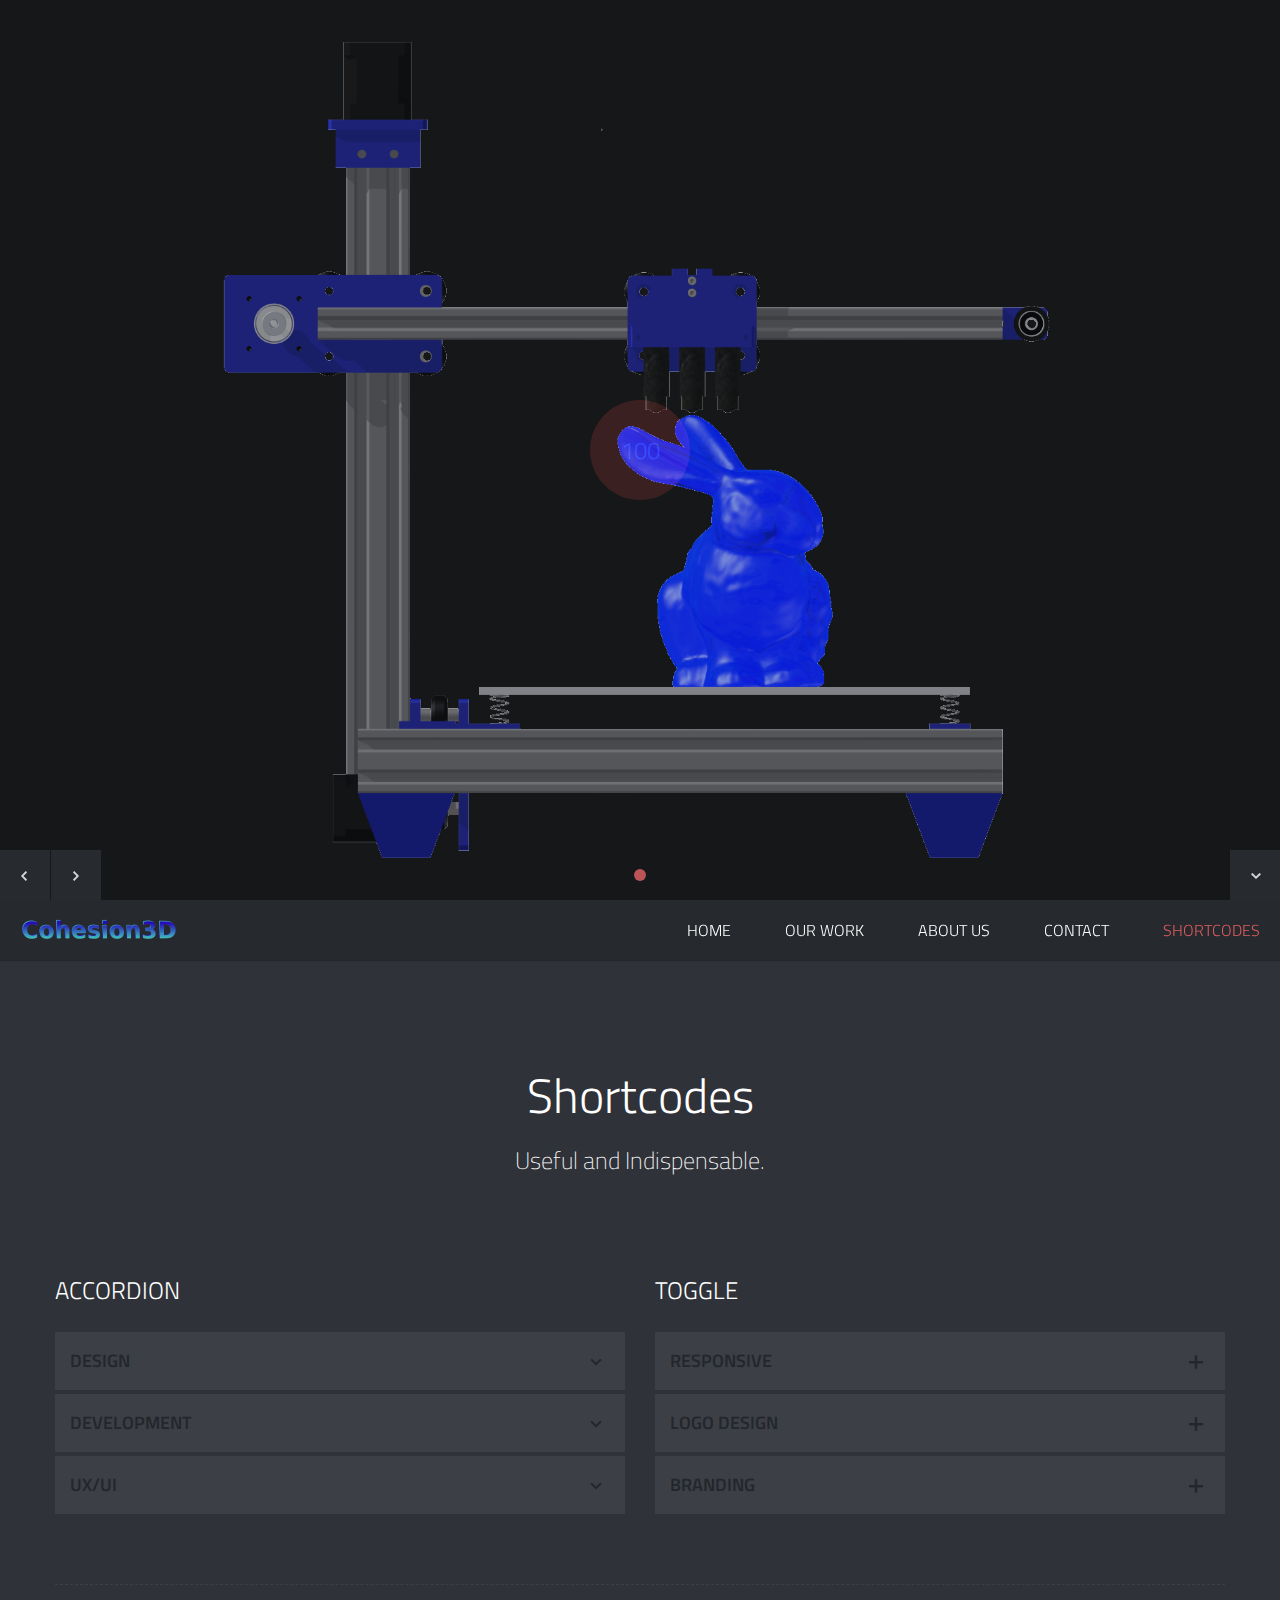
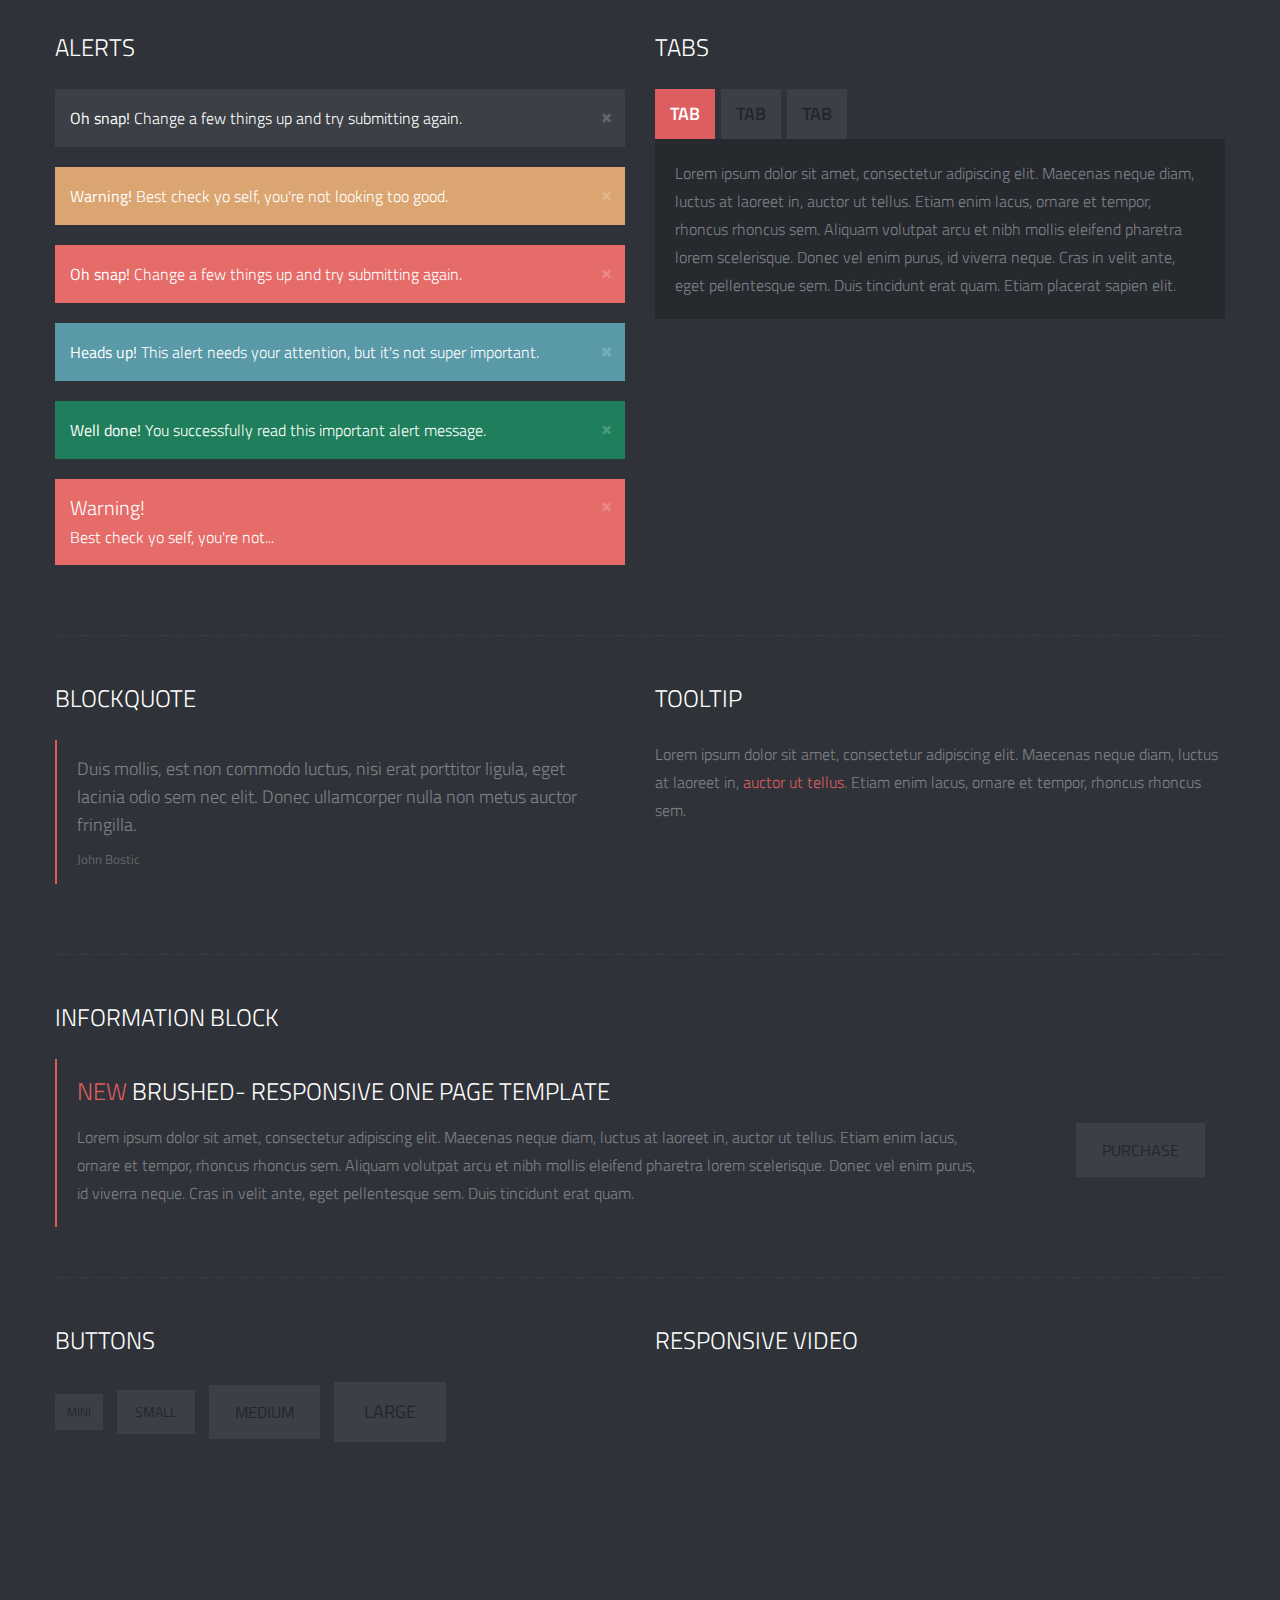
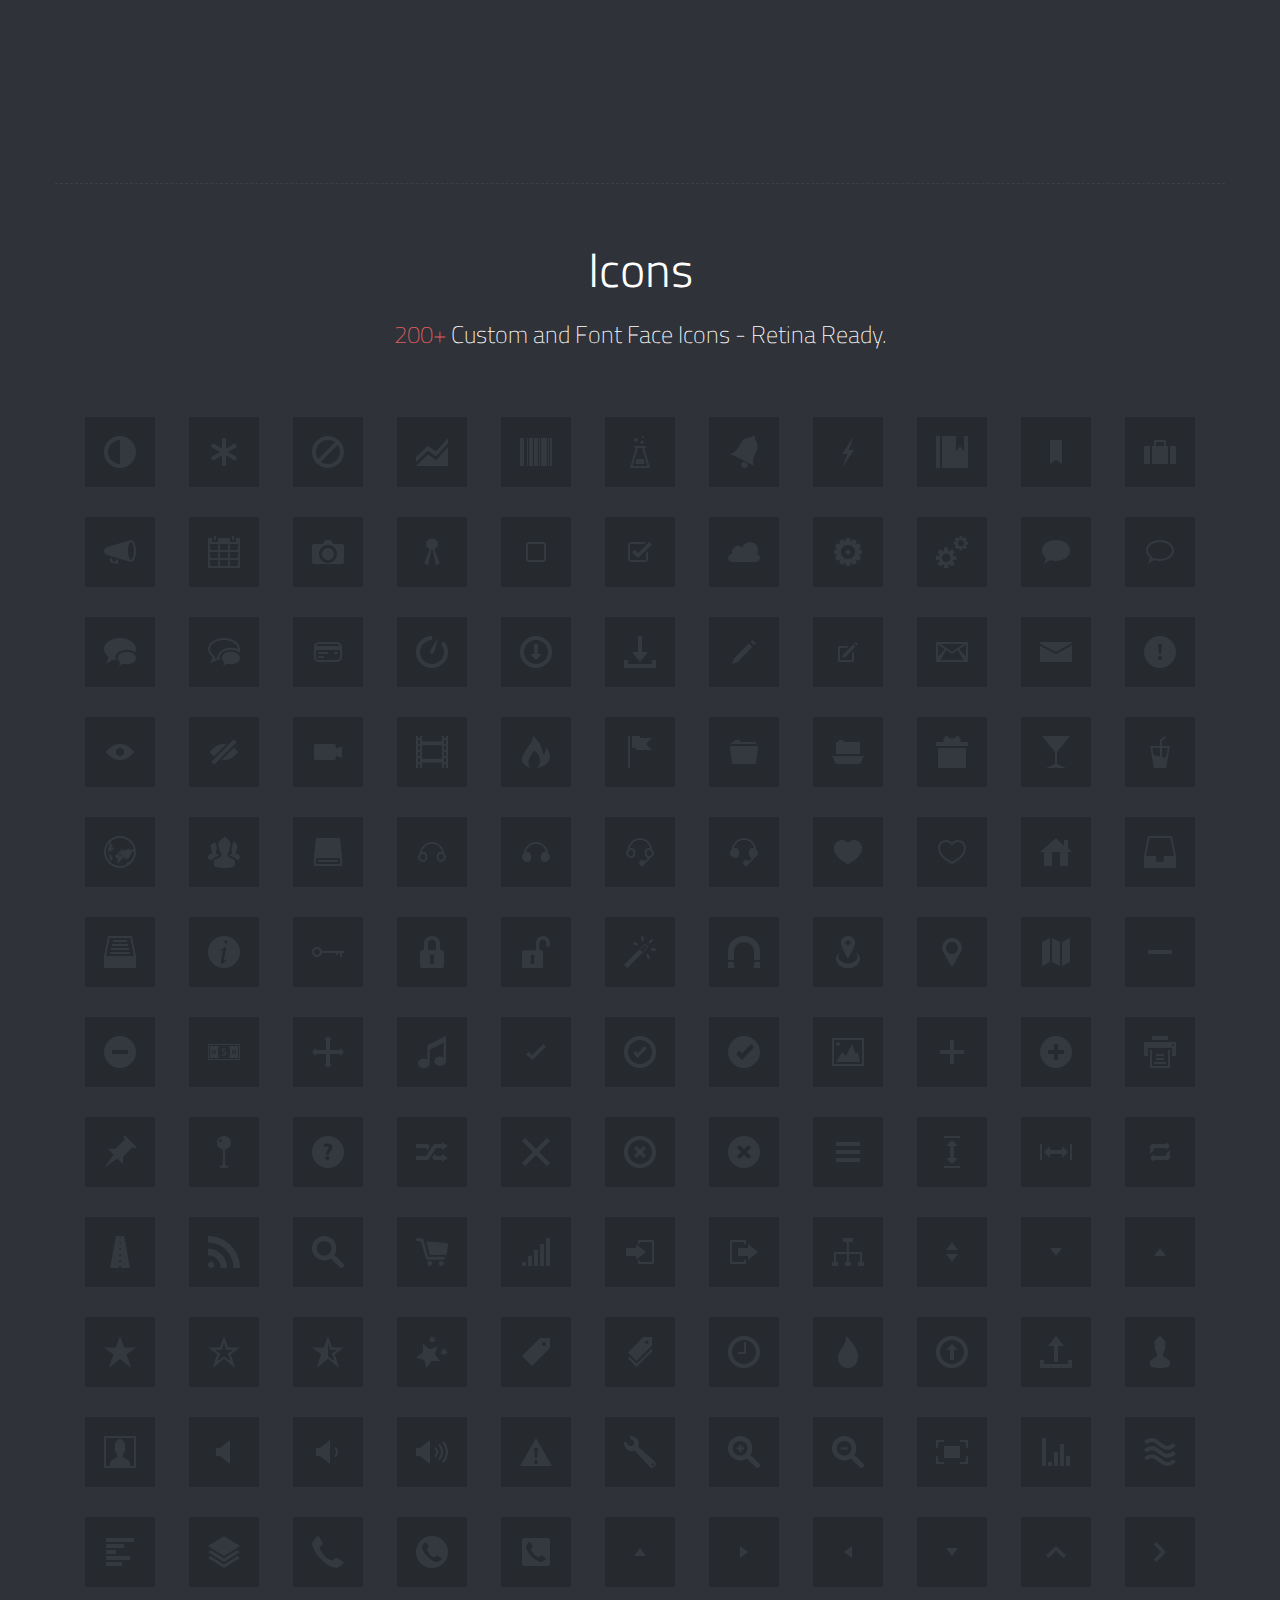
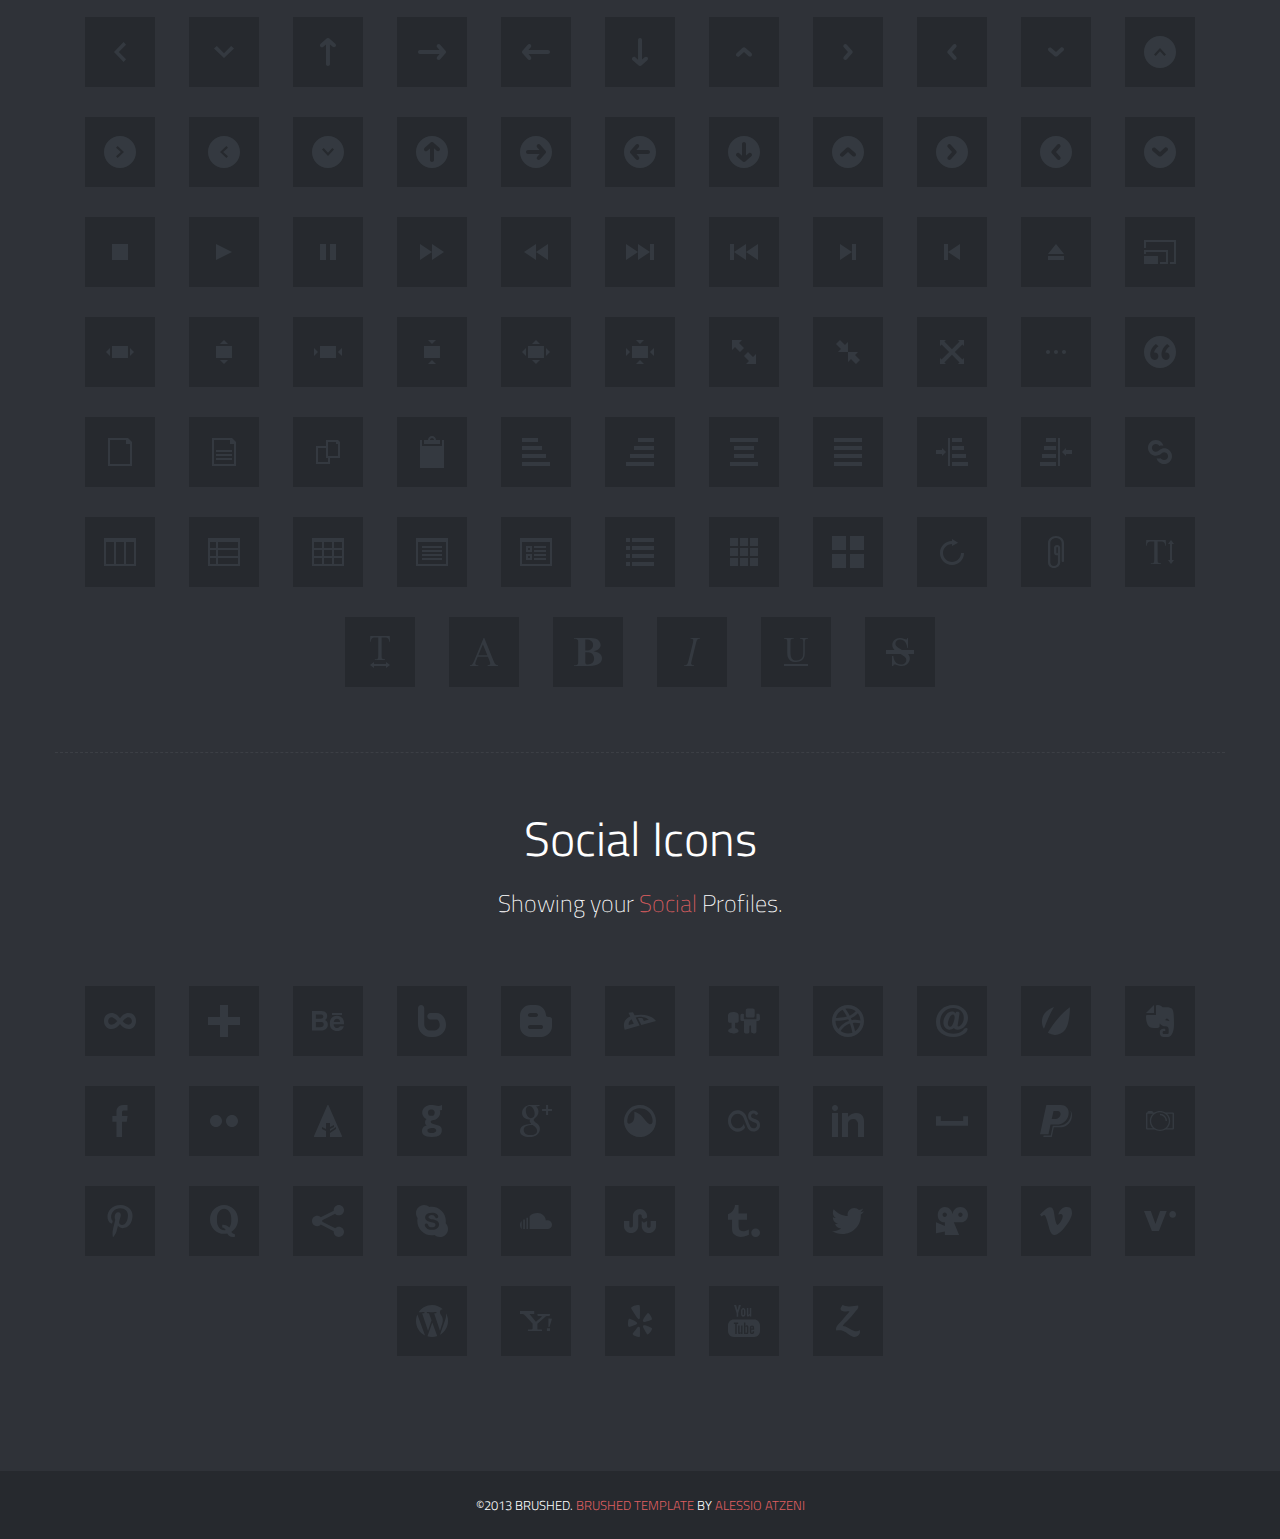
==== commit 4c5ea4a3: "mobile logo fix" ====
--- a/shortcodes.html
+++ b/shortcodes.html
@@ -9,7 +9,7 @@
 <!-- Meta Tags -->
 <meta http-equiv="Content-Type" content="text/html; charset=UTF-8" />
 
-<title>Shortcodes | Brushed | Responsive One Page Template</title>   
+<title>Shortcodes | Cohesion3D | Responsive One Page Template</title>   
 
 <meta name="description" content="Insert Your Site Description" /> 
 
@@ -109,7 +109,7 @@
     	<a id="mobile-nav" class="menu-nav" href="#menu-nav"></a>
         
         <div id="logo">
-        	<a id="goUp" href="#home-slider" title="Brushed | Responsive One Page Template">Brushed Template</a>
+        	<a id="goUp" href="#home-slider" title="Cohesion3D | Responsive One Page Template">Brushed Template</a>
         </div>
         
         <nav id="menu">
--- a/include/css/main.css
+++ b/include/css/main.css
@@ -346,6 +346,7 @@
         idleftft: 0;
         right: 0;
         wididid;
+
     }
 
     #home-slider .control-nav {
